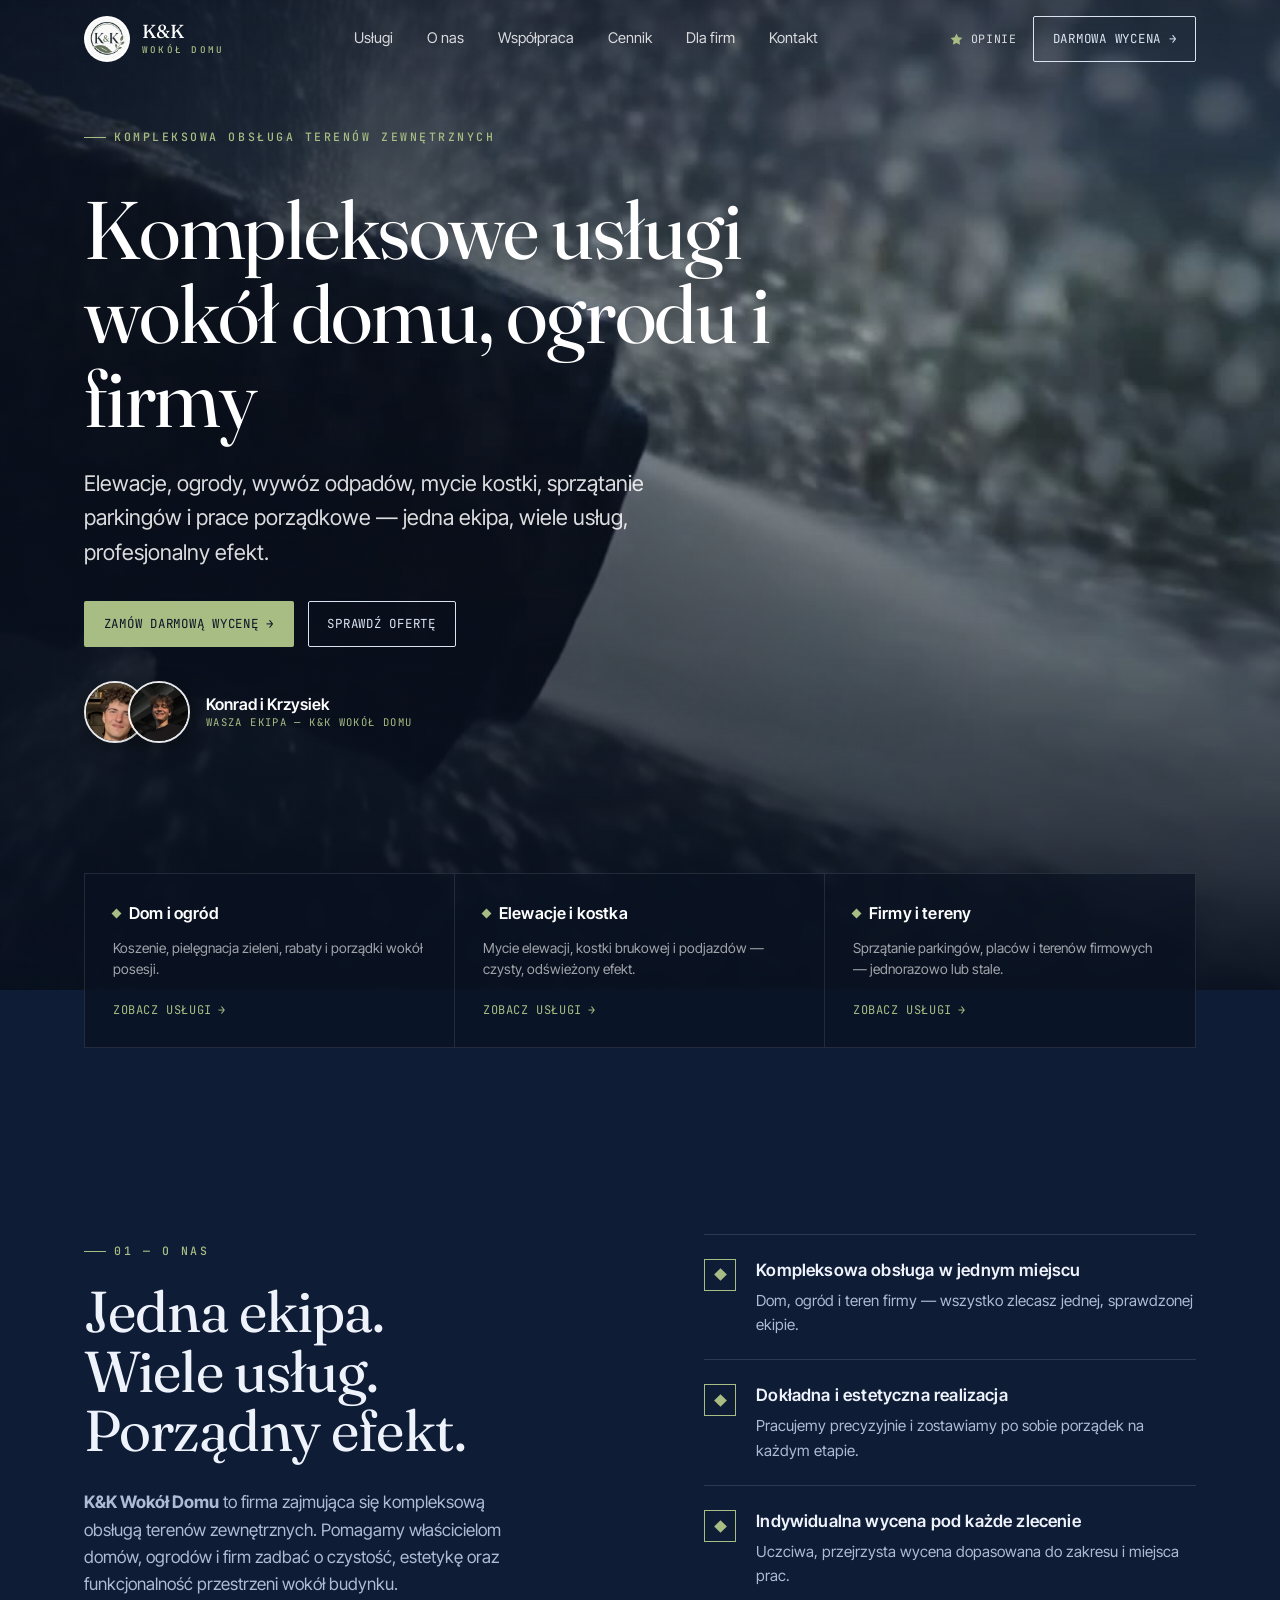
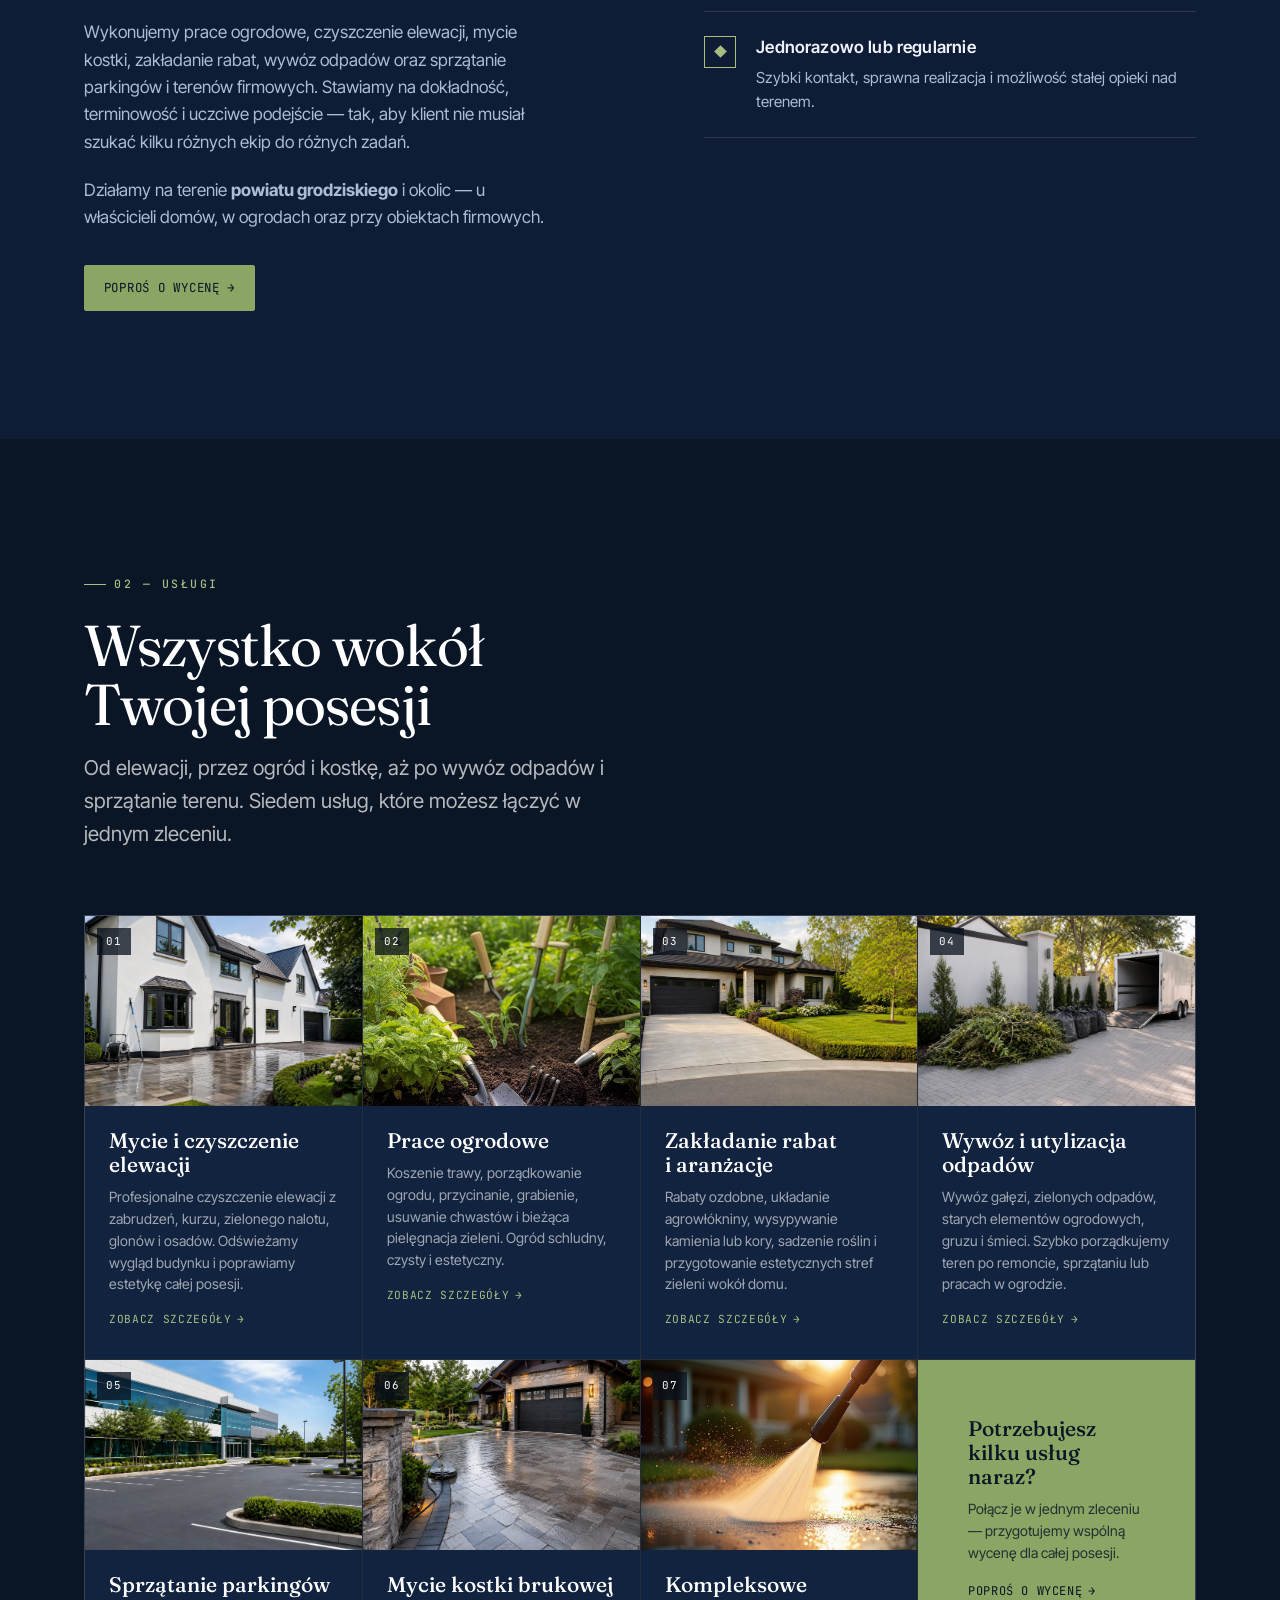
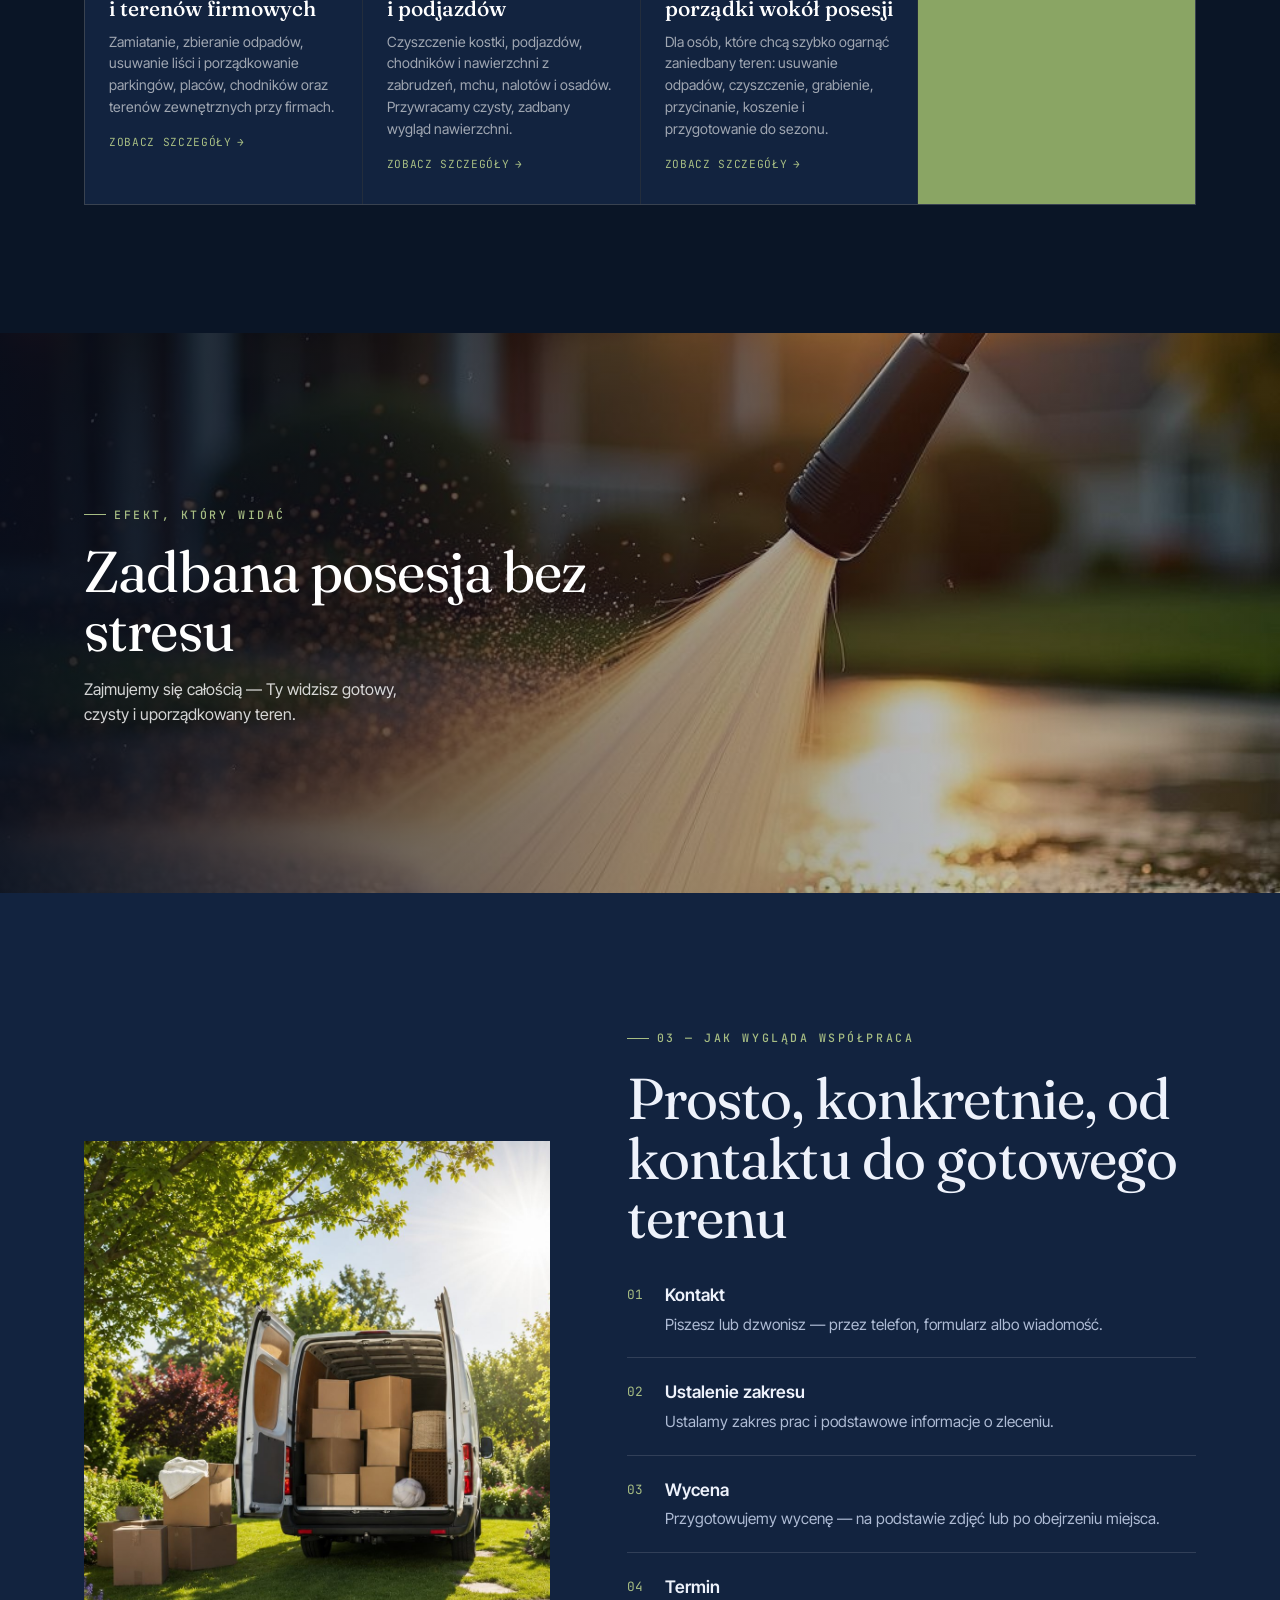
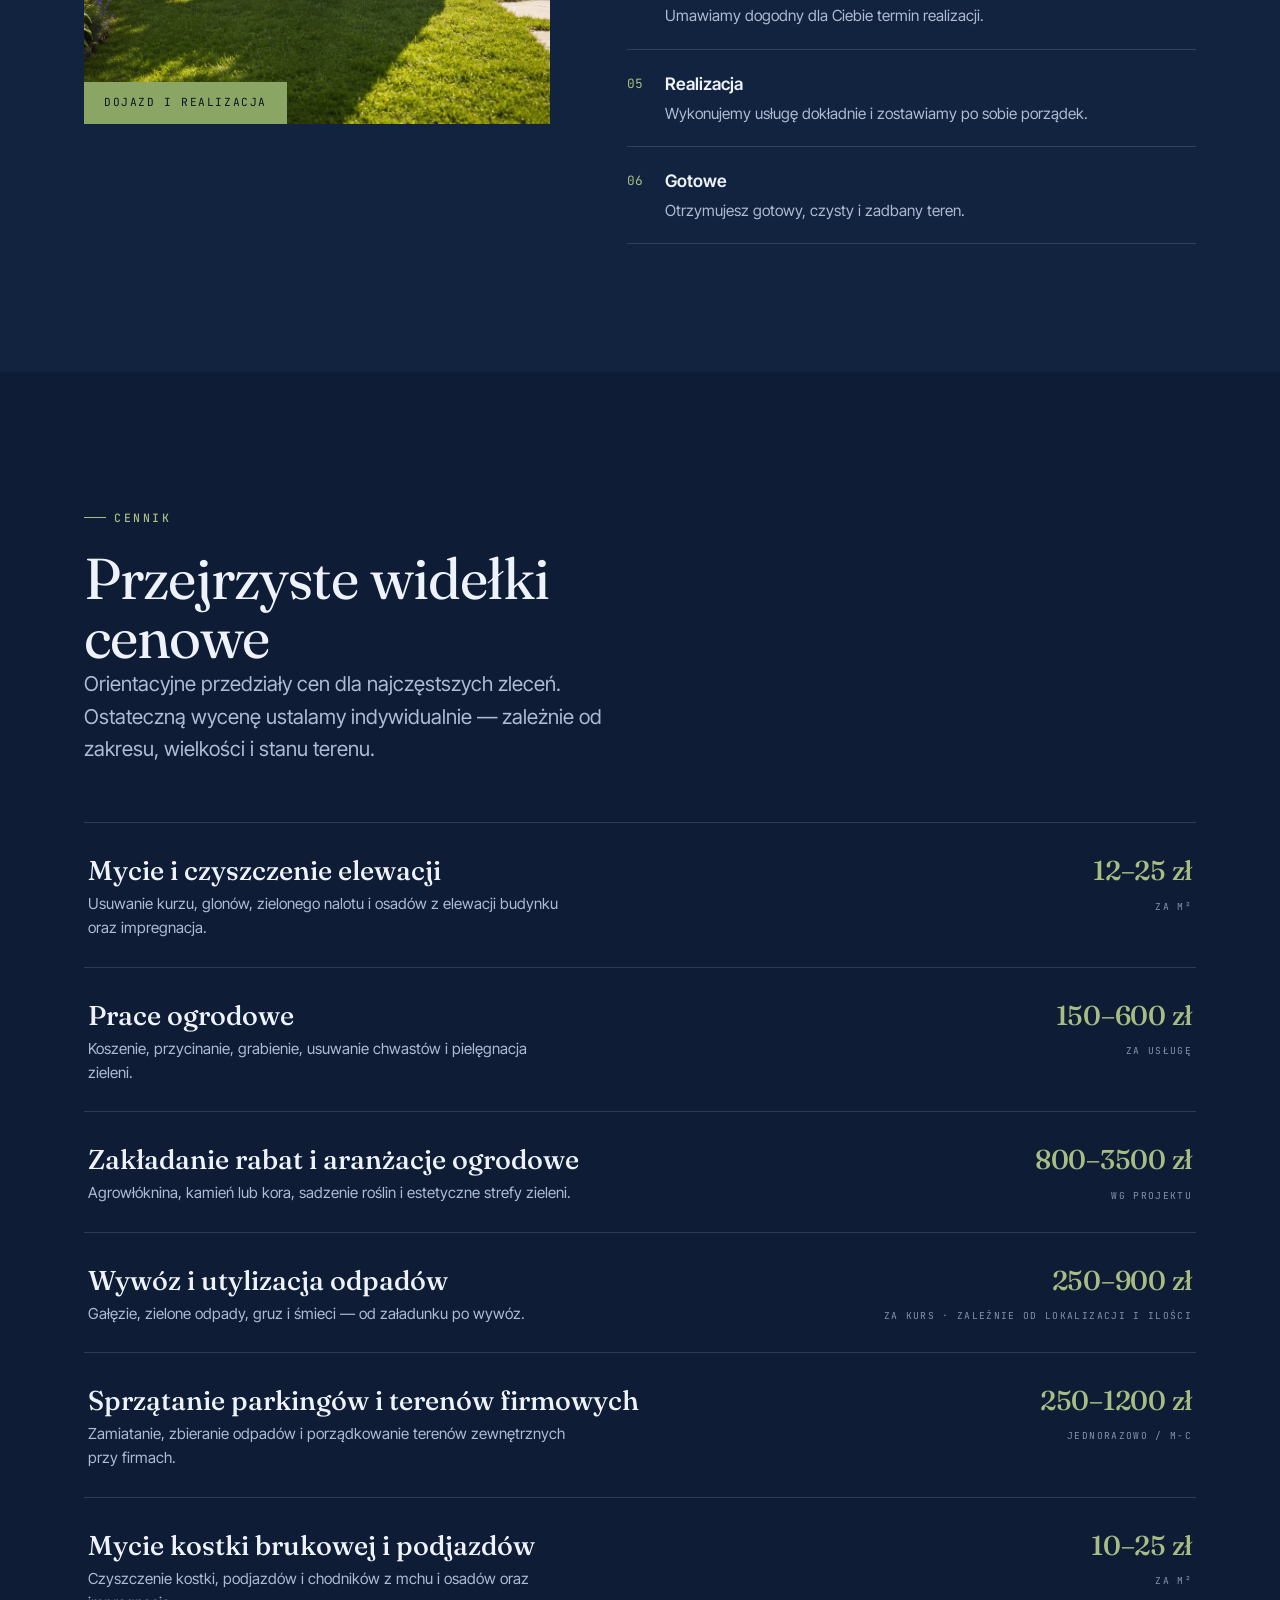
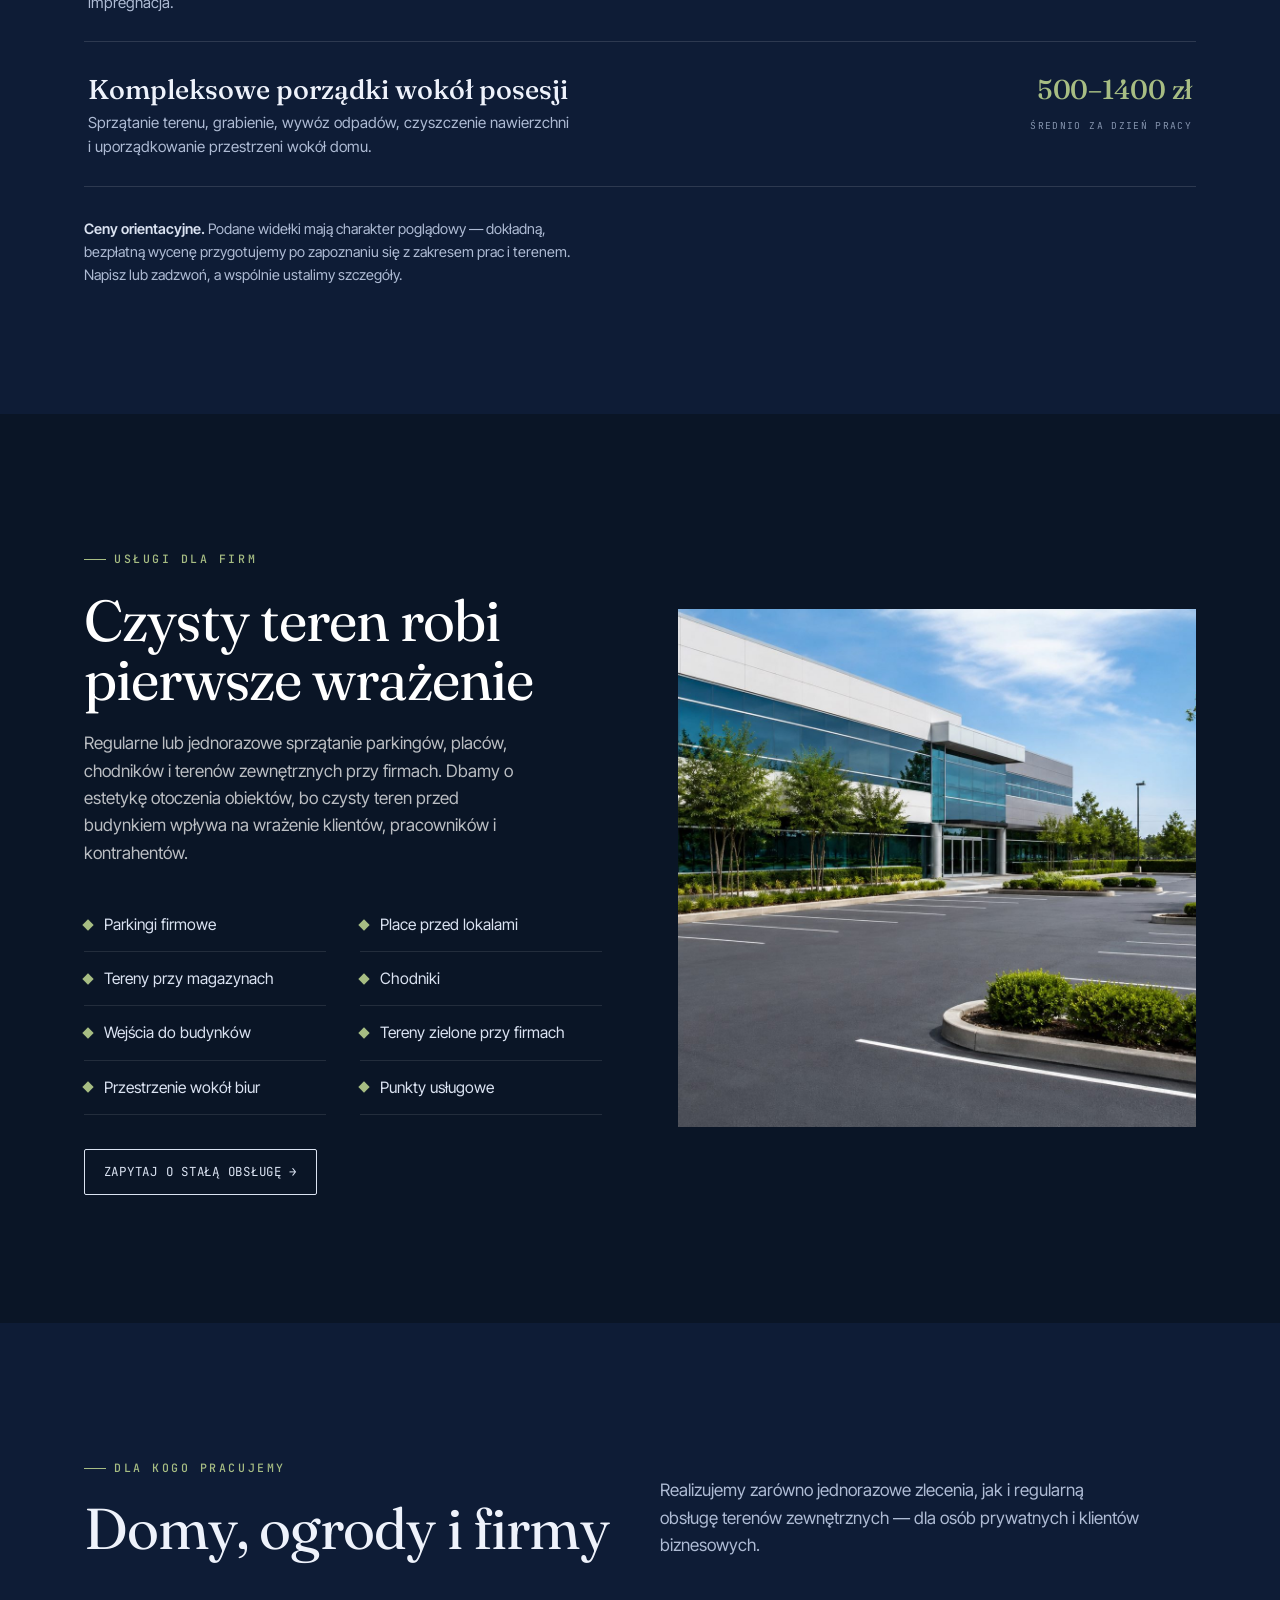
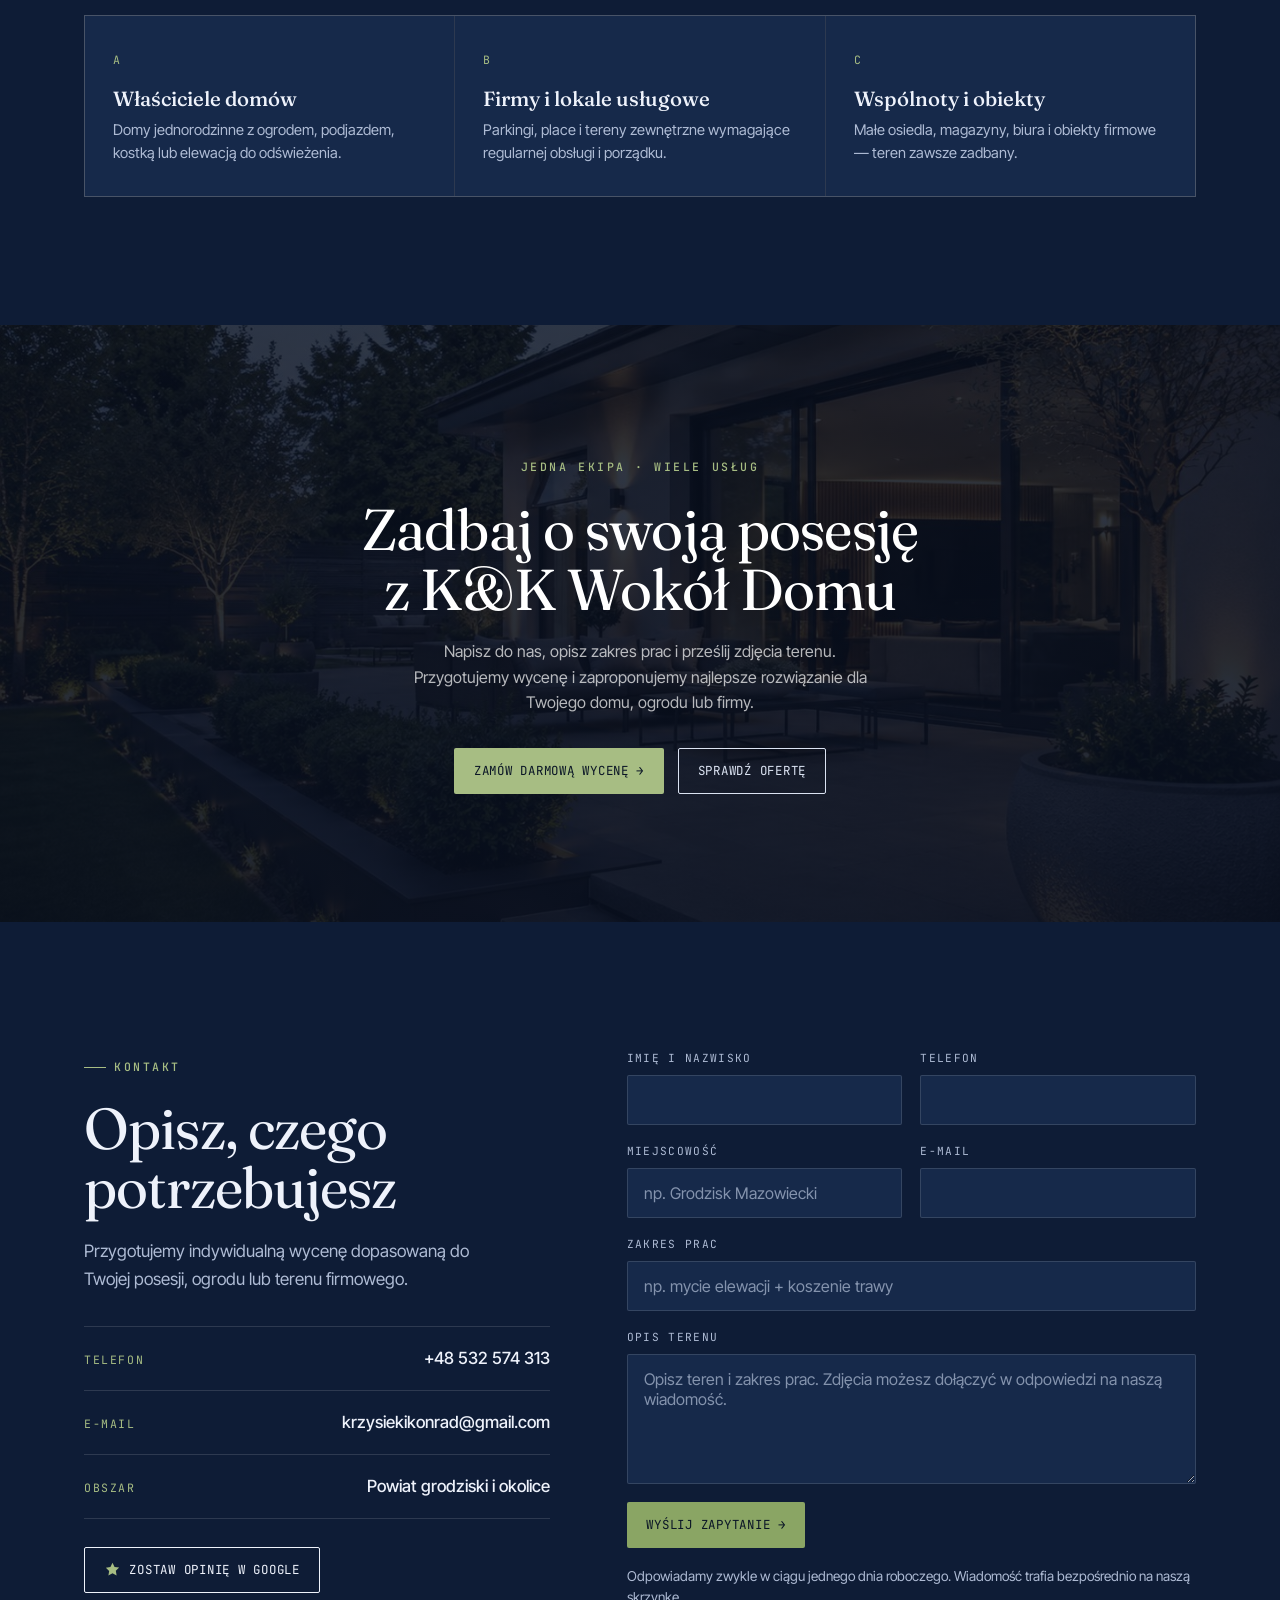
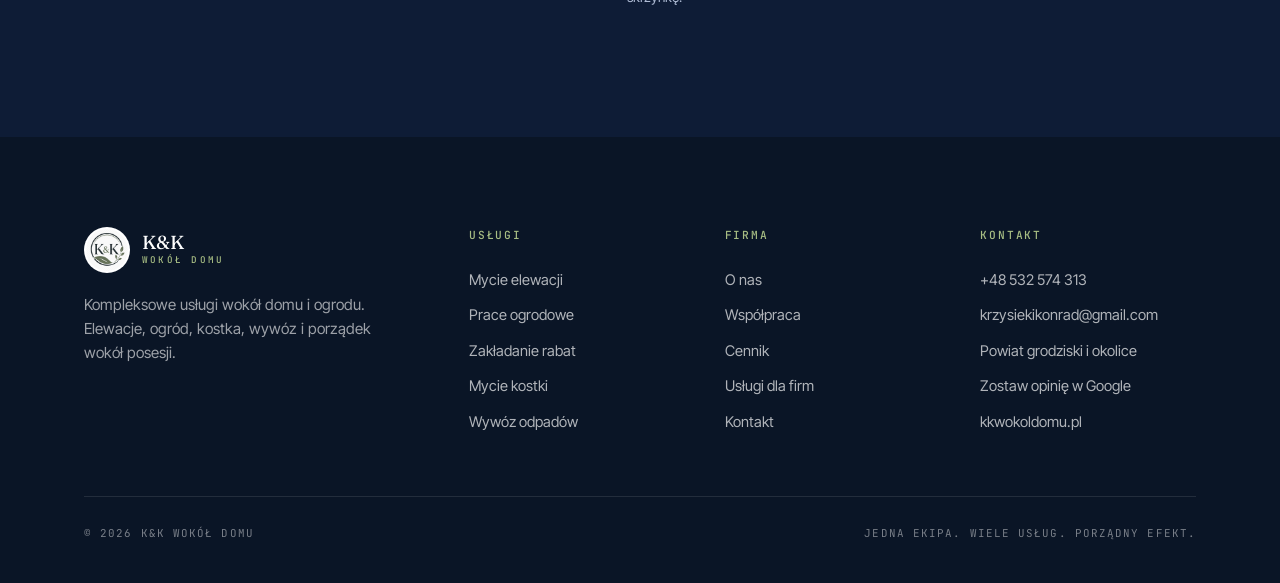
==== index.html @ 168ae6b5 "Favicon zgodny z wymaganiami Google (ikona przy wyniku wyszukiwania) - Wygenerowano ikony 48/96/192 " ====
<!DOCTYPE html>
<html lang="pl">
<head>
<meta charset="UTF-8">
<meta name="viewport" content="width=device-width, initial-scale=1.0">
<title>K&amp;K Wokół Domu — Usługi ogrodowe, elewacje, wywóz i sprzątanie parkingów</title>
<meta name="description" content="Kompleksowe usługi wokół domu, ogrodu i firmy w powiecie grodziskim. Mycie elewacji, prace ogrodowe, zakładanie rabat, wywóz odpadów, mycie kostki i sprzątanie parkingów.">
<meta name="keywords" content="usługi wokół domu, usługi ogrodowe, mycie elewacji, mycie kostki brukowej, sprzątanie parkingów, sprzątanie terenów zewnętrznych, wywóz odpadów, zakładanie rabat, prace ogrodowe, kompleksowa obsługa posesji, pielęgnacja ogrodu, porządki wokół domu, sprzątanie posesji, obsługa terenów zewnętrznych dla firm, powiat grodziski, usługi wokół domu Grodzisk Mazowiecki">
<link rel="canonical" href="https://kkwokoldomu.pl/">
<meta name="robots" content="index, follow">

<!-- Open Graph -->
<meta property="og:type" content="website">
<meta property="og:locale" content="pl_PL">
<meta property="og:site_name" content="K&amp;K Wokół Domu">
<meta property="og:title" content="K&amp;K Wokół Domu — Kompleksowe usługi wokół domu, ogrodu i firmy">
<meta property="og:description" content="Elewacje, ogrody, wywóz odpadów, sprzątanie parkingów i prace porządkowe — jedna ekipa, wiele usług, profesjonalny efekt.">
<meta property="og:url" content="https://kkwokoldomu.pl/">
<meta property="og:image" content="https://kkwokoldomu.pl/assets/hero.jpg">

<link rel="icon" href="favicon.ico" sizes="any">
<link rel="icon" type="image/png" sizes="48x48" href="assets/favicon-48.png">
<link rel="icon" type="image/png" sizes="96x96" href="assets/favicon-96.png">
<link rel="icon" type="image/png" sizes="192x192" href="assets/favicon-192.png">
<link rel="apple-touch-icon" sizes="180x180" href="assets/apple-touch-icon.png">

<!-- Fonts -->
<link rel="preconnect" href="https://fonts.googleapis.com">
<link rel="preconnect" href="https://fonts.gstatic.com" crossorigin>
<link href="https://fonts.googleapis.com/css2?family=Fraunces:ital,opsz,wght@0,9..144,400;0,9..144,500;0,9..144,600;1,9..144,400&family=Inter+Tight:wght@400;500;600&family=JetBrains+Mono:wght@400;500&display=swap" rel="stylesheet">

<!-- Structured data -->
<script type="application/ld+json">
{
  "@context": "https://schema.org",
  "@type": "LocalBusiness",
  "name": "K&K Wokół Domu",
  "description": "Kompleksowa obsługa terenów zewnętrznych: mycie elewacji, prace ogrodowe, zakładanie rabat, wywóz odpadów, mycie kostki brukowej oraz sprzątanie parkingów i terenów firmowych.",
  "url": "https://kkwokoldomu.pl",
  "email": "krzysiekikonrad@gmail.com",
  "telephone": "+48532574313",
  "areaServed": { "@type": "AdministrativeArea", "name": "Powiat grodziski" },
  "priceRange": "$$",
  "image": "https://kkwokoldomu.pl/assets/hero.jpg",
  "logo": "https://kkwokoldomu.pl/assets/favicon-192.png",
  "makesOffer": [
    { "@type": "Offer", "itemOffered": { "@type": "Service", "name": "Mycie i czyszczenie elewacji" } },
    { "@type": "Offer", "itemOffered": { "@type": "Service", "name": "Prace ogrodowe" } },
    { "@type": "Offer", "itemOffered": { "@type": "Service", "name": "Zakładanie rabat i aranżacje ogrodowe" } },
    { "@type": "Offer", "itemOffered": { "@type": "Service", "name": "Wywóz i utylizacja odpadów" } },
    { "@type": "Offer", "itemOffered": { "@type": "Service", "name": "Sprzątanie parkingów i terenów firmowych" } },
    { "@type": "Offer", "itemOffered": { "@type": "Service", "name": "Mycie kostki brukowej i podjazdów" } },
    { "@type": "Offer", "itemOffered": { "@type": "Service", "name": "Kompleksowe porządki wokół posesji" } }
  ]
}
</script>

<link rel="stylesheet" href="assets/styles.css">
</head>
<body>

<!-- ============ HEADER ============ -->
<header class="site-header" id="header">
  <div class="header-inner">
    <a class="brand" href="#top" aria-label="K&amp;K Wokół Domu — strona główna">
      <img src="assets/logo.png" alt="Logo K&amp;K Wokół Domu">
      <span class="brand-name">K&amp;K<small>Wokół Domu</small></span>
    </a>
    <nav class="nav" aria-label="Główna nawigacja">
      <a href="#uslugi">Usługi</a>
      <a href="#o-nas">O nas</a>
      <a href="#wspolpraca">Współpraca</a>
      <a href="#cennik">Cennik</a>
      <a href="#dla-firm">Dla firm</a>
      <a href="#kontakt">Kontakt</a>
    </nav>
    <div class="header-actions">
      <a href="https://g.page/r/CXwYnqzqLuv0EBM/review" target="_blank" rel="noopener" class="header-review" title="Zostaw opinię w Google"><svg class="star" viewBox="0 0 24 24" width="15" height="15" fill="currentColor" aria-hidden="true"><path d="M12 2.5l2.9 5.88 6.49.95-4.7 4.58 1.11 6.46L12 17.42l-5.8 3.05 1.1-6.46-4.69-4.58 6.49-.95L12 2.5z"/></svg><span>Opinie</span></a>
      <a href="#kontakt" class="btn btn-outline on-dark header-cta">Darmowa wycena <span class="arw">→</span></a>
    </div>
    <button class="burger" id="burger" aria-label="Otwórz menu" aria-expanded="false">
      <span></span><span></span><span></span>
    </button>
  </div>
</header>

<div class="mobile-nav" id="mobileNav">
  <a href="#uslugi">Usługi</a>
  <a href="#o-nas">O nas</a>
  <a href="#wspolpraca">Współpraca</a>
  <a href="#cennik">Cennik</a>
  <a href="#dla-firm">Dla firm</a>
  <a href="#kontakt">Kontakt</a>
  <a href="https://g.page/r/CXwYnqzqLuv0EBM/review" target="_blank" rel="noopener">Zostaw opinię w Google</a>
  <a href="#kontakt" class="btn btn-primary">Zamów darmową wycenę <span class="arw">→</span></a>
</div>

<span id="top"></span>

<!-- ============ HERO ============ -->
<section class="hero">
  <div class="hero-media">
    <video class="hero-video" autoplay muted loop playsinline webkit-playsinline="true" preload="auto"
           poster="assets/hero-poster.jpg" aria-hidden="true"
           data-desktop="assets/hero.mp4" data-mobile="assets/hero-mobile.mp4"></video>
  </div>
  <div class="hero-inner">
    <span class="eyebrow on-dark">Kompleksowa obsługa terenów zewnętrznych</span>
    <h1 class="display">Kompleksowe usługi wokół domu, ogrodu i firmy</h1>
    <p class="lead">Elewacje, ogrody, wywóz odpadów, mycie kostki, sprzątanie parkingów i prace porządkowe — jedna ekipa, wiele usług, profesjonalny efekt.</p>
    <div class="hero-cta">
      <a href="#kontakt" class="btn btn-primary">Zamów darmową wycenę <span class="arw">→</span></a>
      <a href="#uslugi" class="btn btn-outline on-dark">Sprawdź ofertę</a>
    </div>
    <div class="hero-team">
      <div class="avatars">
        <img src="assets/zespol-1.jpg" alt="Współwłaściciel K&amp;K Wokół Domu" loading="lazy">
        <img src="assets/zespol-2.jpg" alt="Współwłaściciel K&amp;K Wokół Domu" loading="lazy">
      </div>
      <div>
        <div class="t-name">Konrad i Krzysiek</div>
        <div class="t-sub">Wasza ekipa — K&amp;K Wokół Domu</div>
      </div>
    </div>
  </div>

  <div class="hero-cards">
    <div class="hero-cards-grid reveal">
      <div class="hcard">
        <div class="hcard-top"><span class="dot"></span><h3>Dom i ogród</h3></div>
        <p>Koszenie, pielęgnacja zieleni, rabaty i porządki wokół posesji.</p>
        <a href="#uslugi" class="link-arrow">Zobacz usługi <span class="arw">→</span></a>
      </div>
      <div class="hcard">
        <div class="hcard-top"><span class="dot"></span><h3>Elewacje i kostka</h3></div>
        <p>Mycie elewacji, kostki brukowej i podjazdów — czysty, odświeżony efekt.</p>
        <a href="#uslugi" class="link-arrow">Zobacz usługi <span class="arw">→</span></a>
      </div>
      <div class="hcard">
        <div class="hcard-top"><span class="dot"></span><h3>Firmy i tereny</h3></div>
        <p>Sprzątanie parkingów, placów i terenów firmowych — jednorazowo lub stale.</p>
        <a href="#dla-firm" class="link-arrow">Zobacz usługi <span class="arw">→</span></a>
      </div>
    </div>
  </div>
</section>
<div class="hero-spacer"></div>

<!-- ============ 01 · O NAS ============ -->
<section class="band-cream pad" id="o-nas">
  <div class="wrap">
    <div class="about-grid">
      <div class="about-copy reveal">
        <span class="eyebrow">01 — O nas</span>
        <h2 class="display" style="margin:22px 0 28px;">Jedna ekipa.<br>Wiele usług.<br>Porządny efekt.</h2>
        <p><strong>K&amp;K Wokół Domu</strong> to firma zajmująca się kompleksową obsługą terenów zewnętrznych. Pomagamy właścicielom domów, ogrodów i firm zadbać o czystość, estetykę oraz funkcjonalność przestrzeni wokół budynku.</p>
        <p>Wykonujemy prace ogrodowe, czyszczenie elewacji, mycie kostki, zakładanie rabat, wywóz odpadów oraz sprzątanie parkingów i terenów firmowych. Stawiamy na dokładność, terminowość i uczciwe podejście — tak, aby klient nie musiał szukać kilku różnych ekip do różnych zadań.</p>
        <p>Działamy na terenie <strong>powiatu grodziskiego</strong> i okolic — u właścicieli domów, w ogrodach oraz przy obiektach firmowych.</p>
        <a href="#kontakt" class="btn btn-primary">Poproś o wycenę <span class="arw">→</span></a>
      </div>
      <div class="feature-list reveal">
        <div class="feature">
          <span class="mark"></span>
          <div><h4>Kompleksowa obsługa w jednym miejscu</h4><p>Dom, ogród i teren firmy — wszystko zlecasz jednej, sprawdzonej ekipie.</p></div>
        </div>
        <div class="feature">
          <span class="mark"></span>
          <div><h4>Dokładna i estetyczna realizacja</h4><p>Pracujemy precyzyjnie i zostawiamy po sobie porządek na każdym etapie.</p></div>
        </div>
        <div class="feature">
          <span class="mark"></span>
          <div><h4>Indywidualna wycena pod każde zlecenie</h4><p>Uczciwa, przejrzysta wycena dopasowana do zakresu i miejsca prac.</p></div>
        </div>
        <div class="feature">
          <span class="mark"></span>
          <div><h4>Jednorazowo lub regularnie</h4><p>Szybki kontakt, sprawna realizacja i możliwość stałej opieki nad terenem.</p></div>
        </div>
      </div>
    </div>
  </div>
</section>

<!-- ============ 02 · USŁUGI ============ -->
<section class="band-dark pad services" id="uslugi">
  <div class="wrap">
    <div class="sec-head reveal">
      <span class="eyebrow on-dark">02 — Usługi</span>
      <h2 class="display">Wszystko wokół Twojej posesji</h2>
      <p class="lead">Od elewacji, przez ogród i kostkę, aż po wywóz odpadów i sprzątanie terenu. Siedem usług, które możesz łączyć w jednym zleceniu.</p>
    </div>
    <div class="svc-grid reveal">
      <a class="svc" href="uslugi/mycie-elewacji.html">
        <div class="svc-img"><img src="assets/elewacja.jpg" alt="Mycie i czyszczenie elewacji domu jednorodzinnego" loading="lazy"><span class="num">01</span></div>
        <div class="svc-body">
          <h3>Mycie i&nbsp;czyszczenie elewacji</h3>
          <p>Profesjonalne czyszczenie elewacji z zabrudzeń, kurzu, zielonego nalotu, glonów i osadów. Odświeżamy wygląd budynku i poprawiamy estetykę całej posesji.</p>
          <span class="svc-more">Zobacz szczegóły <span class="arw">→</span></span>
        </div>
      </a>
      <a class="svc" href="uslugi/prace-ogrodowe.html">
        <div class="svc-img"><img src="assets/ogrod.jpg" alt="Prace ogrodowe — pielęgnacja zieleni i porządkowanie ogrodu" loading="lazy"><span class="num">02</span></div>
        <div class="svc-body">
          <h3>Prace ogrodowe</h3>
          <p>Koszenie trawy, porządkowanie ogrodu, przycinanie, grabienie, usuwanie chwastów i bieżąca pielęgnacja zieleni. Ogród schludny, czysty i estetyczny.</p>
          <span class="svc-more">Zobacz szczegóły <span class="arw">→</span></span>
        </div>
      </a>
      <a class="svc" href="uslugi/zakladanie-rabat.html">
        <div class="svc-img"><img src="assets/podjazd.jpg" alt="Zadbane rabaty i aranżacja zieleni przy podjeździe domu" loading="lazy"><span class="num">03</span></div>
        <div class="svc-body">
          <h3>Zakładanie rabat i&nbsp;aranżacje</h3>
          <p>Rabaty ozdobne, układanie agrowłókniny, wysypywanie kamienia lub kory, sadzenie roślin i przygotowanie estetycznych stref zieleni wokół domu.</p>
          <span class="svc-more">Zobacz szczegóły <span class="arw">→</span></span>
        </div>
      </a>
      <a class="svc" href="uslugi/wywoz-odpadow.html">
        <div class="svc-img"><img src="assets/wywoz.jpg" alt="Wywóz gałęzi, zielonych odpadów i śmieci z posesji na przyczepie" loading="lazy"><span class="num">04</span></div>
        <div class="svc-body">
          <h3>Wywóz i&nbsp;utylizacja odpadów</h3>
          <p>Wywóz gałęzi, zielonych odpadów, starych elementów ogrodowych, gruzu i śmieci. Szybko porządkujemy teren po remoncie, sprzątaniu lub pracach w ogrodzie.</p>
          <span class="svc-more">Zobacz szczegóły <span class="arw">→</span></span>
        </div>
      </a>
      <a class="svc" href="uslugi/sprzatanie-parkingow.html">
        <div class="svc-img"><img src="assets/parking.jpg" alt="Czysty parking i teren zewnętrzny przy budynku firmowym" loading="lazy"><span class="num">05</span></div>
        <div class="svc-body">
          <h3>Sprzątanie parkingów i&nbsp;terenów firmowych</h3>
          <p>Zamiatanie, zbieranie odpadów, usuwanie liści i porządkowanie parkingów, placów, chodników oraz terenów zewnętrznych przy firmach.</p>
          <span class="svc-more">Zobacz szczegóły <span class="arw">→</span></span>
        </div>
      </a>
      <a class="svc" href="uslugi/mycie-kostki.html">
        <div class="svc-img"><img src="assets/kostka.jpg" alt="Mycie ciśnieniowe kostki brukowej i podjazdu" loading="lazy"><span class="num">06</span></div>
        <div class="svc-body">
          <h3>Mycie kostki brukowej i&nbsp;podjazdów</h3>
          <p>Czyszczenie kostki, podjazdów, chodników i nawierzchni z zabrudzeń, mchu, nalotów i osadów. Przywracamy czysty, zadbany wygląd nawierzchni.</p>
          <span class="svc-more">Zobacz szczegóły <span class="arw">→</span></span>
        </div>
      </a>
      <a class="svc" href="uslugi/porzadki-posesji.html">
        <div class="svc-img"><img src="assets/mycie.jpg" alt="Kompleksowe porządki wokół posesji — mycie nawierzchni" loading="lazy"><span class="num">07</span></div>
        <div class="svc-body">
          <h3>Kompleksowe porządki wokół posesji</h3>
          <p>Dla osób, które chcą szybko ogarnąć zaniedbany teren: usuwanie odpadów, czyszczenie, grabienie, przycinanie, koszenie i przygotowanie do sezonu.</p>
          <span class="svc-more">Zobacz szczegóły <span class="arw">→</span></span>
        </div>
      </a>
      <article class="svc svc-cta">
        <div class="svc-body">
          <h3>Potrzebujesz kilku usług naraz?</h3>
          <p>Połącz je w jednym zleceniu — przygotujemy wspólną wycenę dla całej posesji.</p>
          <a href="#kontakt" class="link-arrow">Poproś o wycenę <span class="arw">→</span></a>
        </div>
      </article>
    </div>
  </div>
</section>

<!-- ============ PHOTO STRIP ============ -->
<section class="strip">
  <img src="assets/mycie.jpg" alt="Mycie ciśnieniowe podjazdu i kostki brukowej przy domu">
  <div class="strip-inner">
    <div class="wrap reveal">
      <span class="eyebrow">Efekt, który widać</span>
      <h2 class="display">Zadbana posesja bez stresu</h2>
      <p>Zajmujemy się całością — Ty widzisz gotowy, czysty i uporządkowany teren.</p>
    </div>
  </div>
</section>

<!-- ============ 03 · WSPÓŁPRACA ============ -->
<section class="band-cream-2 pad" id="wspolpraca">
  <div class="wrap">
    <div class="process-grid">
      <div class="process-photo reveal">
        <img src="assets/transport.jpg" alt="Bus firmy K&amp;K Wokół Domu z wyposażeniem na terenie posesji">
        <span class="tag">Dojazd i realizacja</span>
      </div>
      <div class="reveal">
        <span class="eyebrow">03 — Jak wygląda współpraca</span>
        <h2 class="display" style="margin:22px 0 34px;">Prosto, konkretnie, od kontaktu do gotowego terenu</h2>
        <div class="steps">
          <div class="step"><span class="n">01</span><div><h4>Kontakt</h4><p>Piszesz lub dzwonisz — przez telefon, formularz albo wiadomość.</p></div></div>
          <div class="step"><span class="n">02</span><div><h4>Ustalenie zakresu</h4><p>Ustalamy zakres prac i podstawowe informacje o zleceniu.</p></div></div>
          <div class="step"><span class="n">03</span><div><h4>Wycena</h4><p>Przygotowujemy wycenę — na podstawie zdjęć lub po obejrzeniu miejsca.</p></div></div>
          <div class="step"><span class="n">04</span><div><h4>Termin</h4><p>Umawiamy dogodny dla Ciebie termin realizacji.</p></div></div>
          <div class="step"><span class="n">05</span><div><h4>Realizacja</h4><p>Wykonujemy usługę dokładnie i zostawiamy po sobie porządek.</p></div></div>
          <div class="step"><span class="n">06</span><div><h4>Gotowe</h4><p>Otrzymujesz gotowy, czysty i zadbany teren.</p></div></div>
        </div>
      </div>
    </div>
  </div>
</section>

<!-- ============ CENNIK ============ -->
<section class="band-cream pad" id="cennik">
  <div class="wrap">
    <div class="sec-head reveal">
      <span class="eyebrow">Cennik</span>
      <h2 class="display">Przejrzyste widełki cenowe</h2>
      <p class="lead">Orientacyjne przedziały cen dla najczęstszych zleceń. Ostateczną wycenę ustalamy indywidualnie — zależnie od zakresu, wielkości i stanu terenu.</p>
    </div>

    <div class="price-list reveal">
      <a class="price-row" href="uslugi/mycie-elewacji.html">
        <div class="price-info">
          <h3>Mycie i czyszczenie elewacji</h3>
          <p>Usuwanie kurzu, glonów, zielonego nalotu i osadów z elewacji budynku oraz impregnacja.</p>
        </div>
        <div class="price-val"><strong>12–25 zł</strong><small>za m²</small></div>
      </a>

      <a class="price-row" href="uslugi/prace-ogrodowe.html">
        <div class="price-info">
          <h3>Prace ogrodowe</h3>
          <p>Koszenie, przycinanie, grabienie, usuwanie chwastów i pielęgnacja zieleni.</p>
        </div>
        <div class="price-val"><strong>150–600 zł</strong><small>za usługę</small></div>
      </a>

      <a class="price-row" href="uslugi/zakladanie-rabat.html">
        <div class="price-info">
          <h3>Zakładanie rabat i aranżacje ogrodowe</h3>
          <p>Agrowłóknina, kamień lub kora, sadzenie roślin i estetyczne strefy zieleni.</p>
        </div>
        <div class="price-val"><strong>800–3500 zł</strong><small>wg projektu</small></div>
      </a>

      <a class="price-row" href="uslugi/wywoz-odpadow.html">
        <div class="price-info">
          <h3>Wywóz i utylizacja odpadów</h3>
          <p>Gałęzie, zielone odpady, gruz i śmieci — od załadunku po wywóz.</p>
        </div>
        <div class="price-val"><strong>250–900 zł</strong><small>za kurs · zależnie od lokalizacji i ilości</small></div>
      </a>

      <a class="price-row" href="uslugi/sprzatanie-parkingow.html">
        <div class="price-info">
          <h3>Sprzątanie parkingów i terenów firmowych</h3>
          <p>Zamiatanie, zbieranie odpadów i porządkowanie terenów zewnętrznych przy firmach.</p>
        </div>
        <div class="price-val"><strong>250–1200 zł</strong><small>jednorazowo / m-c</small></div>
      </a>

      <a class="price-row" href="uslugi/mycie-kostki.html">
        <div class="price-info">
          <h3>Mycie kostki brukowej i podjazdów</h3>
          <p>Czyszczenie kostki, podjazdów i chodników z mchu i osadów oraz impregnacja.</p>
        </div>
        <div class="price-val"><strong>10–25 zł</strong><small>za m²</small></div>
      </a>

      <a class="price-row" href="uslugi/porzadki-posesji.html">
        <div class="price-info">
          <h3>Kompleksowe porządki wokół posesji</h3>
          <p>Sprzątanie terenu, grabienie, wywóz odpadów, czyszczenie nawierzchni i uporządkowanie przestrzeni wokół domu.</p>
        </div>
        <div class="price-val"><strong>500–1400 zł</strong><small>średnio za dzień pracy</small></div>
      </a>
    </div>

    <p class="price-note"><strong>Ceny orientacyjne.</strong> Podane widełki mają charakter poglądowy — dokładną, bezpłatną wycenę przygotujemy po zapoznaniu się z zakresem prac i terenem. Napisz lub zadzwoń, a wspólnie ustalimy szczegóły.</p>
  </div>
</section>

<!-- ============ DLA FIRM ============ -->
<section class="band-dark pad" id="dla-firm">
  <div class="wrap">
    <div class="biz-grid">
      <div class="biz-copy reveal">
        <span class="eyebrow on-dark">Usługi dla firm</span>
        <h2 class="display" style="color:#fff;margin-top:22px;">Czysty teren robi pierwsze wrażenie</h2>
        <p>Regularne lub jednorazowe sprzątanie parkingów, placów, chodników i terenów zewnętrznych przy firmach. Dbamy o estetykę otoczenia obiektów, bo czysty teren przed budynkiem wpływa na wrażenie klientów, pracowników i kontrahentów.</p>
        <ul class="biz-list">
          <li>Parkingi firmowe</li>
          <li>Place przed lokalami</li>
          <li>Tereny przy magazynach</li>
          <li>Chodniki</li>
          <li>Wejścia do budynków</li>
          <li>Tereny zielone przy firmach</li>
          <li>Przestrzenie wokół biur</li>
          <li>Punkty usługowe</li>
        </ul>
        <a href="#kontakt" class="btn btn-outline on-dark" style="margin-top:34px;">Zapytaj o stałą obsługę <span class="arw">→</span></a>
      </div>
      <div class="biz-photo reveal">
        <img src="assets/parking.jpg" alt="Zadbany parking i teren zewnętrzny przy nowoczesnym budynku firmowym">
      </div>
    </div>
  </div>
</section>

<!-- ============ DLA KOGO ============ -->
<section class="band-cream pad">
  <div class="wrap">
    <div class="aud-head reveal">
      <div>
        <span class="eyebrow">Dla kogo pracujemy</span>
        <h2 class="display" style="margin-top:22px;">Domy, ogrody i firmy</h2>
      </div>
      <p>Realizujemy zarówno jednorazowe zlecenia, jak i regularną obsługę terenów zewnętrznych — dla osób prywatnych i klientów biznesowych.</p>
    </div>
    <div class="aud-grid reveal">
      <div class="aud"><span class="n">A</span><h4>Właściciele domów</h4><p>Domy jednorodzinne z ogrodem, podjazdem, kostką lub elewacją do odświeżenia.</p></div>
      <div class="aud"><span class="n">B</span><h4>Firmy i lokale usługowe</h4><p>Parkingi, place i tereny zewnętrzne wymagające regularnej obsługi i porządku.</p></div>
      <div class="aud"><span class="n">C</span><h4>Wspólnoty i obiekty</h4><p>Małe osiedla, magazyny, biura i obiekty firmowe — teren zawsze zadbany.</p></div>
    </div>
  </div>
</section>

<!-- ============ CLOSING CTA ============ -->
<section class="band-dark pad closing">
  <div class="closing-media"><img src="assets/taras.jpg" alt="Zadbany taras i otoczenie domu o zmierzchu" loading="lazy"></div>
  <div class="wrap reveal">
    <span class="eyebrow on-dark">Jedna ekipa · wiele usług</span>
    <h2 class="display">Zadbaj o swoją posesję z K&amp;K Wokół Domu</h2>
    <p>Napisz do nas, opisz zakres prac i prześlij zdjęcia terenu. Przygotujemy wycenę i zaproponujemy najlepsze rozwiązanie dla Twojego domu, ogrodu lub firmy.</p>
    <div class="hero-cta">
      <a href="#kontakt" class="btn btn-primary" style="background:var(--sage);color:var(--ink);">Zamów darmową wycenę <span class="arw">→</span></a>
      <a href="#uslugi" class="btn btn-outline on-dark">Sprawdź ofertę</a>
    </div>
  </div>
</section>

<!-- ============ KONTAKT ============ -->
<section class="band-cream pad" id="kontakt">
  <div class="wrap">
    <div class="contact-grid">
      <div class="contact-info reveal">
        <span class="eyebrow">Kontakt</span>
        <h2 class="display" style="margin-top:22px;">Opisz, czego potrzebujesz</h2>
        <p>Przygotujemy indywidualną wycenę dopasowaną do Twojej posesji, ogrodu lub terenu firmowego.</p>
        <div class="contact-detail"><span class="k">Telefon</span><span class="v"><a href="tel:+48532574313">+48 532 574 313</a></span></div>
        <div class="contact-detail"><span class="k">E-mail</span><span class="v"><a href="mailto:krzysiekikonrad@gmail.com">krzysiekikonrad@gmail.com</a></span></div>
        <div class="contact-detail"><span class="k">Obszar</span><span class="v">Powiat grodziski i okolice</span></div>
        <a href="https://g.page/r/CXwYnqzqLuv0EBM/review" target="_blank" rel="noopener" class="btn btn-outline review-btn">
          <svg class="star" viewBox="0 0 24 24" width="17" height="17" fill="currentColor" aria-hidden="true"><path d="M12 2.5l2.9 5.88 6.49.95-4.7 4.58 1.11 6.46L12 17.42l-5.8 3.05 1.1-6.46-4.69-4.58 6.49-.95L12 2.5z"/></svg>
          Zostaw opinię w Google
        </a>
      </div>
      <div class="reveal">
        <form id="contactForm" novalidate>
          <!-- Konfiguracja Formsubmit.co (automatyczna wysyłka e-mail) -->
          <input type="hidden" name="_subject" value="Nowe zapytanie o wycenę — K&amp;K Wokół Domu">
          <input type="hidden" name="_template" value="table">
          <input type="hidden" name="_captcha" value="false">
          <input type="hidden" name="_replyto" value="">
          <input type="text" name="_honey" class="hp" tabindex="-1" autocomplete="off" aria-hidden="true">
          <div class="row2">
            <div class="field">
              <label for="name">Imię i nazwisko</label>
              <input type="text" id="name" name="Imię i nazwisko" autocomplete="name" required>
            </div>
            <div class="field">
              <label for="phone">Telefon</label>
              <input type="tel" id="phone" name="Telefon" autocomplete="tel" required>
            </div>
          </div>
          <div class="row2">
            <div class="field">
              <label for="city">Miejscowość</label>
              <input type="text" id="city" name="Miejscowość" autocomplete="address-level2" placeholder="np. Grodzisk Mazowiecki" required>
            </div>
            <div class="field">
              <label for="email">E-mail</label>
              <input type="email" id="email" name="E-mail" autocomplete="email">
            </div>
          </div>
          <div class="field">
            <label for="service">Zakres prac</label>
            <input type="text" id="service" name="Zakres prac" placeholder="np. mycie elewacji + koszenie trawy">
          </div>
          <div class="field">
            <label for="message">Opis terenu</label>
            <textarea id="message" name="Opis terenu" placeholder="Opisz teren i zakres prac. Zdjęcia możesz dołączyć w odpowiedzi na naszą wiadomość."></textarea>
          </div>
          <div class="form-status" id="formStatus" role="status" aria-live="polite"></div>
          <button type="submit" class="btn btn-primary">Wyślij zapytanie <span class="arw">→</span></button>
          <p class="form-note">Odpowiadamy zwykle w ciągu jednego dnia roboczego. Wiadomość trafia bezpośrednio na naszą skrzynkę.</p>
        </form>
      </div>
    </div>
  </div>
</section>

<!-- ============ FOOTER ============ -->
<footer class="footer">
  <div class="wrap">
    <div class="footer-top">
      <div class="footer-brand">
        <a class="brand" href="#top">
          <img src="assets/logo.png" alt="Logo K&amp;K Wokół Domu" style="width:46px;height:46px;border-radius:50%;background:#fff;padding:2px;">
          <span class="brand-name">K&amp;K<small>Wokół Domu</small></span>
        </a>
        <p>Kompleksowe usługi wokół domu i ogrodu. Elewacje, ogród, kostka, wywóz i porządek wokół posesji.</p>
      </div>
      <div class="footer-col">
        <h5>Usługi</h5>
        <a href="#uslugi">Mycie elewacji</a>
        <a href="#uslugi">Prace ogrodowe</a>
        <a href="#uslugi">Zakładanie rabat</a>
        <a href="#uslugi">Mycie kostki</a>
        <a href="#uslugi">Wywóz odpadów</a>
      </div>
      <div class="footer-col">
        <h5>Firma</h5>
        <a href="#o-nas">O nas</a>
        <a href="#wspolpraca">Współpraca</a>
        <a href="#cennik">Cennik</a>
        <a href="#dla-firm">Usługi dla firm</a>
        <a href="#kontakt">Kontakt</a>
      </div>
      <div class="footer-col">
        <h5>Kontakt</h5>
        <a href="tel:+48532574313">+48 532 574 313</a>
        <a href="mailto:krzysiekikonrad@gmail.com">krzysiekikonrad@gmail.com</a>
        <span>Powiat grodziski i okolice</span>
        <a href="https://g.page/r/CXwYnqzqLuv0EBM/review" target="_blank" rel="noopener">Zostaw opinię w Google</a>
        <span>kkwokoldomu.pl</span>
      </div>
    </div>
    <div class="footer-bottom">
      <span>© 2026 K&amp;K Wokół Domu</span>
      <span>Jedna ekipa. Wiele usług. Porządny efekt.</span>
    </div>
  </div>
</footer>

<script src="assets/main.js" defer></script>
</body>
</html>
---- assets/styles.css ----
:root{
  --navy:#0e1c36;
  --cream:#eef2fb;
  --cream-2:#12233f;
  --card:#16294a;
  --ink:#0a1526;
  --ink-2:#16294a;
  --ink-3:#1d3358;
  --sage:#a7bd83;
  --sage-deep:#8aa564;
  --sage-text:#a7bd83;
  --forest:#bccf9b;
  --muted:#aebbd4;
  --muted-light:#8493ad;
  --line:rgba(255,255,255,.13);
  --line-dark:rgba(255,255,255,.10);
  --cream-on-dark:#dbe3f2;

  --f-display:"Fraunces",Georgia,"Times New Roman",serif;
  --f-body:"Inter Tight",system-ui,-apple-system,Segoe UI,Roboto,Helvetica,Arial,sans-serif;
  --f-mono:"JetBrains Mono",ui-monospace,SFMono-Regular,Menlo,monospace;

  --maxw:1240px;
  --gutter:clamp(20px,5vw,64px);
}

*,*::before,*::after{box-sizing:border-box;margin:0;padding:0}
html{scroll-behavior:smooth;-webkit-text-size-adjust:100%}
body{
  font-family:var(--f-body);
  background:var(--navy);
  color:var(--cream);
  line-height:1.6;
  -webkit-font-smoothing:antialiased;
  -moz-osx-font-smoothing:grayscale;
  overflow-x:hidden;
}
img{max-width:100%;display:block}
a{color:inherit;text-decoration:none}

/* ---------- Type helpers ---------- */
.eyebrow{
  font-family:var(--f-mono);
  font-size:.72rem;
  letter-spacing:.22em;
  text-transform:uppercase;
  font-weight:500;
  color:var(--sage-text);
  display:inline-flex;
  align-items:center;
  gap:.7em;
}
.eyebrow::before{
  content:"";
  width:22px;height:1px;
  background:var(--sage);
  display:inline-block;
}
.eyebrow.on-dark{color:var(--sage);}
.display{
  font-family:var(--f-display);
  font-weight:400;
  line-height:1.03;
  letter-spacing:-.015em;
  font-optical-sizing:auto;
}
h1.display{font-size:clamp(2.6rem,6.4vw,5.1rem);}
h2.display{font-size:clamp(2.1rem,4.6vw,3.6rem);}
.lead{font-size:clamp(1.05rem,1.6vw,1.28rem);color:var(--muted);max-width:44ch;}

/* ---------- Buttons ---------- */
.btn{
  display:inline-flex;align-items:center;gap:.6em;
  font-family:var(--f-mono);
  font-size:.78rem;letter-spacing:.06em;text-transform:uppercase;
  padding:.95em 1.5em;
  border-radius:2px;
  border:1px solid transparent;
  transition:background .25s ease,color .25s ease,border-color .25s ease,transform .2s ease;
  cursor:pointer;min-height:46px;
}
.btn .arw{transition:transform .25s ease}
.btn:hover .arw{transform:translateX(4px)}
.btn-primary{background:var(--sage-deep);color:var(--ink);}
.btn-primary:hover{background:var(--forest);}
.btn-outline{border-color:currentColor;color:var(--cream);}
.btn-outline:hover{background:var(--cream);color:var(--ink);border-color:var(--cream);}
.btn-outline.on-dark{color:var(--cream-on-dark);}
.btn-outline.on-dark:hover{background:var(--cream);color:var(--ink);border-color:var(--cream);}
.btn-ghost{padding-left:0;padding-right:0;color:var(--sage-text);border:0;}
.link-arrow{
  font-family:var(--f-mono);font-size:.75rem;letter-spacing:.05em;text-transform:uppercase;
  display:inline-flex;align-items:center;gap:.5em;color:var(--sage-text);
}
.link-arrow .arw{transition:transform .25s ease}
.link-arrow:hover .arw{transform:translateX(4px)}

/* ---------- Layout ---------- */
.wrap{max-width:var(--maxw);margin:0 auto;padding:0 var(--gutter);}
section{position:relative}
.band-dark{background:var(--ink);color:var(--cream-on-dark);}
.band-cream{background:var(--navy);}
.band-cream-2{background:var(--cream-2);}
.pad{padding:clamp(72px,10vw,140px) 0;}

/* ---------- Header ---------- */
.site-header{
  position:fixed;top:0;left:0;right:0;z-index:60;
  transition:background .3s ease,box-shadow .3s ease,border-color .3s ease;
  border-bottom:1px solid transparent;
}
.header-inner{
  max-width:var(--maxw);margin:0 auto;padding:16px var(--gutter);
  display:flex;align-items:center;justify-content:space-between;gap:24px;
}
.brand{display:flex;align-items:center;gap:12px;}
.brand img{width:46px;height:46px;border-radius:50%;background:#fff;padding:2px;}
.brand-name{font-family:var(--f-display);font-size:1.18rem;letter-spacing:-.01em;line-height:1;color:#fff;transition:color .3s ease;}
.brand-name small{display:block;font-family:var(--f-mono);font-size:.58rem;letter-spacing:.24em;text-transform:uppercase;color:var(--sage);margin-top:4px;font-weight:500;}
.nav{display:flex;align-items:center;gap:34px;}
.nav a{font-size:.92rem;color:rgba(255,255,255,.82);transition:color .2s ease;}
.nav a:hover{color:#fff;}
.header-cta{display:inline-flex;}
.header-actions{display:flex;align-items:center;gap:14px;}
.header-review{
  display:inline-flex;align-items:center;gap:.55em;
  font-family:var(--f-mono);font-size:.72rem;letter-spacing:.06em;text-transform:uppercase;
  color:rgba(255,255,255,.82);transition:color .2s ease;
  min-height:44px;padding:0 2px;white-space:nowrap;
}
.header-review:hover{color:#fff;}
.header-review .star{color:var(--sage);flex-shrink:0;transition:transform .25s ease;}
.header-review:hover .star{transform:scale(1.12);}
.site-header.scrolled{background:var(--ink);border-bottom-color:var(--line-dark);box-shadow:0 8px 30px rgba(0,0,0,.18);}
.site-header.solid{background:var(--ink);border-bottom-color:var(--line-dark);}
.burger{display:none;background:none;border:0;cursor:pointer;width:44px;height:44px;flex-direction:column;justify-content:center;gap:5px;align-items:flex-end;}
.burger span{display:block;height:2px;width:26px;background:#fff;transition:transform .3s ease,opacity .3s ease;}

/* ---------- Hero ---------- */
.hero{position:relative;background:var(--ink);color:#fff;min-height:100vh;display:flex;flex-direction:column;justify-content:flex-end;padding-top:120px;}
.hero-media{position:absolute;inset:0;overflow:hidden;}
.hero-media img{width:100%;height:100%;object-fit:cover;object-position:center 40%;}
.hero-media video{width:100%;height:100%;object-fit:cover;object-position:center;transform:scale(1.2);will-change:transform;}
.hero-media::after{
  content:"";position:absolute;inset:0;
  background:
    linear-gradient(180deg,rgba(8,15,30,.60) 0%,rgba(8,15,30,.18) 30%,rgba(8,15,30,.58) 68%,rgba(8,15,30,.95) 100%),
    linear-gradient(90deg,rgba(8,15,30,.76) 0%,rgba(8,15,30,.30) 46%,rgba(8,15,30,0) 78%);
}
.hero-inner{position:relative;z-index:2;width:100%;max-width:var(--maxw);margin:0 auto;padding:0 var(--gutter) clamp(40px,6vw,72px);}
.hero h1{margin:.5em 0 .32em;max-width:15ch;color:#fff;}
.hero .lead{color:rgba(255,255,255,.86);max-width:52ch;font-size:clamp(1.08rem,1.7vw,1.35rem);}
.hero-cta{display:flex;flex-wrap:wrap;gap:14px;margin-top:32px;}
.hero-cta .btn-primary{background:var(--sage);color:var(--ink);}
.hero-cta .btn-primary:hover{background:#fff;}

/* hero founders badge */
.hero-team{display:flex;align-items:center;gap:16px;margin-top:34px;}
.hero-team .avatars{display:flex;flex-shrink:0;}
.hero-team .avatars img{width:62px;height:62px;border-radius:50%;object-fit:cover;object-position:center 30%;border:2px solid rgba(255,255,255,.9);box-shadow:0 6px 20px rgba(0,0,0,.4);}
.hero-team .avatars img:nth-child(2){margin-left:-18px;}
.hero-team .t-name{font-family:var(--f-body);font-weight:600;color:#fff;font-size:1rem;line-height:1.3;}
.hero-team .t-sub{font-family:var(--f-mono);font-size:.66rem;letter-spacing:.13em;text-transform:uppercase;color:var(--sage);}

/* hero teaser cards */
.hero-cards{
  position:relative;z-index:2;width:100%;max-width:var(--maxw);margin:0 auto;
  padding:0 var(--gutter);
  transform:translateY(clamp(36px,5vw,58px));
}
.hero-cards-grid{
  display:grid;grid-template-columns:repeat(3,1fr);
  background:rgba(10,18,34,.72);
  backdrop-filter:blur(2px);
  border:1px solid var(--line-dark);
}
.hcard{padding:26px 28px;border-right:1px solid var(--line-dark);}
.hcard:last-child{border-right:0;}
.hcard-top{display:flex;align-items:center;gap:9px;margin-bottom:12px;}
.hcard-top .dot{width:7px;height:7px;background:var(--sage);transform:rotate(45deg);}
.hcard h3{font-family:var(--f-body);font-size:1.02rem;font-weight:600;color:#fff;letter-spacing:.01em;}
.hcard p{font-size:.86rem;color:rgba(255,255,255,.62);margin-bottom:16px;line-height:1.5;}
.hcard .link-arrow{color:var(--sage);}

/* spacer so overlapping cards don't collide with next section */
.hero-spacer{height:clamp(70px,9vw,120px);background:var(--navy);}

/* ---------- Section header ---------- */
.sec-head{max-width:60ch;}
.sec-head .eyebrow{margin-bottom:22px;}
.sec-head h2{margin-bottom:0;}

/* ---------- About (01) ---------- */
.about-grid{display:grid;grid-template-columns:1.05fr .95fr;gap:clamp(40px,6vw,90px);align-items:start;}
.about-copy p{color:var(--muted);font-size:1.07rem;margin-bottom:1.2em;max-width:46ch;}
.about-copy .btn{margin-top:14px;}
.feature-list{display:flex;flex-direction:column;}
.feature{display:grid;grid-template-columns:auto 1fr;gap:20px;padding:22px 0;border-top:1px solid var(--line);}
.feature:last-child{border-bottom:1px solid var(--line);}
.feature .mark{width:32px;height:32px;border:1px solid var(--sage);display:flex;align-items:center;justify-content:center;flex-shrink:0;margin-top:2px;}
.feature .mark::before{content:"";width:9px;height:9px;background:var(--sage);transform:rotate(45deg);}
.feature h4{font-size:1.06rem;font-weight:600;margin-bottom:5px;letter-spacing:.01em;}
.feature p{font-size:.95rem;color:var(--muted);}

/* ---------- Services (02) ---------- */
.services .sec-head h2{color:#fff;}
.services .lead{color:rgba(255,255,255,.7);margin-top:18px;}
.svc-grid{display:grid;grid-template-columns:repeat(4,1fr);gap:1px;background:var(--line-dark);border:1px solid var(--line-dark);margin-top:clamp(40px,5vw,64px);}
.svc{background:var(--cream-2);display:flex;flex-direction:column;overflow:hidden;transition:background .3s ease;}
.svc:hover{background:var(--card);}
.svc-img{position:relative;aspect-ratio:16/11;overflow:hidden;background:var(--card);}
.svc-img img{width:100%;height:100%;object-fit:cover;transition:transform .7s cubic-bezier(0,0,.2,1);}
.svc:hover .svc-img img{transform:scale(1.06);}
.svc-img .num{position:absolute;top:12px;left:12px;font-family:var(--f-mono);font-size:.68rem;color:#fff;background:rgba(8,15,28,.74);padding:5px 9px;letter-spacing:.1em;}
.svc-body{padding:22px 24px 30px;display:flex;flex-direction:column;flex:1;}
.svc h3{font-family:var(--f-display);font-size:1.32rem;font-weight:500;color:#fff;line-height:1.14;margin:0 0 10px;}
.svc p{font-size:.88rem;color:rgba(255,255,255,.6);line-height:1.55;}
.svc-more{margin-top:16px;font-family:var(--f-mono);font-size:.7rem;letter-spacing:.06em;text-transform:uppercase;color:var(--sage);display:inline-flex;gap:.5em;align-items:center;}
.svc-more .arw{transition:transform .25s ease}
.svc:hover .svc-more .arw{transform:translateX(4px)}
.svc-cta{background:var(--sage-deep);justify-content:center;padding:34px 26px;}
.svc-cta h3{color:var(--ink);}
.svc-cta p{color:rgba(10,21,38,.82);margin-bottom:18px;}
.svc-cta .link-arrow{color:var(--ink);}

/* ---------- Full-bleed photo strip ---------- */
.strip{position:relative;height:clamp(340px,46vw,560px);overflow:hidden;}
.strip img{width:100%;height:100%;object-fit:cover;}
.strip::after{content:"";position:absolute;inset:0;background:linear-gradient(90deg,rgba(8,15,30,.86) 0%,rgba(8,15,30,.42) 50%,rgba(8,15,30,.12) 100%);}
.strip-inner{position:absolute;inset:0;z-index:2;display:flex;align-items:center;}
.strip-inner .wrap{width:100%;}
.strip-inner .eyebrow{color:var(--sage);margin-bottom:18px;}
.strip-inner h2{color:#fff;max-width:18ch;}
.strip-inner p{color:rgba(255,255,255,.82);max-width:40ch;margin-top:16px;}

/* ---------- Process (03) ---------- */
.process-grid{display:grid;grid-template-columns:.9fr 1.1fr;gap:clamp(40px,6vw,80px);align-items:center;}
.process-photo{position:relative;}
.process-photo img{width:100%;aspect-ratio:4/5;object-fit:cover;}
.process-photo .tag{position:absolute;left:0;bottom:0;background:var(--sage-deep);color:var(--ink);font-family:var(--f-mono);font-size:.7rem;letter-spacing:.14em;text-transform:uppercase;padding:12px 20px;}
.steps{counter-reset:step;}
.step{display:grid;grid-template-columns:auto 1fr;gap:22px;padding:20px 0;border-bottom:1px solid var(--line);}
.step:first-child{padding-top:0;}
.step .n{font-family:var(--f-mono);font-size:.8rem;color:var(--sage-text);padding-top:4px;}
.step h4{font-size:1.08rem;font-weight:600;margin-bottom:4px;}
.step p{color:var(--muted);font-size:.96rem;}

/* ---------- Business (dla firm) ---------- */
.biz-grid{display:grid;grid-template-columns:1fr 1fr;gap:clamp(40px,6vw,80px);align-items:center;}
.biz-copy p{color:rgba(255,255,255,.72);font-size:1.07rem;margin:20px 0 32px;max-width:46ch;}
.biz-list{list-style:none;display:grid;grid-template-columns:1fr 1fr;gap:0 34px;}
.biz-list li{display:flex;align-items:center;gap:12px;padding:14px 0;border-bottom:1px solid var(--line-dark);font-size:.98rem;color:var(--cream-on-dark);}
.biz-list li::before{content:"";width:8px;height:8px;background:var(--sage);transform:rotate(45deg);flex-shrink:0;}
.biz-photo img{width:100%;aspect-ratio:1/1;object-fit:cover;}

/* ---------- Audience (dla kogo) ---------- */
.aud-head{display:grid;grid-template-columns:1fr 1fr;gap:40px;align-items:end;margin-bottom:56px;}
.aud-head p{color:var(--muted);font-size:1.07rem;max-width:48ch;}
.aud-grid{display:grid;grid-template-columns:repeat(3,1fr);gap:1px;background:var(--line);border:1px solid var(--line);}
.aud{background:var(--card);padding:30px 28px;}
.aud .n{font-family:var(--f-mono);font-size:.72rem;color:var(--sage-text);letter-spacing:.1em;}
.aud h4{font-family:var(--f-display);font-size:1.28rem;font-weight:500;margin:16px 0 8px;line-height:1.15;}
.aud p{font-size:.92rem;color:var(--muted);}

/* ---------- CTA closing ---------- */
.closing{position:relative;text-align:center;overflow:hidden;}
.closing-media{position:absolute;inset:0;z-index:0;}
.closing-media img{width:100%;height:100%;object-fit:cover;object-position:center 60%;}
.closing-media::after{content:"";position:absolute;inset:0;background:linear-gradient(180deg,rgba(8,15,30,.82) 0%,rgba(8,15,30,.90) 100%);}
.closing .wrap{position:relative;z-index:1;}
.closing .eyebrow{justify-content:center;color:var(--sage);}
.closing .eyebrow::before{display:none;}
.closing h2{color:#fff;margin:22px auto 0;max-width:16ch;}
.closing p{color:rgba(255,255,255,.7);margin:20px auto 0;max-width:52ch;}
.closing .hero-cta{justify-content:center;}

/* ---------- Contact ---------- */
.contact-grid{display:grid;grid-template-columns:.9fr 1.1fr;gap:clamp(40px,6vw,80px);}
.contact-info p{color:var(--muted);font-size:1.07rem;margin:20px 0 34px;max-width:40ch;}
.contact-detail{border-top:1px solid var(--line);padding:18px 0;display:flex;justify-content:space-between;align-items:baseline;gap:20px;}
.contact-detail:last-of-type{border-bottom:1px solid var(--line);}
.contact-detail .k{font-family:var(--f-mono);font-size:.72rem;letter-spacing:.14em;text-transform:uppercase;color:var(--sage-text);}
.contact-detail .v{font-size:1.05rem;font-weight:500;}
.contact-detail a:hover{color:var(--sage-deep);}
.review-btn{margin-top:28px;gap:.7em;}
.review-btn .star{flex-shrink:0;color:var(--sage);transition:color .25s ease;}
.review-btn:hover .star{color:inherit;}

form{display:grid;gap:18px;}
.field{display:flex;flex-direction:column;gap:7px;}
.row2{display:grid;grid-template-columns:1fr 1fr;gap:18px;}
label{font-family:var(--f-mono);font-size:.7rem;letter-spacing:.12em;text-transform:uppercase;color:var(--muted);}
input,textarea{
  font-family:var(--f-body);font-size:1rem;color:var(--cream);
  background:var(--card);border:1px solid var(--line);
  padding:14px 16px;border-radius:2px;width:100%;
  transition:border-color .2s ease,box-shadow .2s ease;
}
input::placeholder,textarea::placeholder{color:var(--muted-light);}
input:focus,textarea:focus{outline:none;border-color:var(--sage);box-shadow:0 0 0 3px rgba(167,189,131,.22);}
textarea{resize:vertical;min-height:130px;}
form .btn-primary{justify-self:start;background:var(--sage-deep);color:var(--ink);}
form .btn-primary[disabled]{opacity:.55;cursor:default;}
.form-note{font-size:.85rem;color:var(--muted);}
.form-status{display:none;font-size:.94rem;padding:13px 16px;border-radius:2px;line-height:1.45;}
.form-status.show{display:block;}
.form-status.ok{background:rgba(167,189,131,.14);border:1px solid var(--sage);color:var(--cream);}
.form-status.err{background:rgba(214,138,138,.14);border:1px solid #d68a8a;color:#f1dada;}
.hp{position:absolute!important;left:-9999px;width:1px;height:1px;overflow:hidden;}

/* ---------- Footer ---------- */
.footer{background:var(--ink);color:var(--cream-on-dark);padding:clamp(60px,7vw,96px) 0 40px;}
.footer-top{display:grid;grid-template-columns:1.6fr 1fr 1fr 1fr;gap:40px;padding-bottom:56px;border-bottom:1px solid var(--line-dark);}
.footer .brand-name{color:#fff;}
.footer-brand p{color:rgba(255,255,255,.6);font-size:.95rem;margin:20px 0;max-width:34ch;}
.footer-col h5{font-family:var(--f-mono);font-size:.7rem;letter-spacing:.16em;text-transform:uppercase;color:var(--sage);margin-bottom:18px;font-weight:500;}
.footer-col a,.footer-col span{display:block;color:rgba(255,255,255,.68);font-size:.92rem;padding:6px 0;transition:color .2s ease;}
.footer-col a:hover{color:#fff;}
.footer-bottom{display:flex;justify-content:space-between;align-items:center;gap:20px;padding-top:28px;flex-wrap:wrap;}
.footer-bottom span{font-family:var(--f-mono);font-size:.68rem;letter-spacing:.1em;text-transform:uppercase;color:rgba(255,255,255,.45);}

/* ---------- Cennik ---------- */
.price-list{border-top:1px solid var(--line);margin-top:clamp(36px,5vw,56px);}
.price-row{display:grid;grid-template-columns:1fr auto;gap:28px;align-items:baseline;padding:26px 4px;border-bottom:1px solid var(--line);transition:background .25s ease,padding-left .25s ease;}
.price-row:hover{background:rgba(255,255,255,.03);padding-left:14px;}
.price-info h3{font-family:var(--f-display);font-size:clamp(1.28rem,2.4vw,1.7rem);font-weight:500;color:var(--cream);margin-bottom:6px;line-height:1.14;}
.price-info p{color:var(--muted);font-size:.95rem;max-width:54ch;}
.price-val{text-align:right;white-space:nowrap;}
.price-val strong{font-family:var(--f-display);font-weight:500;font-size:clamp(1.3rem,2.3vw,1.7rem);color:var(--sage);letter-spacing:-.01em;}
.price-val small{display:block;font-family:var(--f-mono);font-size:.6rem;letter-spacing:.14em;text-transform:uppercase;color:var(--muted-light);margin-top:6px;}
.price-note{margin-top:30px;font-size:.9rem;color:var(--muted);max-width:62ch;}
.price-note strong{color:var(--cream-on-dark);font-weight:600;}
a.price-row{color:inherit;}
a.price-row .price-info h3{transition:color .2s ease;}
a.price-row:hover .price-info h3{color:var(--sage);}

/* ---------- Subpage: service detail ---------- */
.subhero{position:relative;min-height:58vh;display:flex;align-items:flex-end;padding:150px 0 clamp(40px,6vw,72px);background:var(--ink);color:#fff;overflow:hidden;}
.subhero .hero-media img{object-position:center 45%;}
.breadcrumb{font-family:var(--f-mono);font-size:.7rem;letter-spacing:.14em;text-transform:uppercase;margin-bottom:20px;display:flex;gap:10px;align-items:center;flex-wrap:wrap;}
.breadcrumb a{color:rgba(255,255,255,.72);}
.breadcrumb a:hover{color:#fff;}
.breadcrumb .sep{color:var(--muted-light);}
.breadcrumb .cur{color:var(--sage);}
.subhero h1{color:#fff;max-width:20ch;margin-bottom:.3em;font-size:clamp(2.3rem,5.4vw,4.2rem);}
.subhero .lead{color:rgba(255,255,255,.85);max-width:54ch;}
.subhero .hero-cta{margin-top:30px;}
.subhero .hero-cta .btn-primary{background:var(--sage);color:var(--ink);}
.subhero .hero-cta .btn-primary:hover{background:#fff;}

.svc-detail{display:grid;grid-template-columns:1.15fr .85fr;gap:clamp(40px,6vw,80px);align-items:start;}
.svc-detail .detail-body p{color:var(--muted);font-size:1.07rem;margin-bottom:1.15em;max-width:56ch;}
.detail-body h3{font-family:var(--f-display);font-weight:500;font-size:1.5rem;margin:34px 0 16px;color:var(--cream);}
.checklist{list-style:none;display:grid;gap:0;}
.checklist li{display:grid;grid-template-columns:auto 1fr;gap:14px;padding:13px 0;border-bottom:1px solid var(--line);color:var(--cream-on-dark);font-size:1rem;align-items:start;}
.checklist li:first-child{border-top:1px solid var(--line);}
.checklist li::before{content:"";width:9px;height:9px;margin-top:8px;background:var(--sage);transform:rotate(45deg);flex-shrink:0;}

.price-card{background:var(--cream-2);border:1px solid var(--line);padding:34px 32px;position:sticky;top:96px;}
.price-card .k{font-family:var(--f-mono);font-size:.68rem;letter-spacing:.16em;text-transform:uppercase;color:var(--sage);}
.price-card .amount{font-family:var(--f-display);font-weight:500;font-size:clamp(2.1rem,4.4vw,3rem);color:var(--sage);margin:12px 0 2px;line-height:1;letter-spacing:-.01em;}
.price-card .unit{font-family:var(--f-mono);font-size:.68rem;letter-spacing:.12em;text-transform:uppercase;color:var(--muted-light);}
.price-card .pc-note{color:var(--muted);font-size:.92rem;margin:20px 0 24px;padding-top:20px;border-top:1px solid var(--line);}
.price-card .btn{width:100%;justify-content:center;margin-bottom:10px;}
.price-card .btn:last-child{margin-bottom:0;}

.factors{display:grid;grid-template-columns:repeat(3,1fr);gap:1px;background:var(--line);border:1px solid var(--line);margin-top:clamp(34px,4vw,52px);}
.factor{background:var(--card);padding:30px 28px;}
.factor .n{font-family:var(--f-mono);font-size:.72rem;color:var(--sage);letter-spacing:.1em;}
.factor h4{font-family:var(--f-display);font-size:1.22rem;font-weight:500;margin:14px 0 8px;line-height:1.15;}
.factor p{color:var(--muted);font-size:.93rem;}

.gallery{display:grid;grid-template-columns:repeat(3,1fr);gap:12px;margin-top:clamp(34px,4vw,52px);}
.gallery--two{grid-template-columns:repeat(2,1fr);}
.gallery figure{position:relative;overflow:hidden;}
.gallery img{width:100%;aspect-ratio:4/3;object-fit:cover;transition:transform .6s cubic-bezier(0,0,.2,1);}
.gallery figure:hover img{transform:scale(1.05);}

.more-svc{display:grid;grid-template-columns:repeat(3,1fr);gap:14px;margin-top:clamp(34px,4vw,52px);}
.more-card{display:flex;flex-direction:column;background:var(--cream-2);border:1px solid var(--line);padding:26px 24px;transition:background .25s ease,transform .25s ease;}
.more-card:hover{background:var(--card);}
.more-card .n{font-family:var(--f-mono);font-size:.68rem;color:var(--sage);letter-spacing:.1em;margin-bottom:14px;}
.more-card h4{font-family:var(--f-display);font-weight:500;font-size:1.24rem;line-height:1.15;margin-bottom:auto;color:var(--cream);}
.more-card .link-arrow{margin-top:18px;}
.more-card .arw{transition:transform .25s ease}
.more-card:hover .arw{transform:translateX(4px)}

/* mobile nav hidden by default (desktop) */
.mobile-nav{display:none;}

/* ---------- Reveal + stagger ---------- */
.reveal{opacity:0;transform:translateY(34px);transition:opacity .75s cubic-bezier(.2,.75,.25,1),transform .75s cubic-bezier(.2,.75,.25,1);}
.reveal.in{opacity:1;transform:none;}
/* stagger: dzieci siatki wjeżdżają kolejno z dołu */
.stg > *{opacity:0;transform:translateY(34px);transition:opacity .62s cubic-bezier(.2,.75,.25,1),transform .62s cubic-bezier(.2,.75,.25,1);}
.stg.in > *{opacity:1;transform:none;}

/* ---------- Responsive ---------- */
@media(max-width:1024px){
  .svc-grid{grid-template-columns:repeat(2,1fr);}
  .aud-grid{grid-template-columns:1fr;}
  .footer-top{grid-template-columns:1fr 1fr;gap:36px 24px;}
  .footer-brand{grid-column:1/-1;}
  .more-svc{grid-template-columns:1fr 1fr;}
}
/* Nagłówek: przełącz na menu mobilne zanim nawigacja zacznie się zawijać */
@media(max-width:1040px){
  .nav,.header-cta,.header-actions{display:none;}
  .burger{display:flex;}
  .mobile-nav{
    display:flex;
    position:fixed;inset:0;z-index:55;background:var(--ink);
    flex-direction:column;justify-content:center;gap:6px;
    padding:88px var(--gutter) 40px;overflow-y:auto;
    transform:translateY(-100%);transition:transform .4s cubic-bezier(.4,0,.2,1);
    visibility:hidden;
  }
  .mobile-nav.open{transform:none;visibility:visible;}
  .mobile-nav a{font-family:var(--f-display);font-size:clamp(1.5rem,4.4vw,2rem);color:#fff;padding:11px 0;border-bottom:1px solid var(--line-dark);}
  .mobile-nav .btn{margin-top:22px;justify-content:center;font-family:var(--f-mono);}
  body.mobile-open{overflow:hidden;}
  body.mobile-open .burger span:nth-child(1){transform:translateY(7px) rotate(45deg);}
  body.mobile-open .burger span:nth-child(2){opacity:0;}
  body.mobile-open .burger span:nth-child(3){transform:translateY(-7px) rotate(-45deg);}
}
@media(max-width:860px){
  .about-grid,.process-grid,.biz-grid,.contact-grid,.aud-head{grid-template-columns:1fr;}
  .process-grid{gap:36px;}
  .process-photo{order:-1;}
  .process-photo img{aspect-ratio:16/10;}
  .hero-cards-grid{grid-template-columns:1fr;}
  .hcard{border-right:0;border-bottom:1px solid var(--line-dark);}
  .hcard:last-child{border-bottom:0;}
  .biz-list{grid-template-columns:1fr;}
  .biz-photo{order:-1;}
  .svc-detail{grid-template-columns:1fr;}
  .price-card{position:static;}
  .factors{grid-template-columns:1fr;}
}
@media(max-width:560px){
  .svc-grid{grid-template-columns:1fr;}
  .row2{grid-template-columns:1fr;}
  .price-row{grid-template-columns:1fr;gap:10px;}
  .price-val{text-align:left;}
  .price-val small{margin-top:3px;}
  .aud-head{gap:16px;}
  h1.display{font-size:clamp(2.3rem,9vw,3rem);}
  .hero{min-height:auto;padding-top:150px;padding-bottom:20px;}
  .gallery{grid-template-columns:1fr 1fr;}
  .more-svc{grid-template-columns:1fr;}
}
@media(prefers-reduced-motion:reduce){
  *{scroll-behavior:auto !important;}
  .reveal,.stg > *{opacity:1 !important;transform:none !important;transition:none !important;}
  .btn,.link-arrow,.arw{transition:none !important;}
}
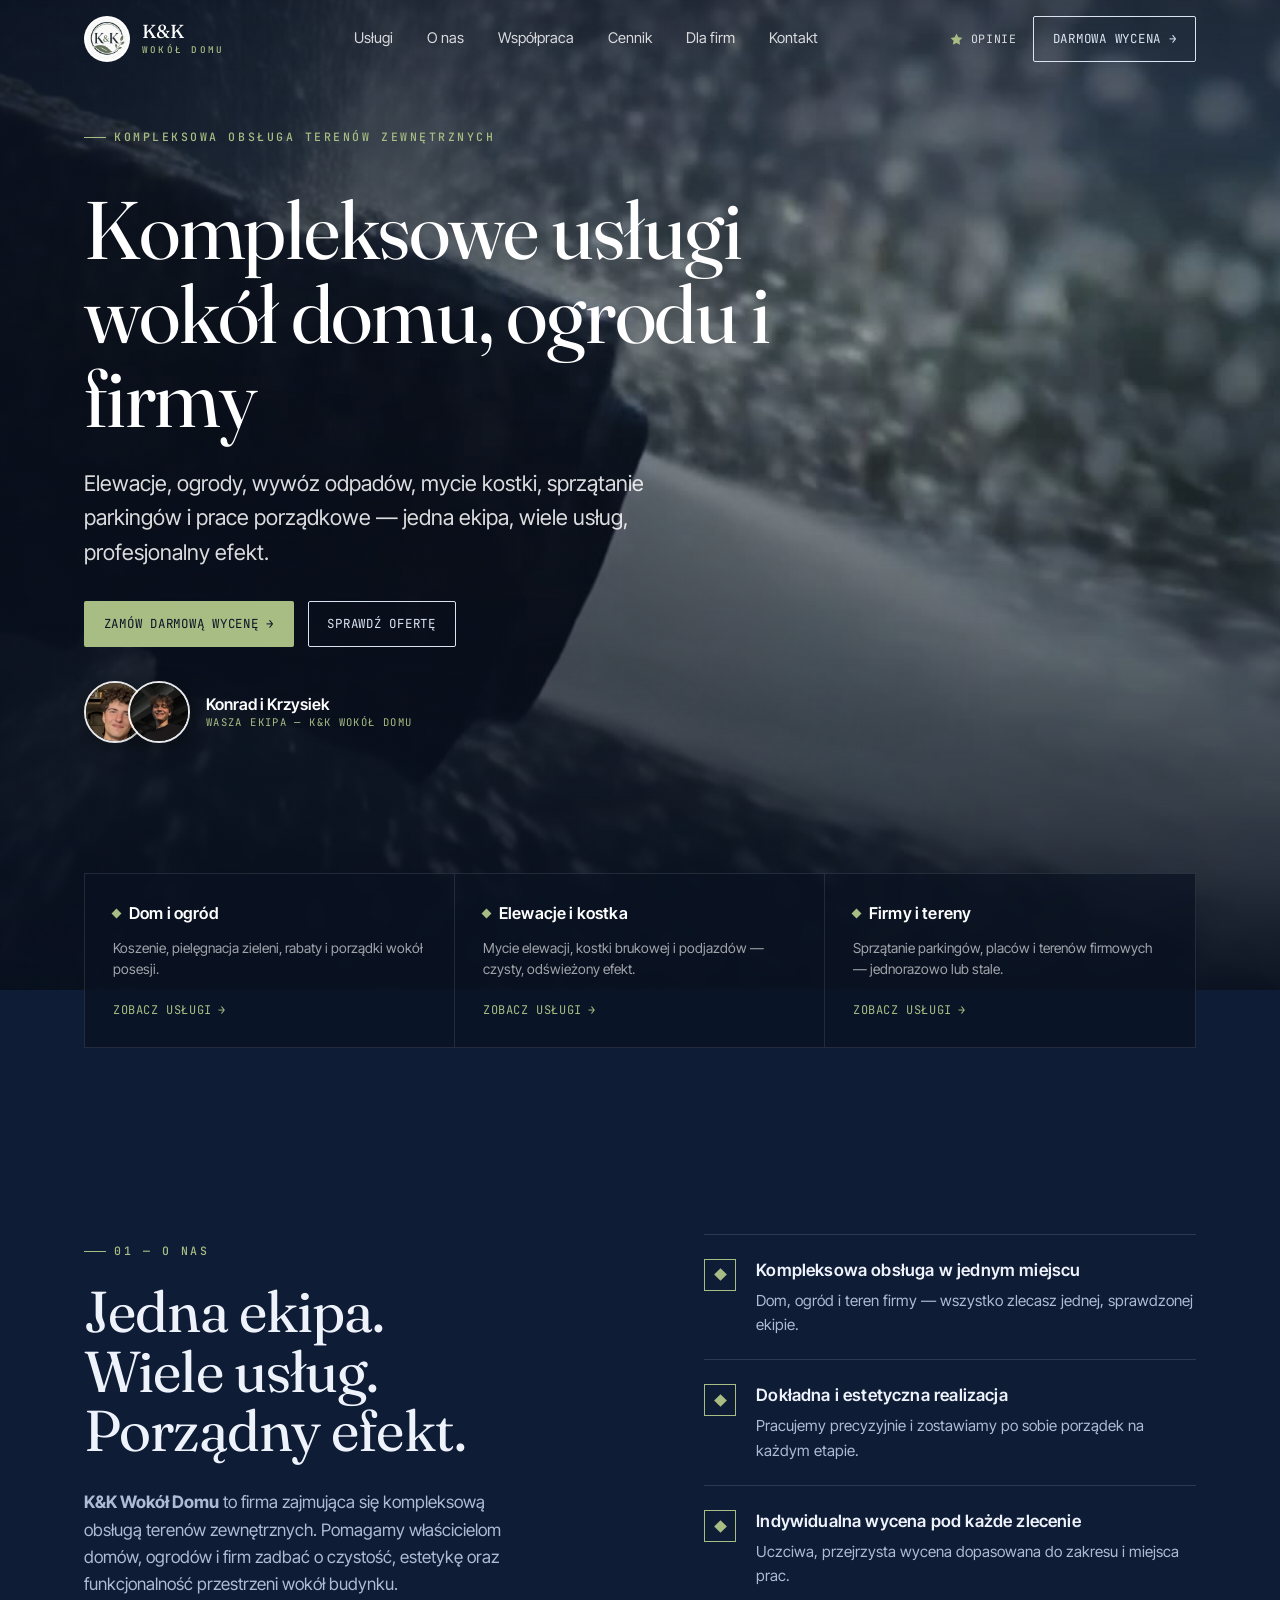
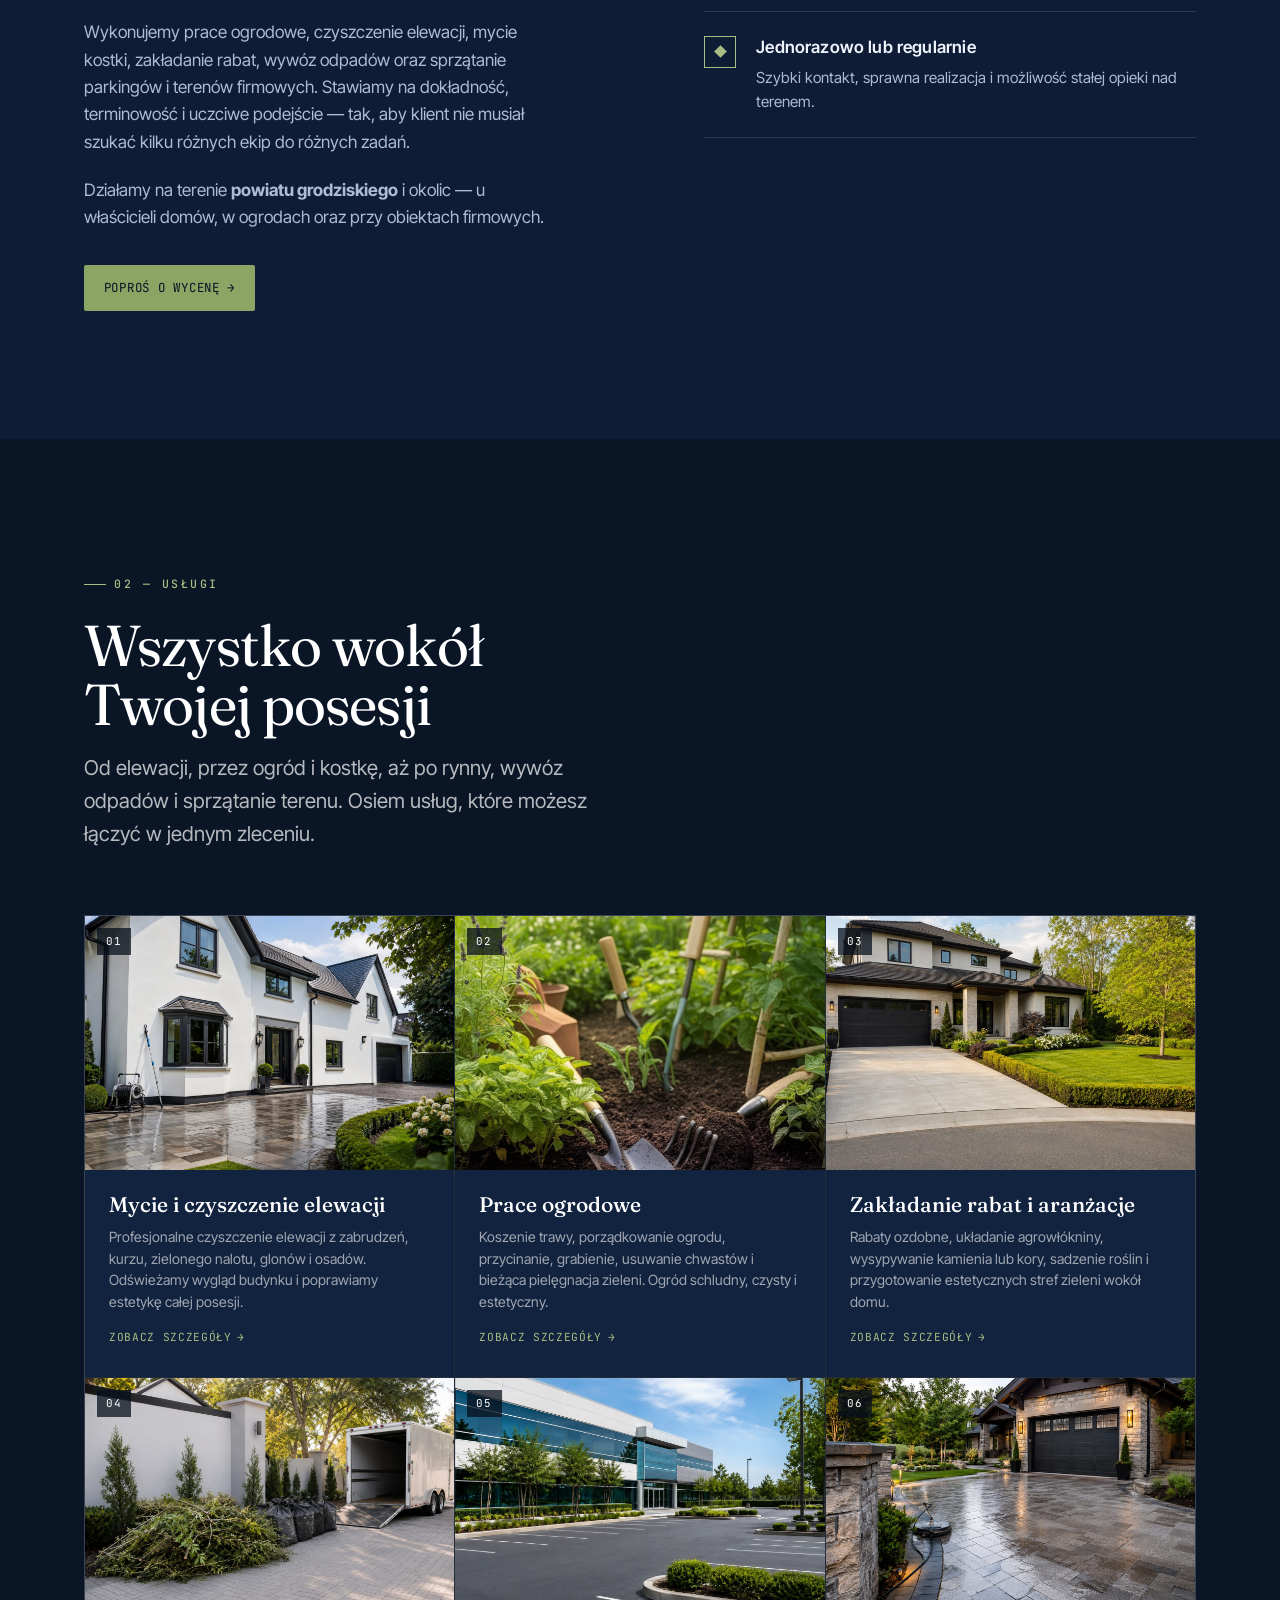
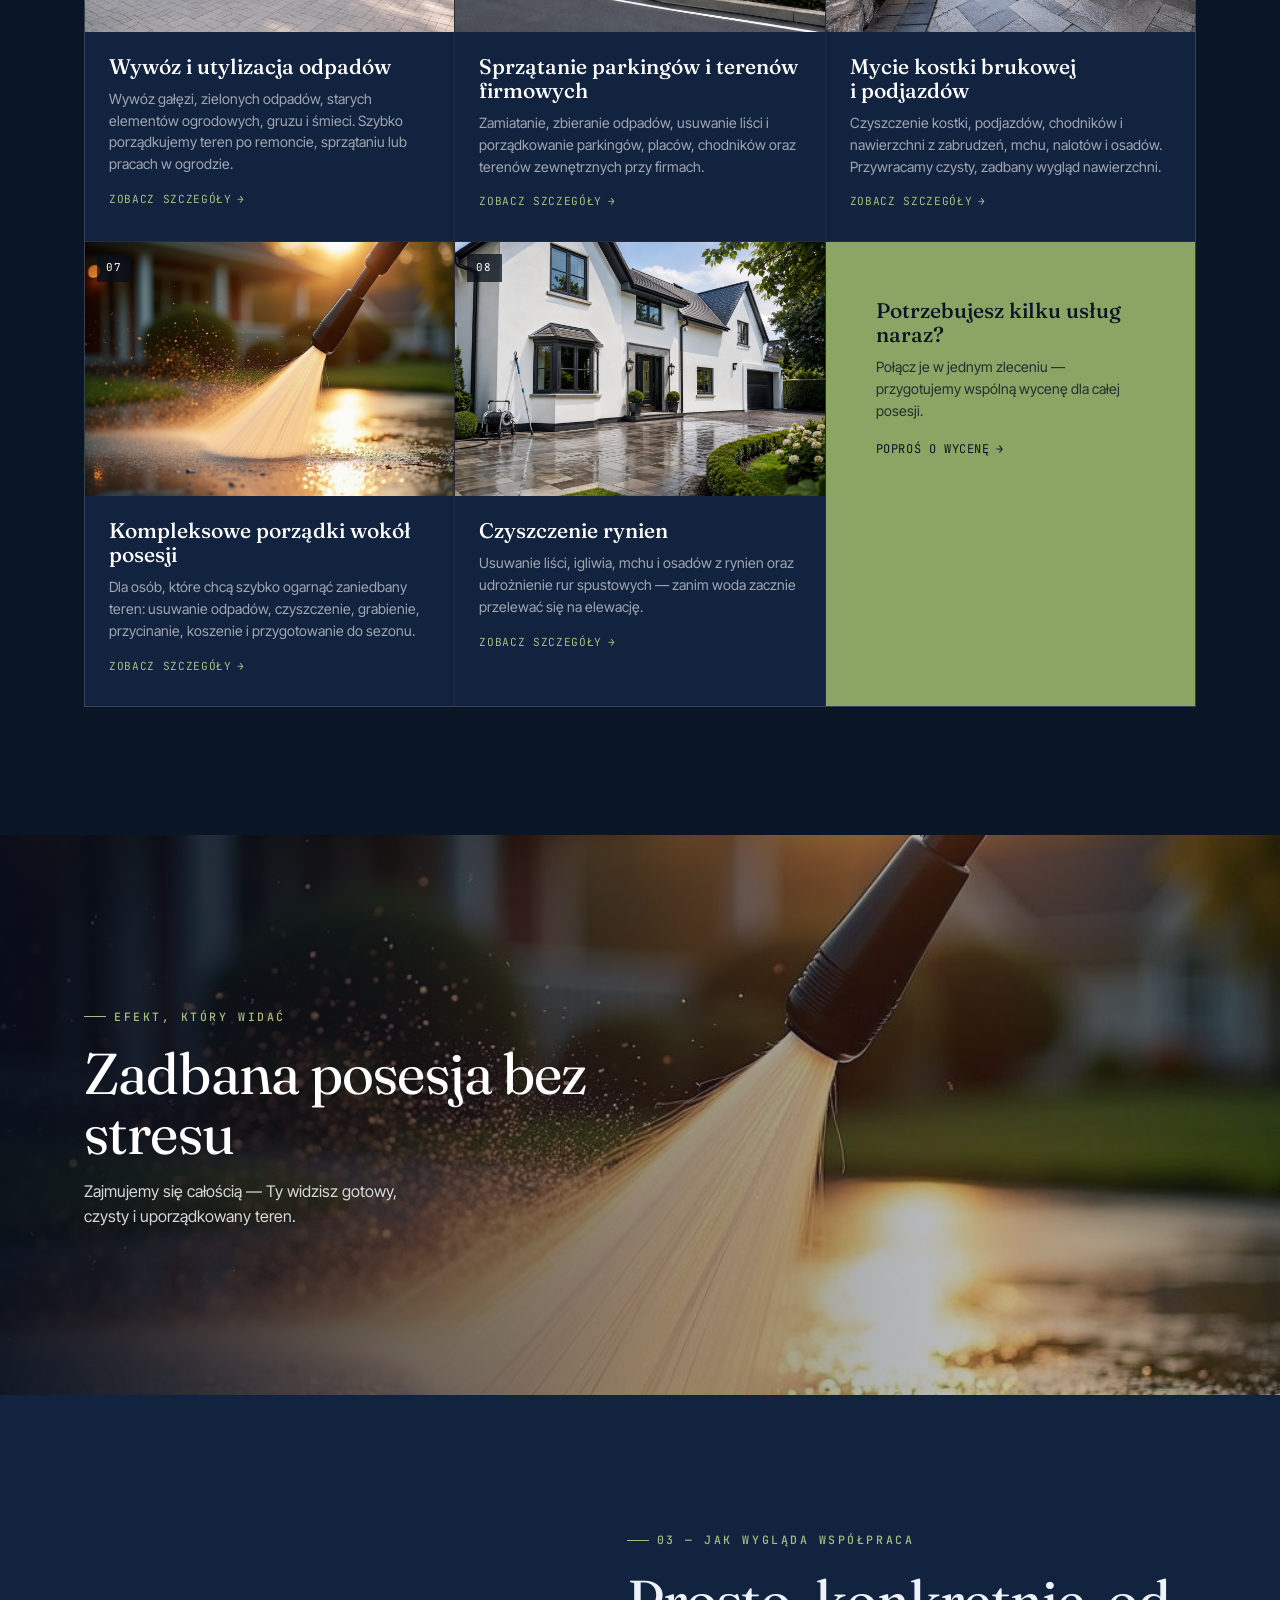
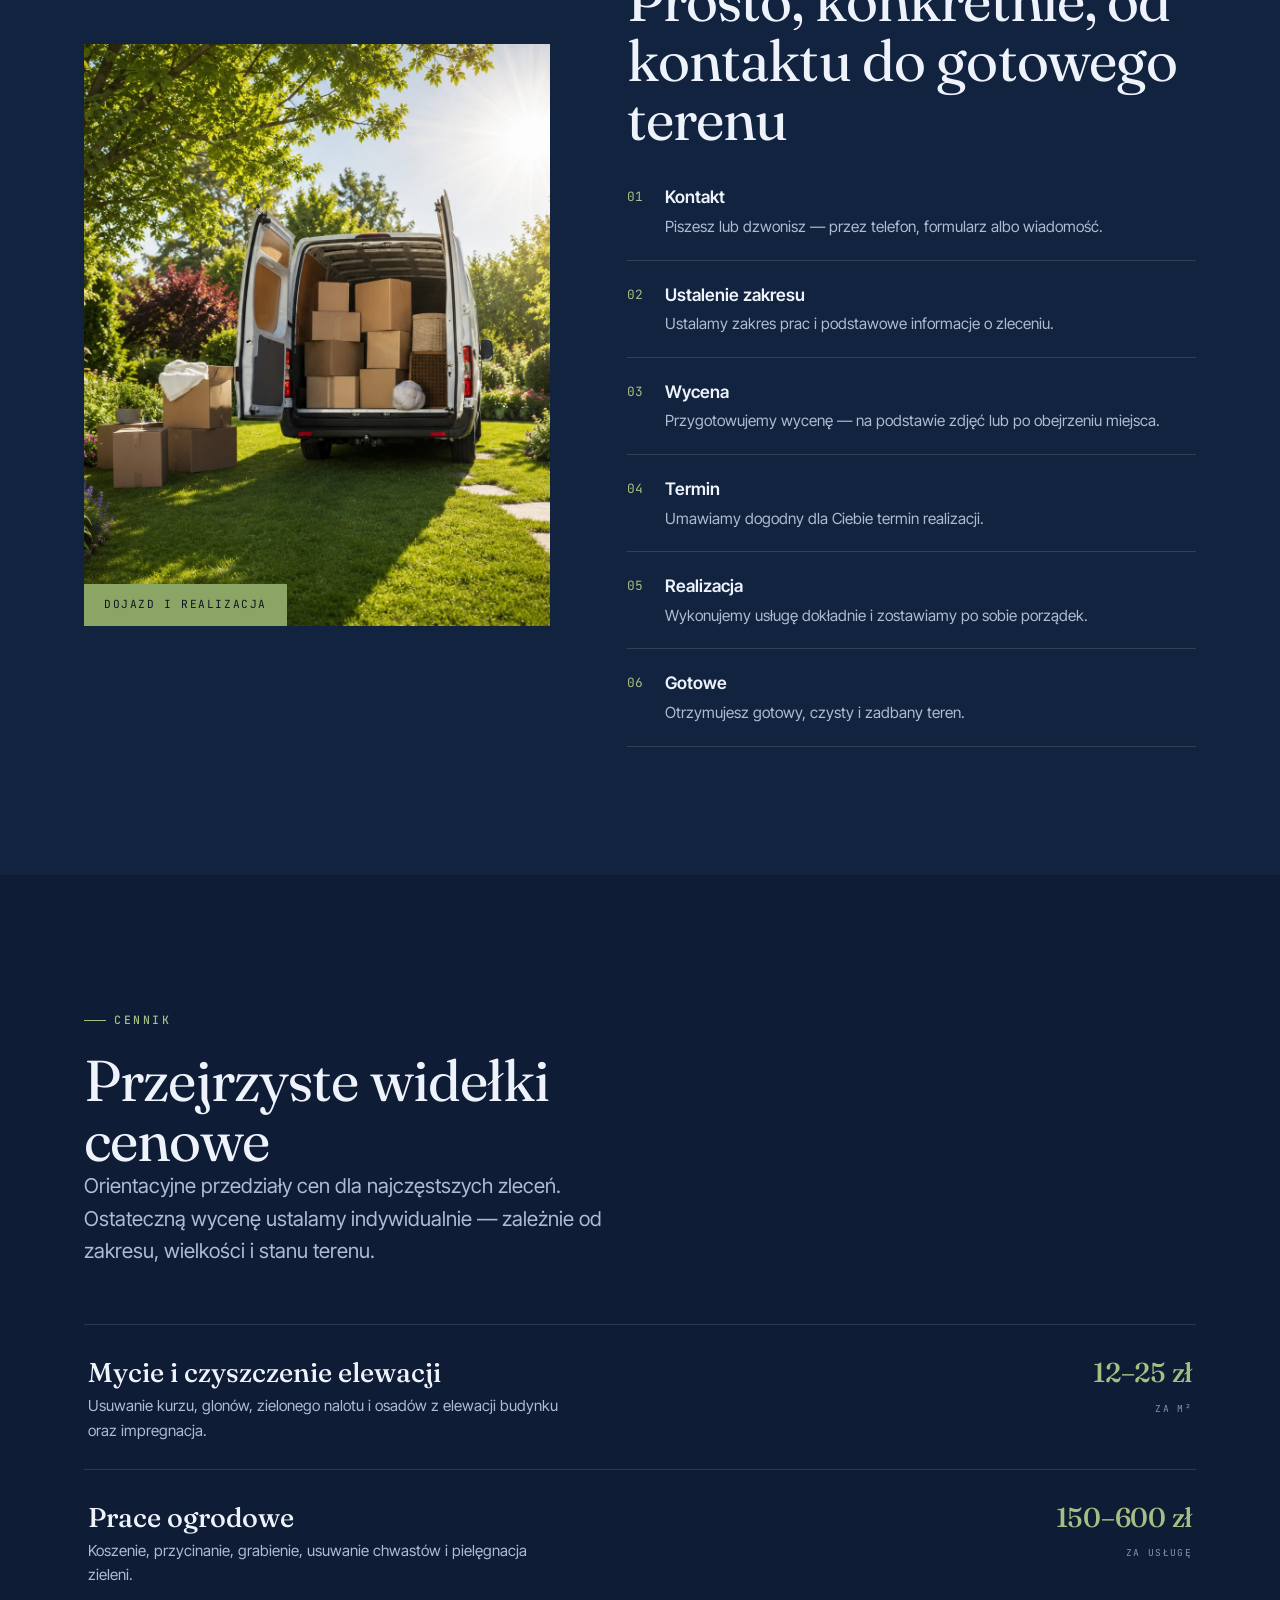
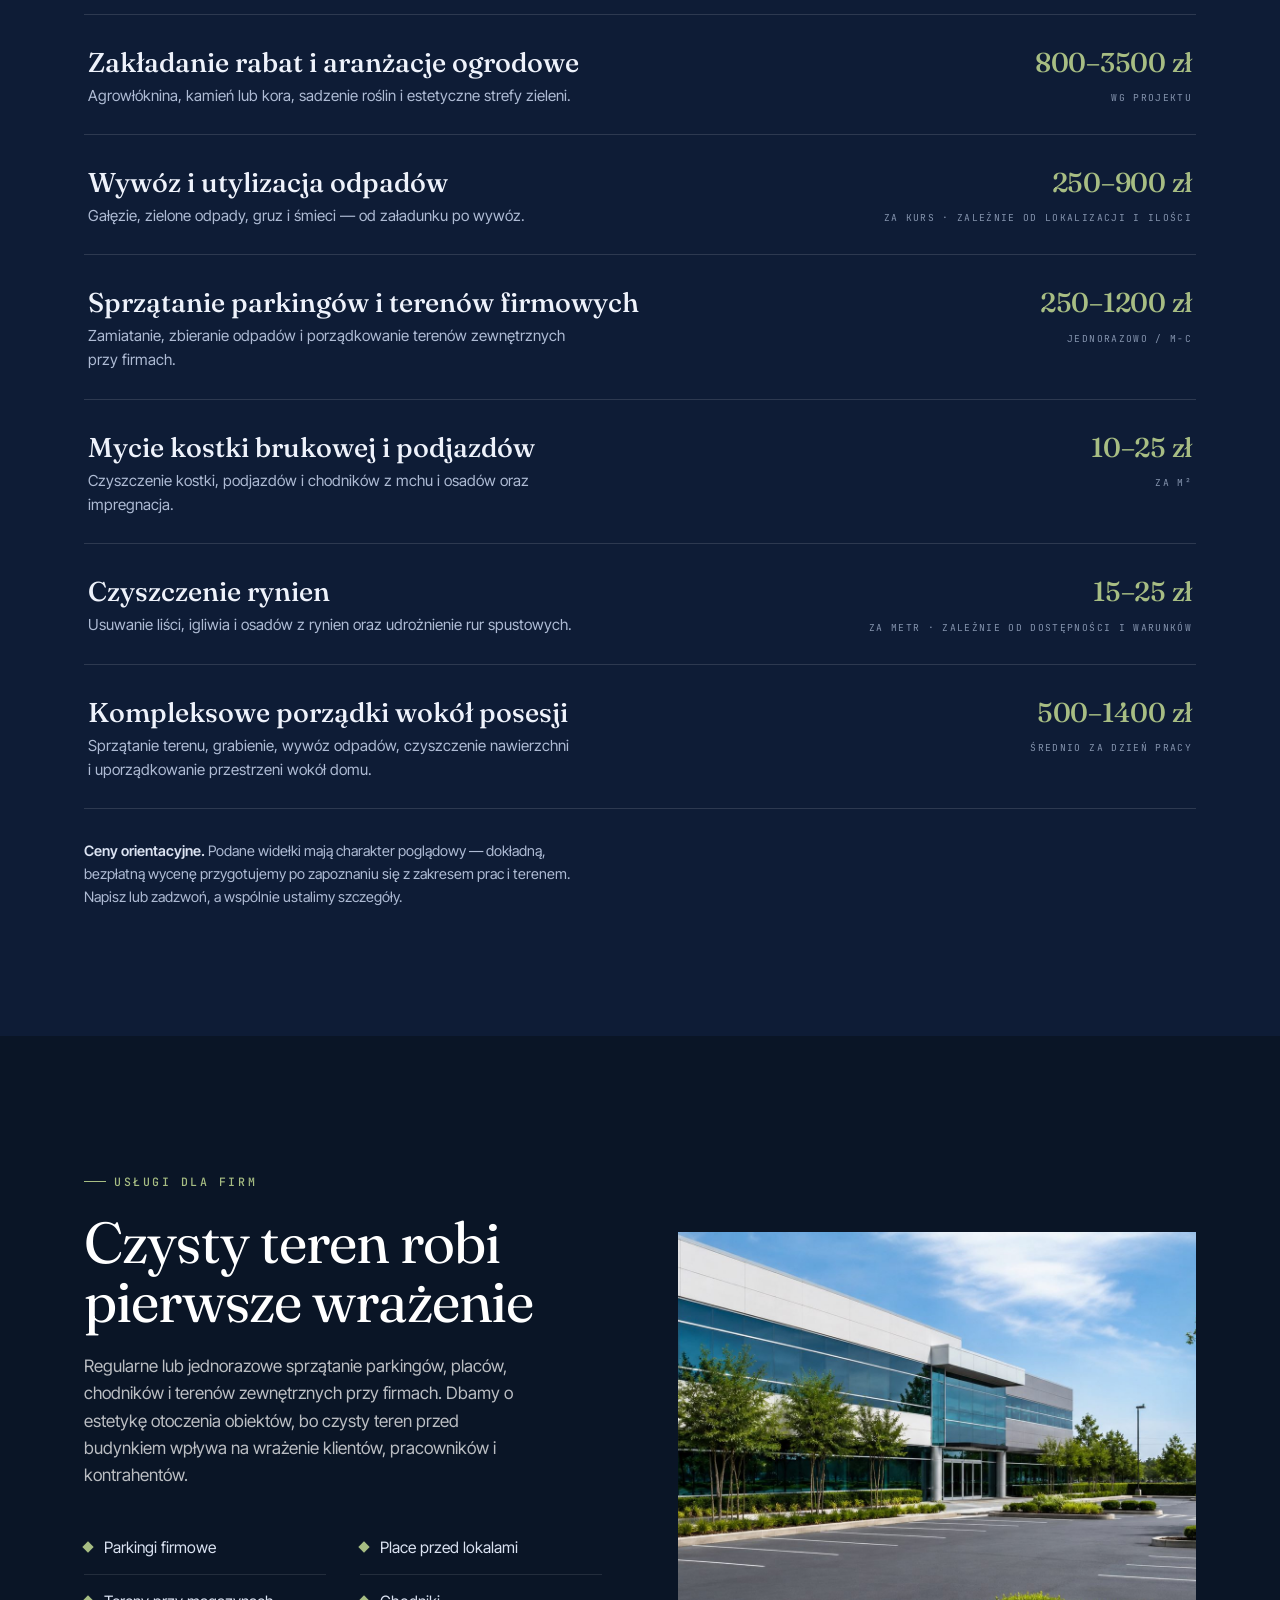
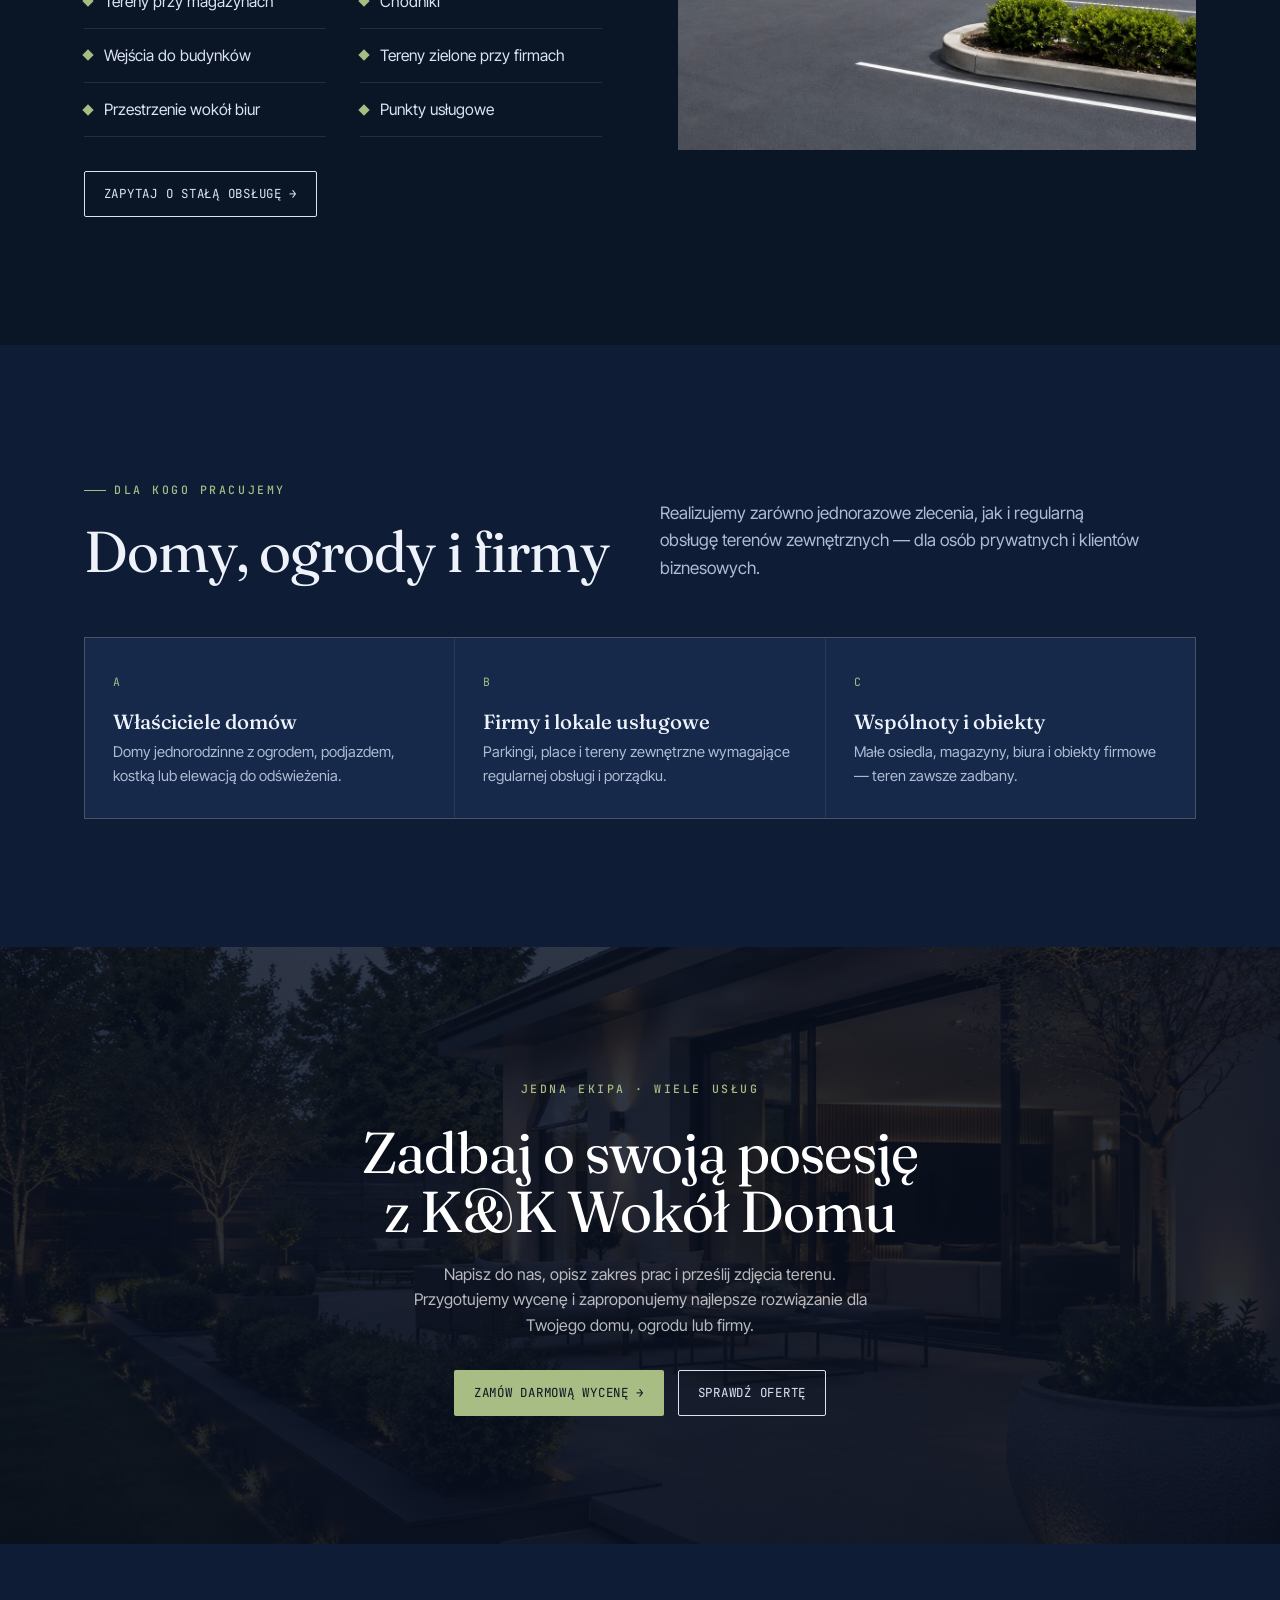
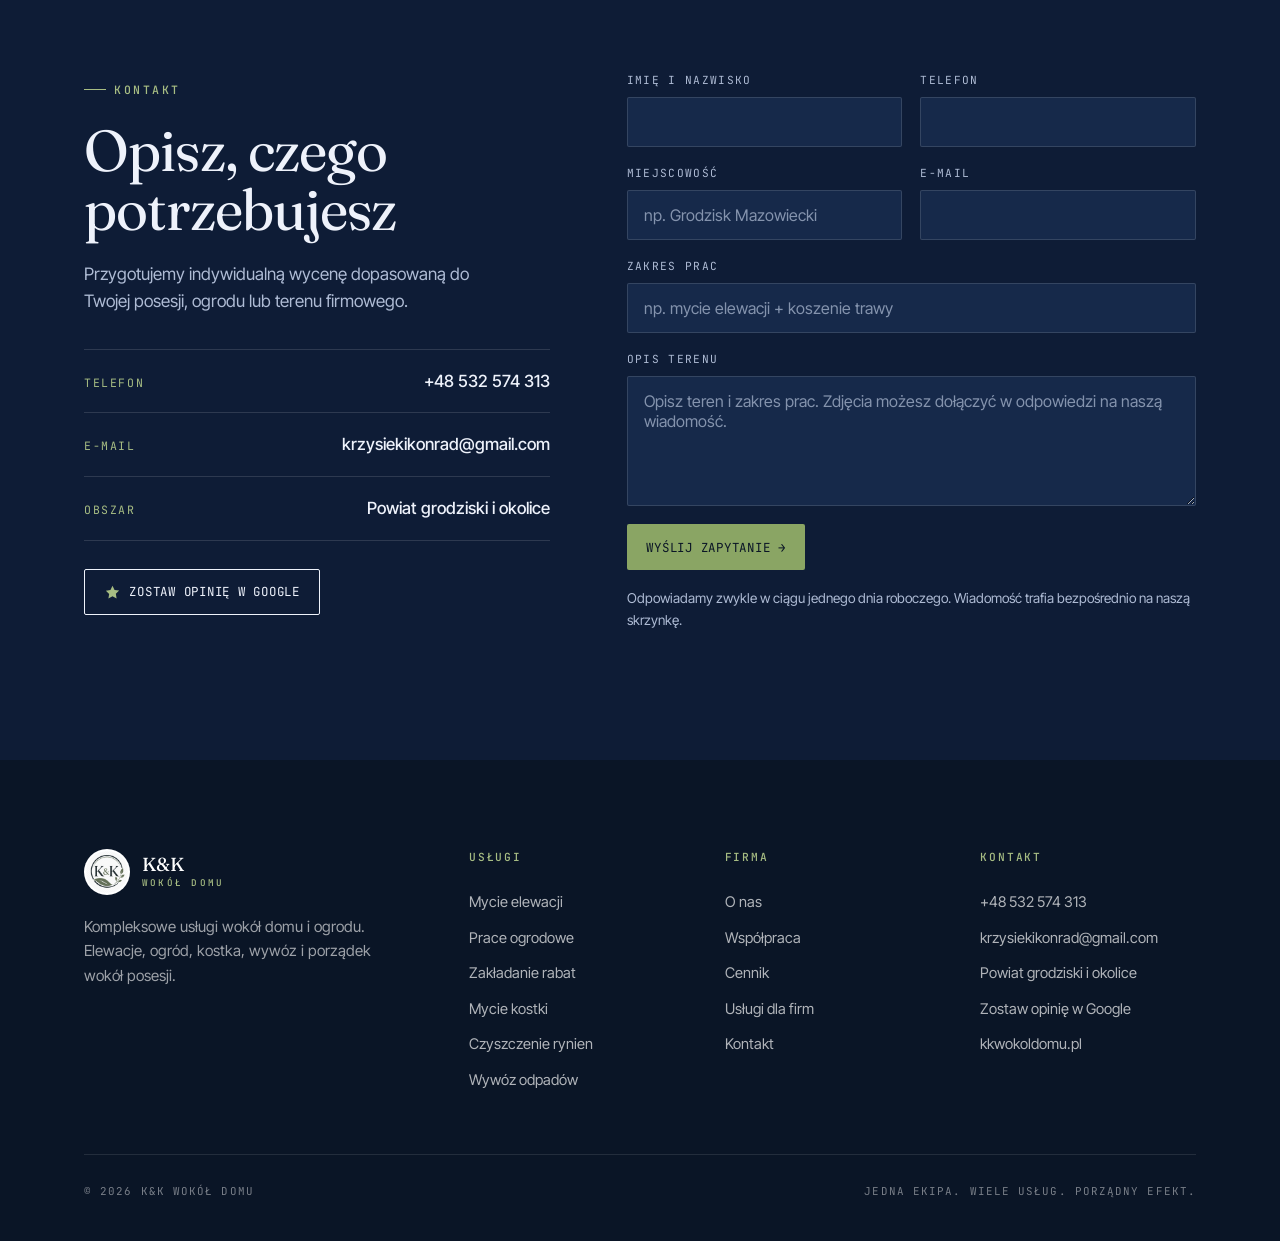
==== commit 6e84da3d: "Galerie przed/po, nowa usługa (czyszczenie rynien), aktualizacja zdjęć - Zdjęcia z folderów posortow" ====
--- a/index.html
+++ b/index.html
@@ -5,7 +5,7 @@
 <meta name="viewport" content="width=device-width, initial-scale=1.0">
 <title>K&amp;K Wokół Domu — Usługi ogrodowe, elewacje, wywóz i sprzątanie parkingów</title>
 <meta name="description" content="Kompleksowe usługi wokół domu, ogrodu i firmy w powiecie grodziskim. Mycie elewacji, prace ogrodowe, zakładanie rabat, wywóz odpadów, mycie kostki i sprzątanie parkingów.">
-<meta name="keywords" content="usługi wokół domu, usługi ogrodowe, mycie elewacji, mycie kostki brukowej, sprzątanie parkingów, sprzątanie terenów zewnętrznych, wywóz odpadów, zakładanie rabat, prace ogrodowe, kompleksowa obsługa posesji, pielęgnacja ogrodu, porządki wokół domu, sprzątanie posesji, obsługa terenów zewnętrznych dla firm, powiat grodziski, usługi wokół domu Grodzisk Mazowiecki">
+<meta name="keywords" content="usługi wokół domu, usługi ogrodowe, mycie elewacji, mycie kostki brukowej, sprzątanie parkingów, sprzątanie terenów zewnętrznych, wywóz odpadów, zakładanie rabat, prace ogrodowe, kompleksowa obsługa posesji, pielęgnacja ogrodu, porządki wokół domu, sprzątanie posesji, obsługa terenów zewnętrznych dla firm, czyszczenie rynien, udrażnianie rur spustowych, powiat grodziski, usługi wokół domu Grodzisk Mazowiecki">
 <link rel="canonical" href="https://kkwokoldomu.pl/">
 <meta name="robots" content="index, follow">
 
@@ -50,6 +50,7 @@
     { "@type": "Offer", "itemOffered": { "@type": "Service", "name": "Wywóz i utylizacja odpadów" } },
     { "@type": "Offer", "itemOffered": { "@type": "Service", "name": "Sprzątanie parkingów i terenów firmowych" } },
     { "@type": "Offer", "itemOffered": { "@type": "Service", "name": "Mycie kostki brukowej i podjazdów" } },
+    { "@type": "Offer", "itemOffered": { "@type": "Service", "name": "Czyszczenie rynien" } },
     { "@type": "Offer", "itemOffered": { "@type": "Service", "name": "Kompleksowe porządki wokół posesji" } }
   ]
 }
@@ -186,7 +187,7 @@
     <div class="sec-head reveal">
       <span class="eyebrow on-dark">02 — Usługi</span>
       <h2 class="display">Wszystko wokół Twojej posesji</h2>
-      <p class="lead">Od elewacji, przez ogród i kostkę, aż po wywóz odpadów i sprzątanie terenu. Siedem usług, które możesz łączyć w jednym zleceniu.</p>
+      <p class="lead">Od elewacji, przez ogród i kostkę, aż po rynny, wywóz odpadów i sprzątanie terenu. Osiem usług, które możesz łączyć w jednym zleceniu.</p>
     </div>
     <div class="svc-grid reveal">
       <a class="svc" href="uslugi/mycie-elewacji.html">
@@ -242,6 +243,14 @@
         <div class="svc-body">
           <h3>Kompleksowe porządki wokół posesji</h3>
           <p>Dla osób, które chcą szybko ogarnąć zaniedbany teren: usuwanie odpadów, czyszczenie, grabienie, przycinanie, koszenie i przygotowanie do sezonu.</p>
+          <span class="svc-more">Zobacz szczegóły <span class="arw">→</span></span>
+        </div>
+      </a>
+      <a class="svc" href="uslugi/czyszczenie-rynien.html">
+        <div class="svc-img"><img src="assets/elewacja.jpg" alt="Czyszczenie rynien i rur spustowych" loading="lazy"><span class="num">08</span></div>
+        <div class="svc-body">
+          <h3>Czyszczenie rynien</h3>
+          <p>Usuwanie liści, igliwia, mchu i osadów z rynien oraz udrożnienie rur spustowych — zanim woda zacznie przelewać się na elewację.</p>
           <span class="svc-more">Zobacz szczegóły <span class="arw">→</span></span>
         </div>
       </a>
@@ -348,6 +357,14 @@
           <p>Czyszczenie kostki, podjazdów i chodników z mchu i osadów oraz impregnacja.</p>
         </div>
         <div class="price-val"><strong>10–25 zł</strong><small>za m²</small></div>
+      </a>
+
+      <a class="price-row" href="uslugi/czyszczenie-rynien.html">
+        <div class="price-info">
+          <h3>Czyszczenie rynien</h3>
+          <p>Usuwanie liści, igliwia i osadów z rynien oraz udrożnienie rur spustowych.</p>
+        </div>
+        <div class="price-val"><strong>15–25 zł</strong><small>za metr · zależnie od dostępności i warunków</small></div>
       </a>
 
       <a class="price-row" href="uslugi/porzadki-posesji.html">
@@ -500,6 +517,7 @@
         <a href="#uslugi">Prace ogrodowe</a>
         <a href="#uslugi">Zakładanie rabat</a>
         <a href="#uslugi">Mycie kostki</a>
+        <a href="uslugi/czyszczenie-rynien.html">Czyszczenie rynien</a>
         <a href="#uslugi">Wywóz odpadów</a>
       </div>
       <div class="footer-col">
--- a/assets/styles.css
+++ b/assets/styles.css
@@ -205,7 +205,7 @@
 /* ---------- Services (02) ---------- */
 .services .sec-head h2{color:#fff;}
 .services .lead{color:rgba(255,255,255,.7);margin-top:18px;}
-.svc-grid{display:grid;grid-template-columns:repeat(4,1fr);gap:1px;background:var(--line-dark);border:1px solid var(--line-dark);margin-top:clamp(40px,5vw,64px);}
+.svc-grid{display:grid;grid-template-columns:repeat(3,1fr);gap:1px;background:var(--line-dark);border:1px solid var(--line-dark);margin-top:clamp(40px,5vw,64px);}
 .svc{background:var(--cream-2);display:flex;flex-direction:column;overflow:hidden;transition:background .3s ease;}
 .svc:hover{background:var(--card);}
 .svc-img{position:relative;aspect-ratio:16/11;overflow:hidden;background:var(--card);}
@@ -372,6 +372,21 @@
 
 .gallery{display:grid;grid-template-columns:repeat(3,1fr);gap:12px;margin-top:clamp(34px,4vw,52px);}
 .gallery--two{grid-template-columns:repeat(2,1fr);}
+
+/* ---------- Przed / po ---------- */
+.ba-list{display:grid;gap:clamp(20px,2.6vw,30px);margin-top:clamp(34px,4vw,52px);}
+.ba-pair{display:grid;grid-template-columns:1fr 1fr;gap:2px;background:var(--line);border:1px solid var(--line);}
+.ba-item{position:relative;overflow:hidden;background:var(--card);}
+.ba-item img{width:100%;aspect-ratio:1/1;object-fit:cover;display:block;transition:transform .6s cubic-bezier(0,0,.2,1);}
+.ba-item:hover img{transform:scale(1.04);}
+.ba-tag{
+  position:absolute;top:10px;left:10px;
+  font-family:var(--f-mono);font-size:.6rem;letter-spacing:.16em;text-transform:uppercase;
+  padding:5px 10px;
+}
+.ba-tag--przed{background:rgba(8,15,28,.8);color:#fff;}
+.ba-tag--po{background:var(--sage-deep);color:var(--ink);}
+.ba-caption{margin-top:10px;font-size:.9rem;color:var(--muted);}
 .gallery figure{position:relative;overflow:hidden;}
 .gallery img{width:100%;aspect-ratio:4/3;object-fit:cover;transition:transform .6s cubic-bezier(0,0,.2,1);}
 .gallery figure:hover img{transform:scale(1.05);}
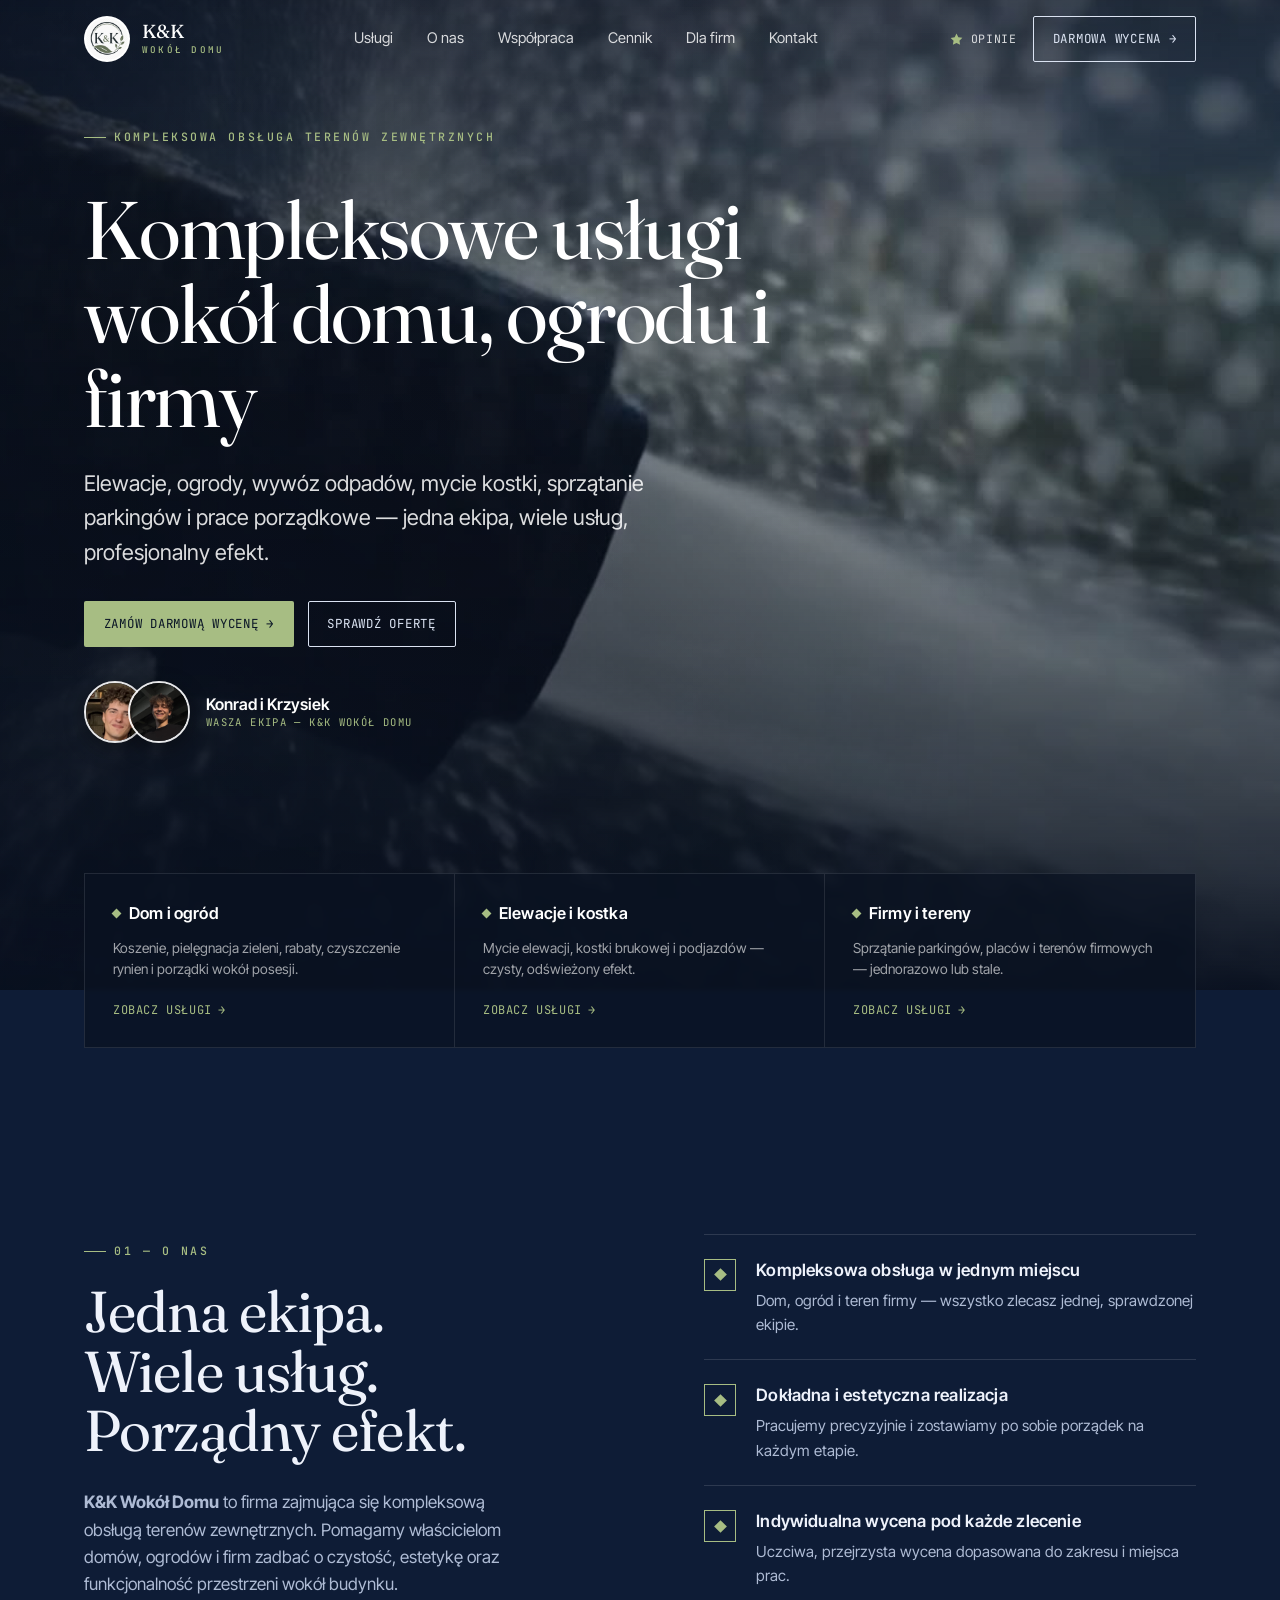
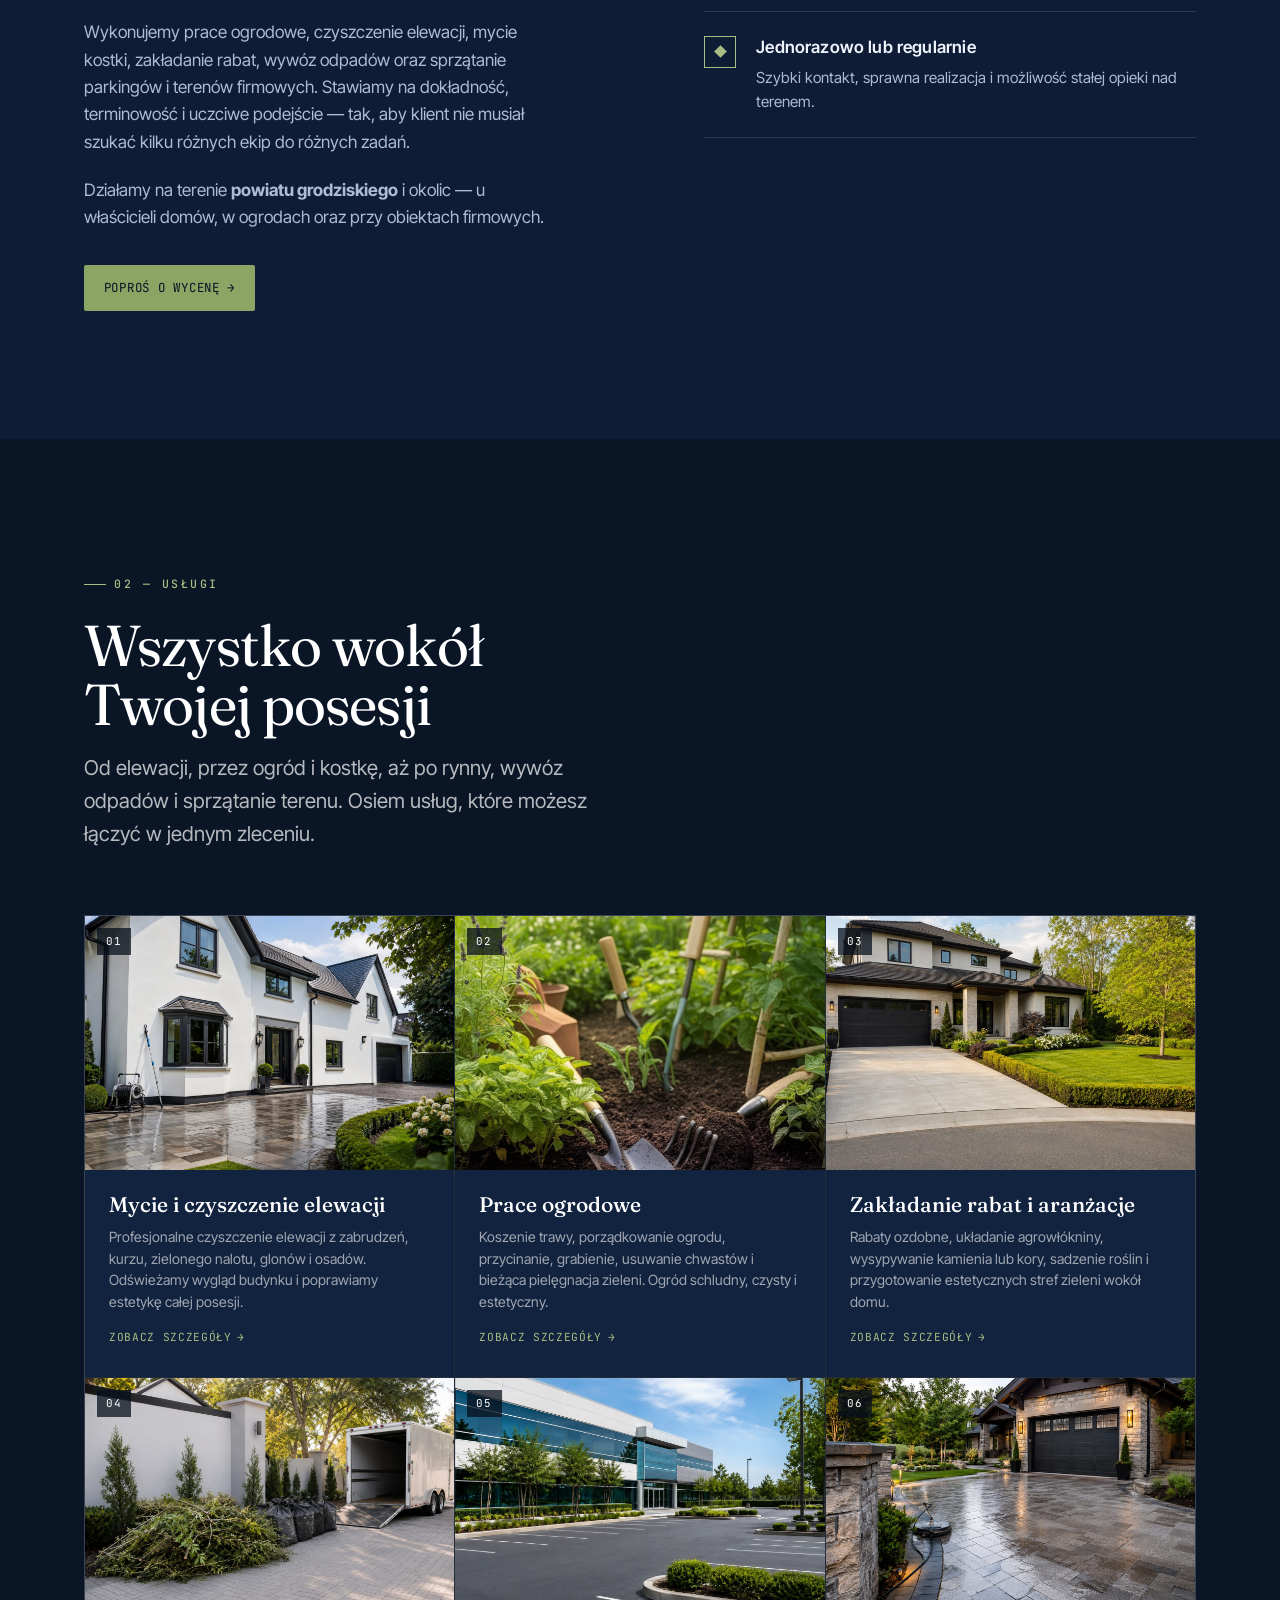
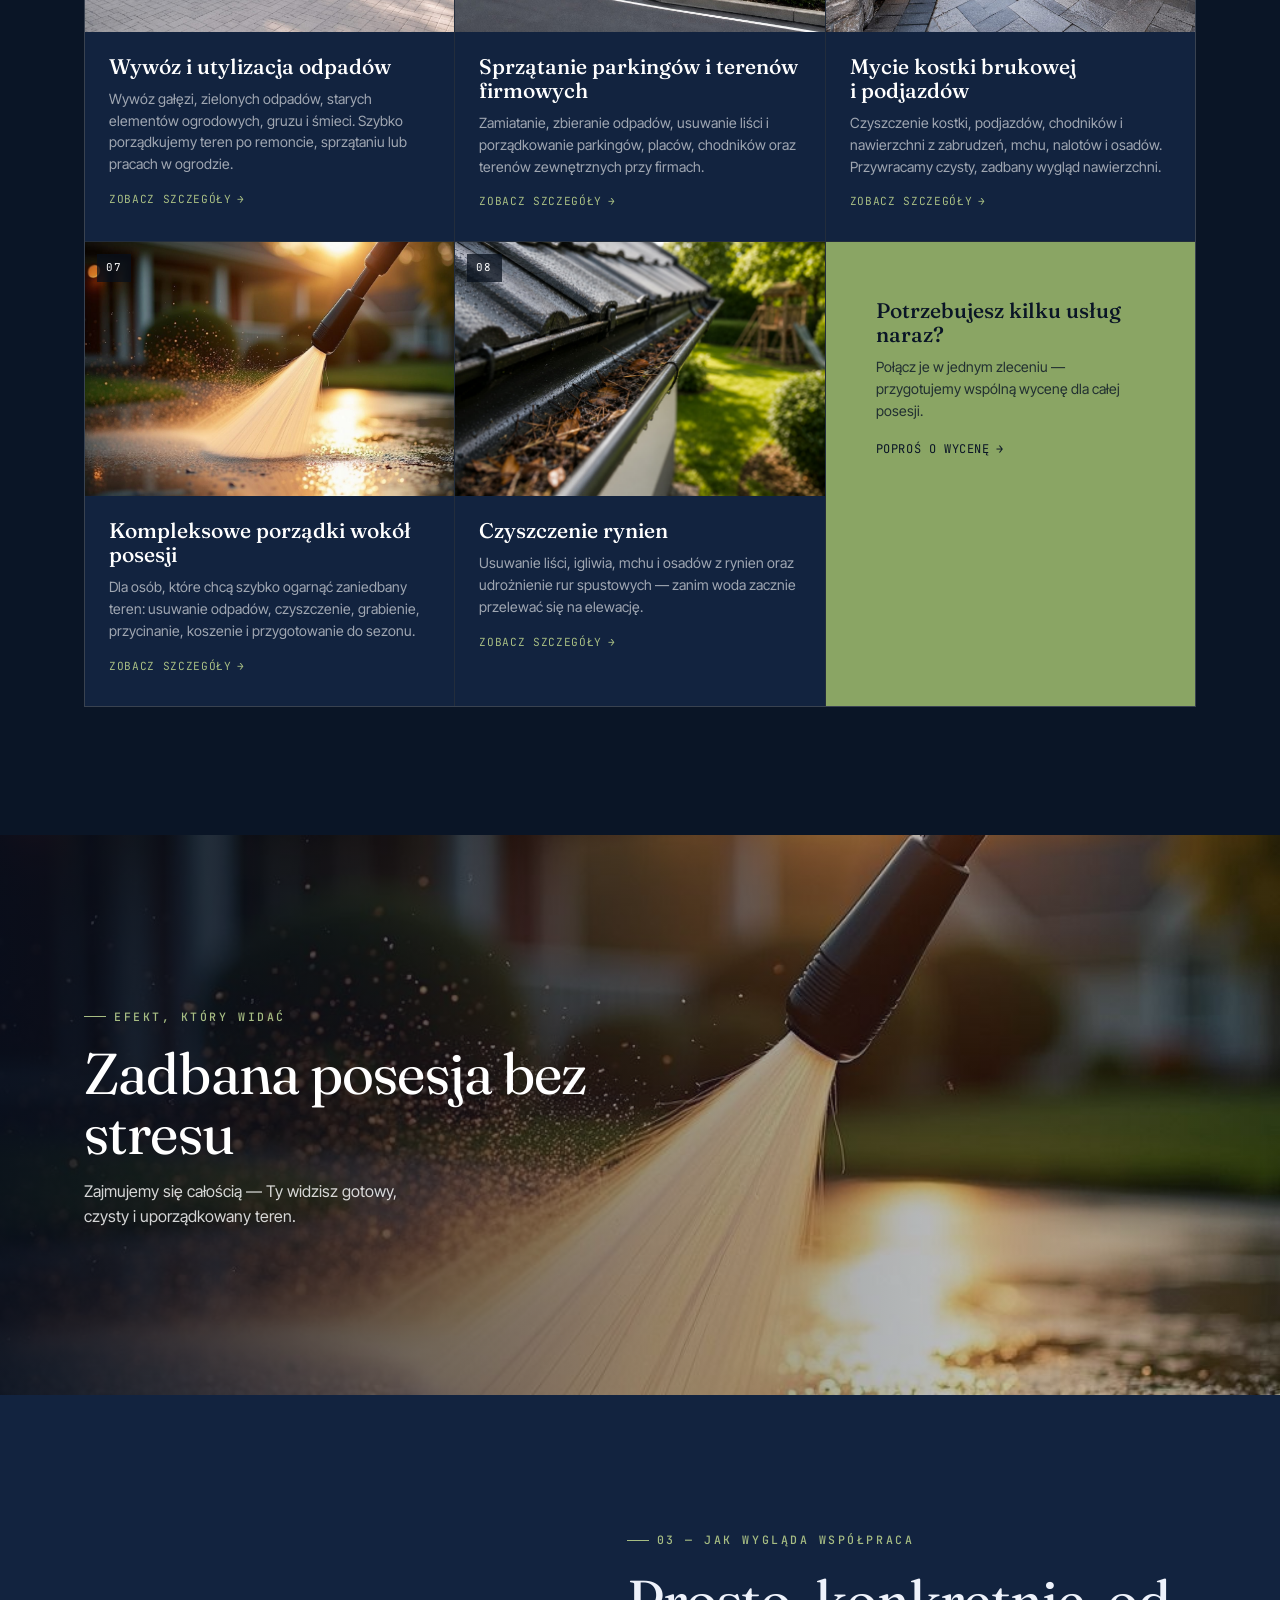
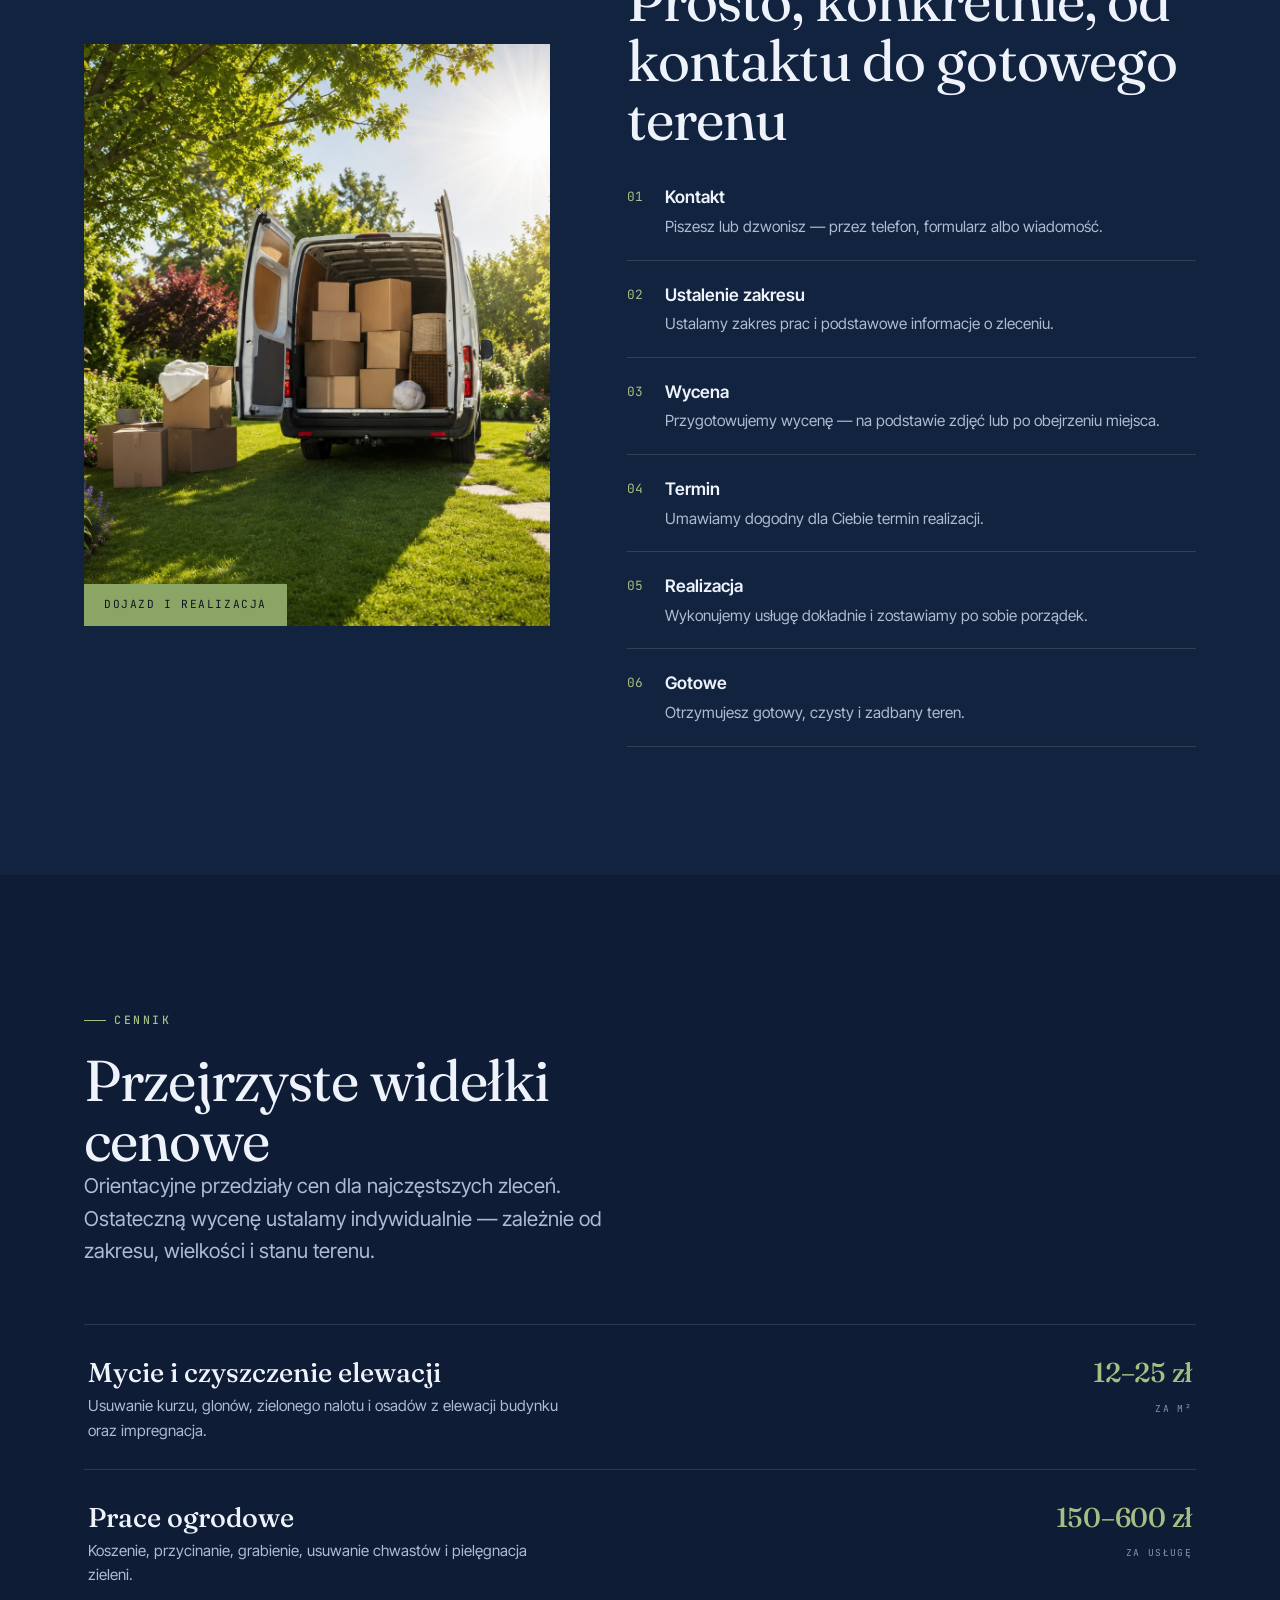
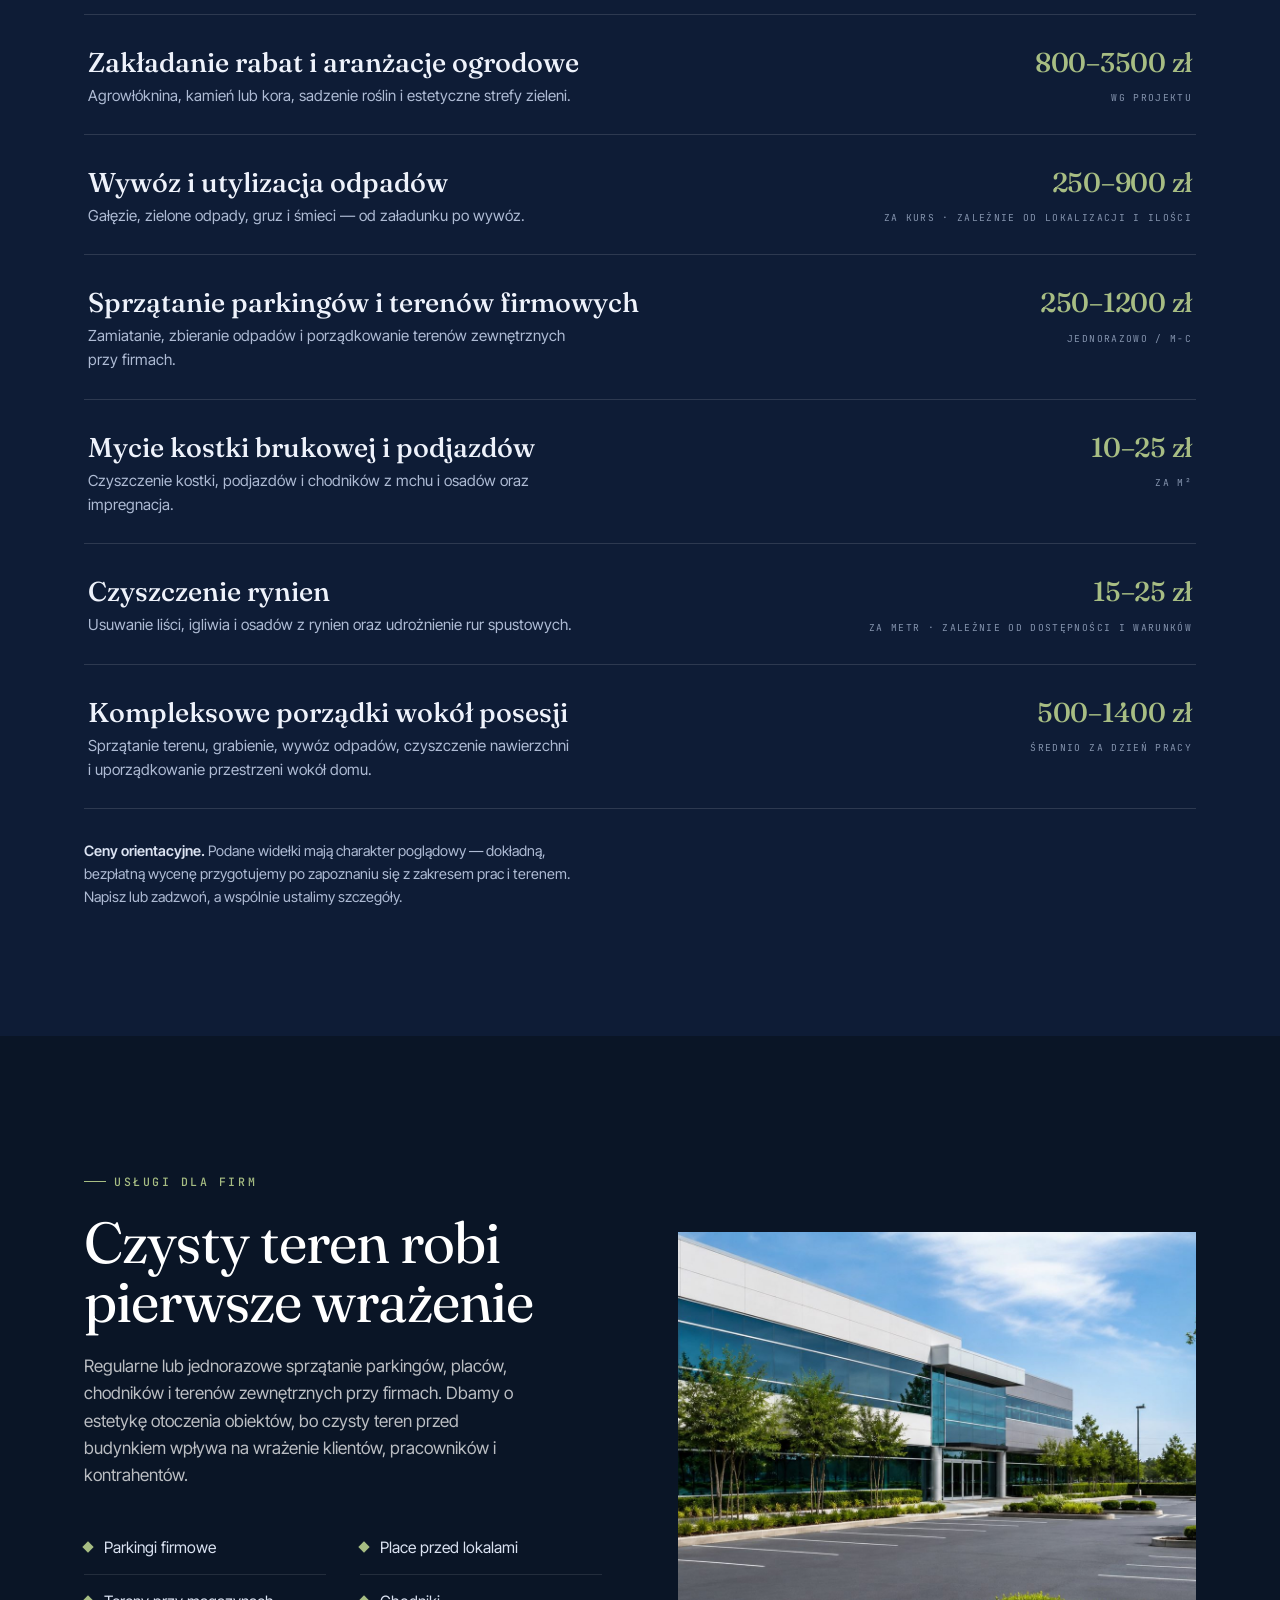
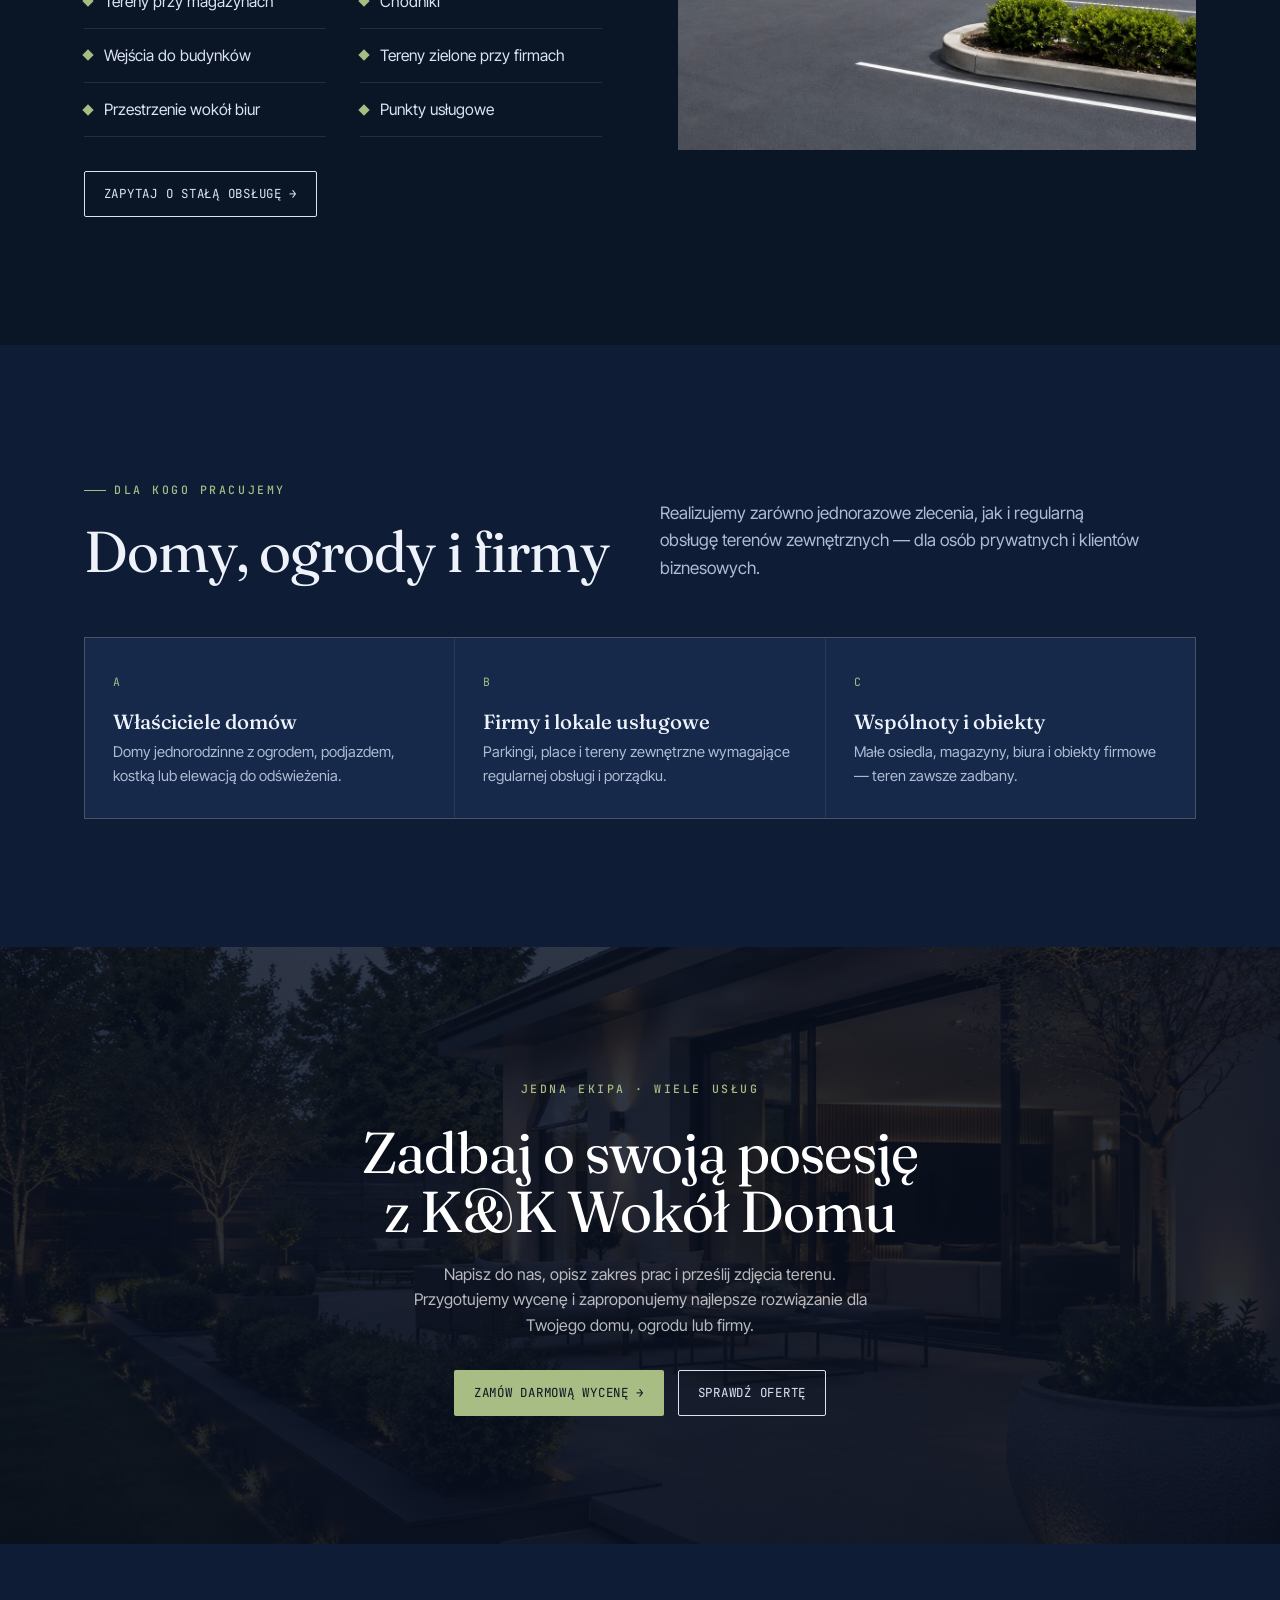
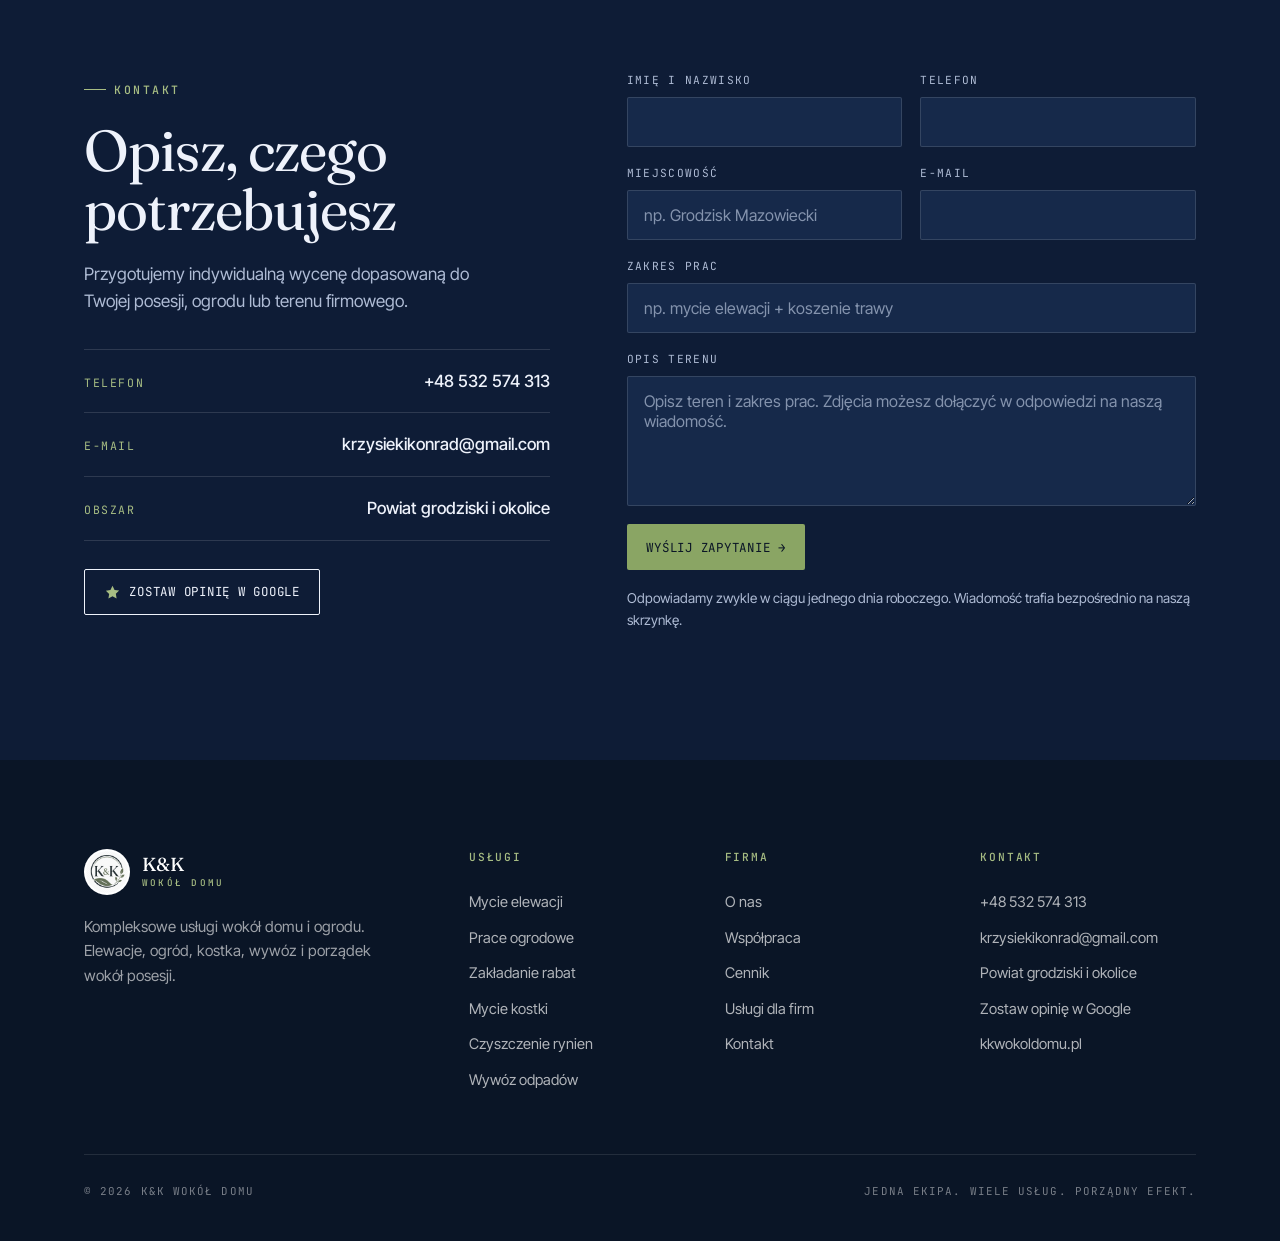
==== commit 679a7fe3: "Zdjęcie rynien jako nagłówek usługi + wzmianka w sekcji hero - assets/rynny.jpg (zapchana rynna) jak" ====
--- a/index.html
+++ b/index.html
@@ -129,7 +129,7 @@
     <div class="hero-cards-grid reveal">
       <div class="hcard">
         <div class="hcard-top"><span class="dot"></span><h3>Dom i ogród</h3></div>
-        <p>Koszenie, pielęgnacja zieleni, rabaty i porządki wokół posesji.</p>
+        <p>Koszenie, pielęgnacja zieleni, rabaty, czyszczenie rynien i porządki wokół posesji.</p>
         <a href="#uslugi" class="link-arrow">Zobacz usługi <span class="arw">→</span></a>
       </div>
       <div class="hcard">
@@ -247,7 +247,7 @@
         </div>
       </a>
       <a class="svc" href="uslugi/czyszczenie-rynien.html">
-        <div class="svc-img"><img src="assets/elewacja.jpg" alt="Czyszczenie rynien i rur spustowych" loading="lazy"><span class="num">08</span></div>
+        <div class="svc-img"><img src="assets/rynny.jpg" alt="Rynna zapchana liśćmi i igliwiem — czyszczenie rynien" loading="lazy"><span class="num">08</span></div>
         <div class="svc-body">
           <h3>Czyszczenie rynien</h3>
           <p>Usuwanie liści, igliwia, mchu i osadów z rynien oraz udrożnienie rur spustowych — zanim woda zacznie przelewać się na elewację.</p>
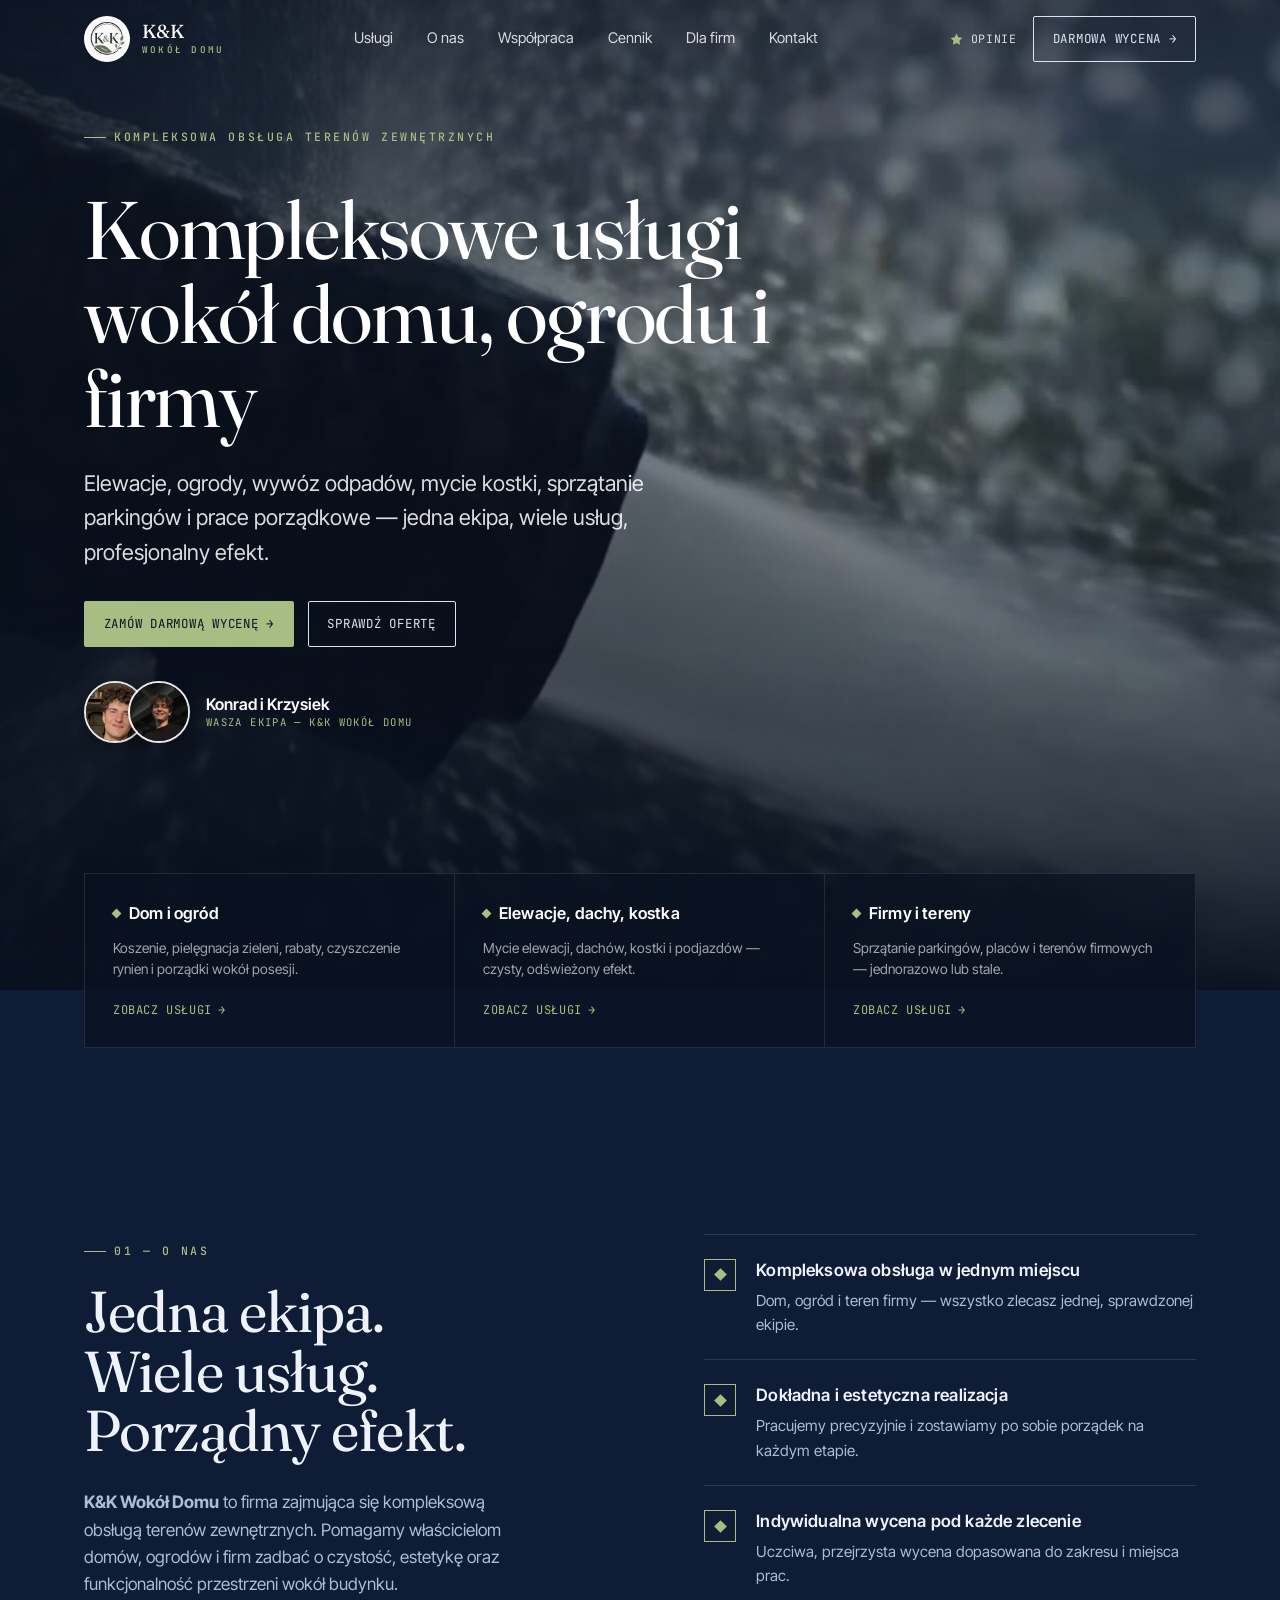
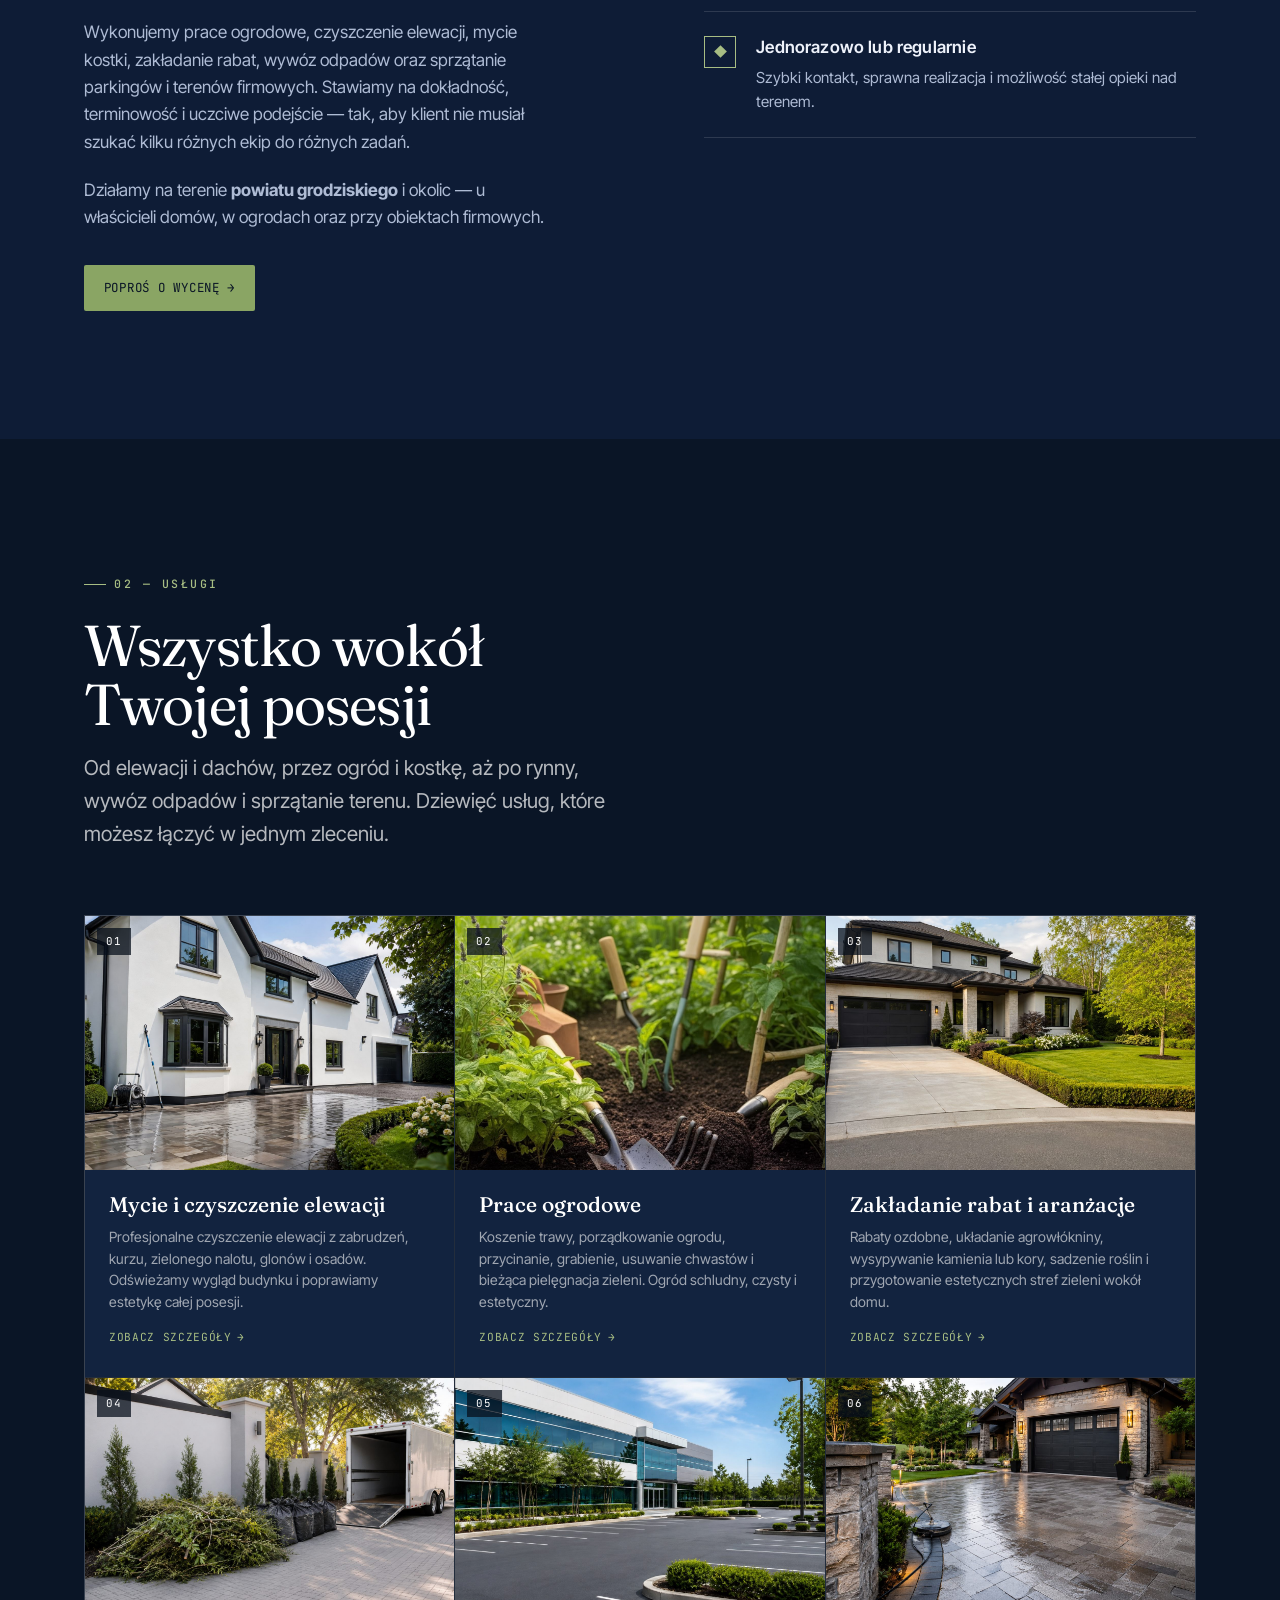
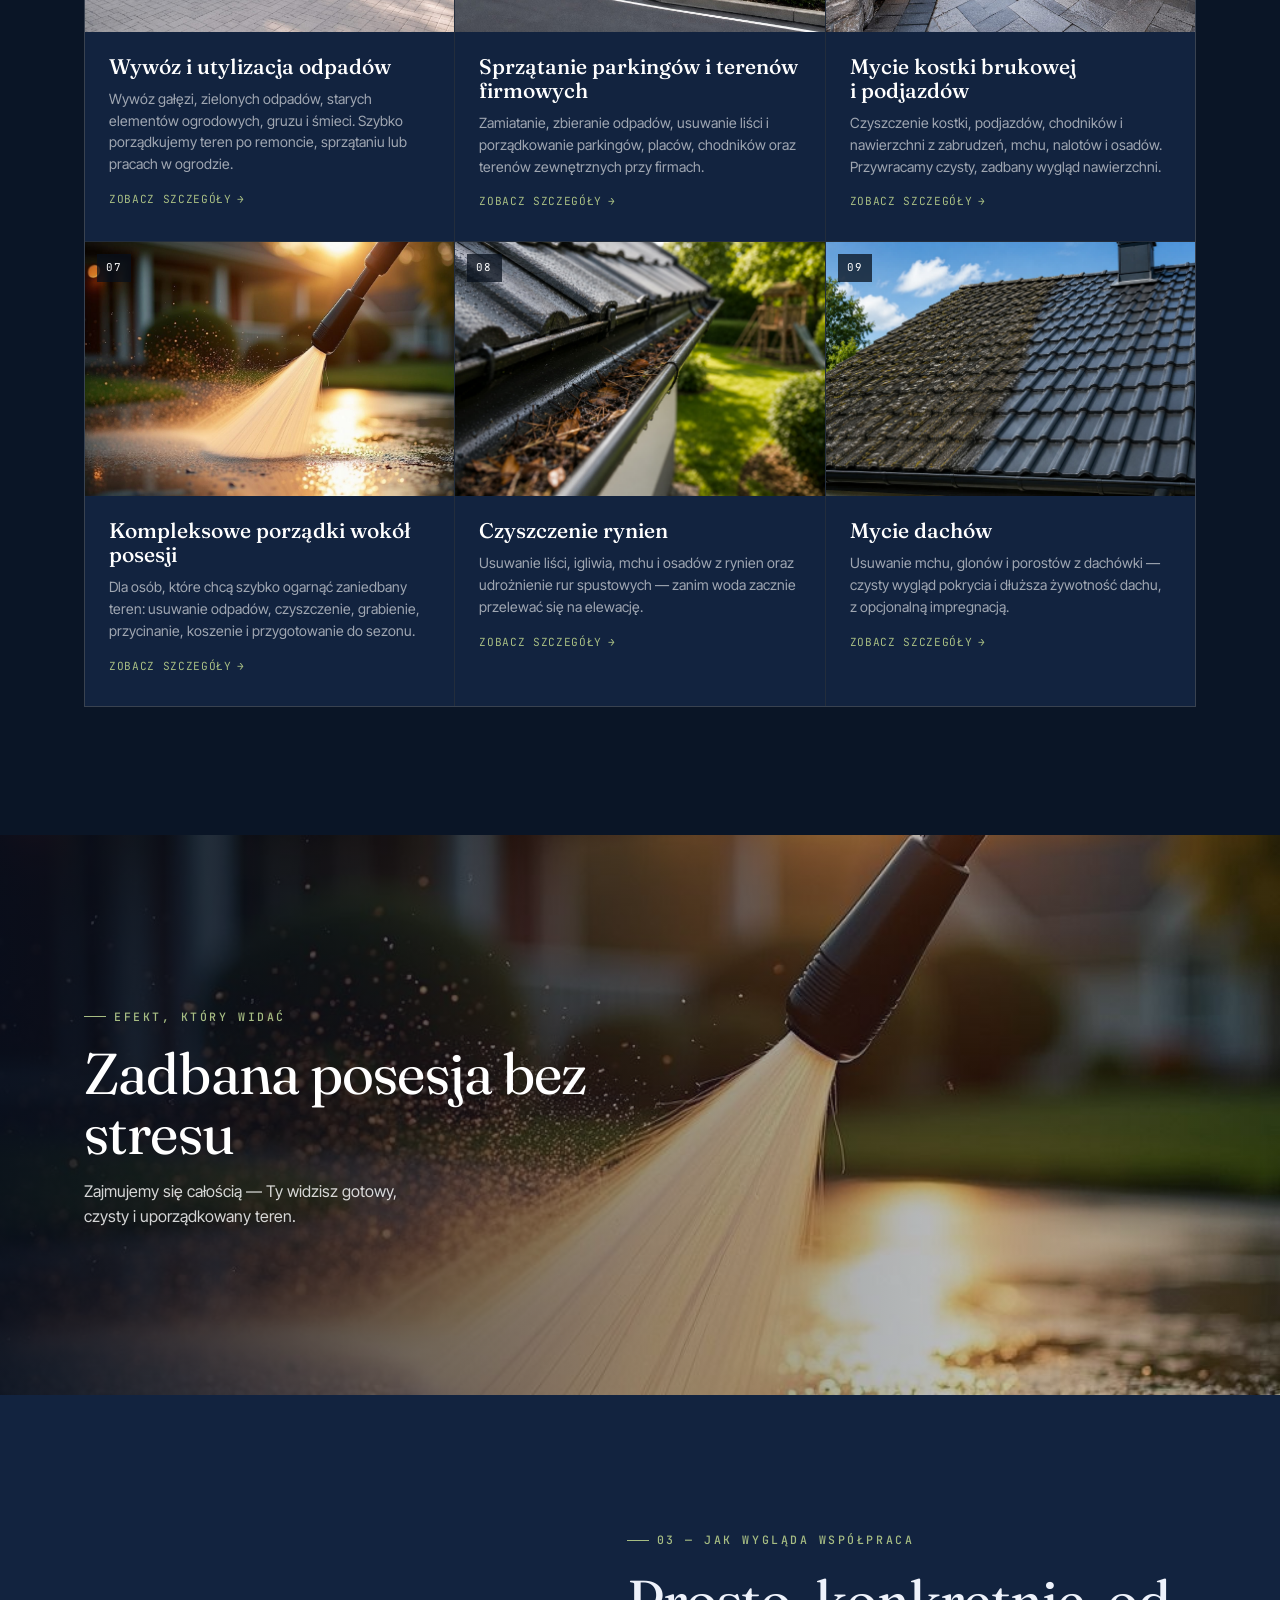
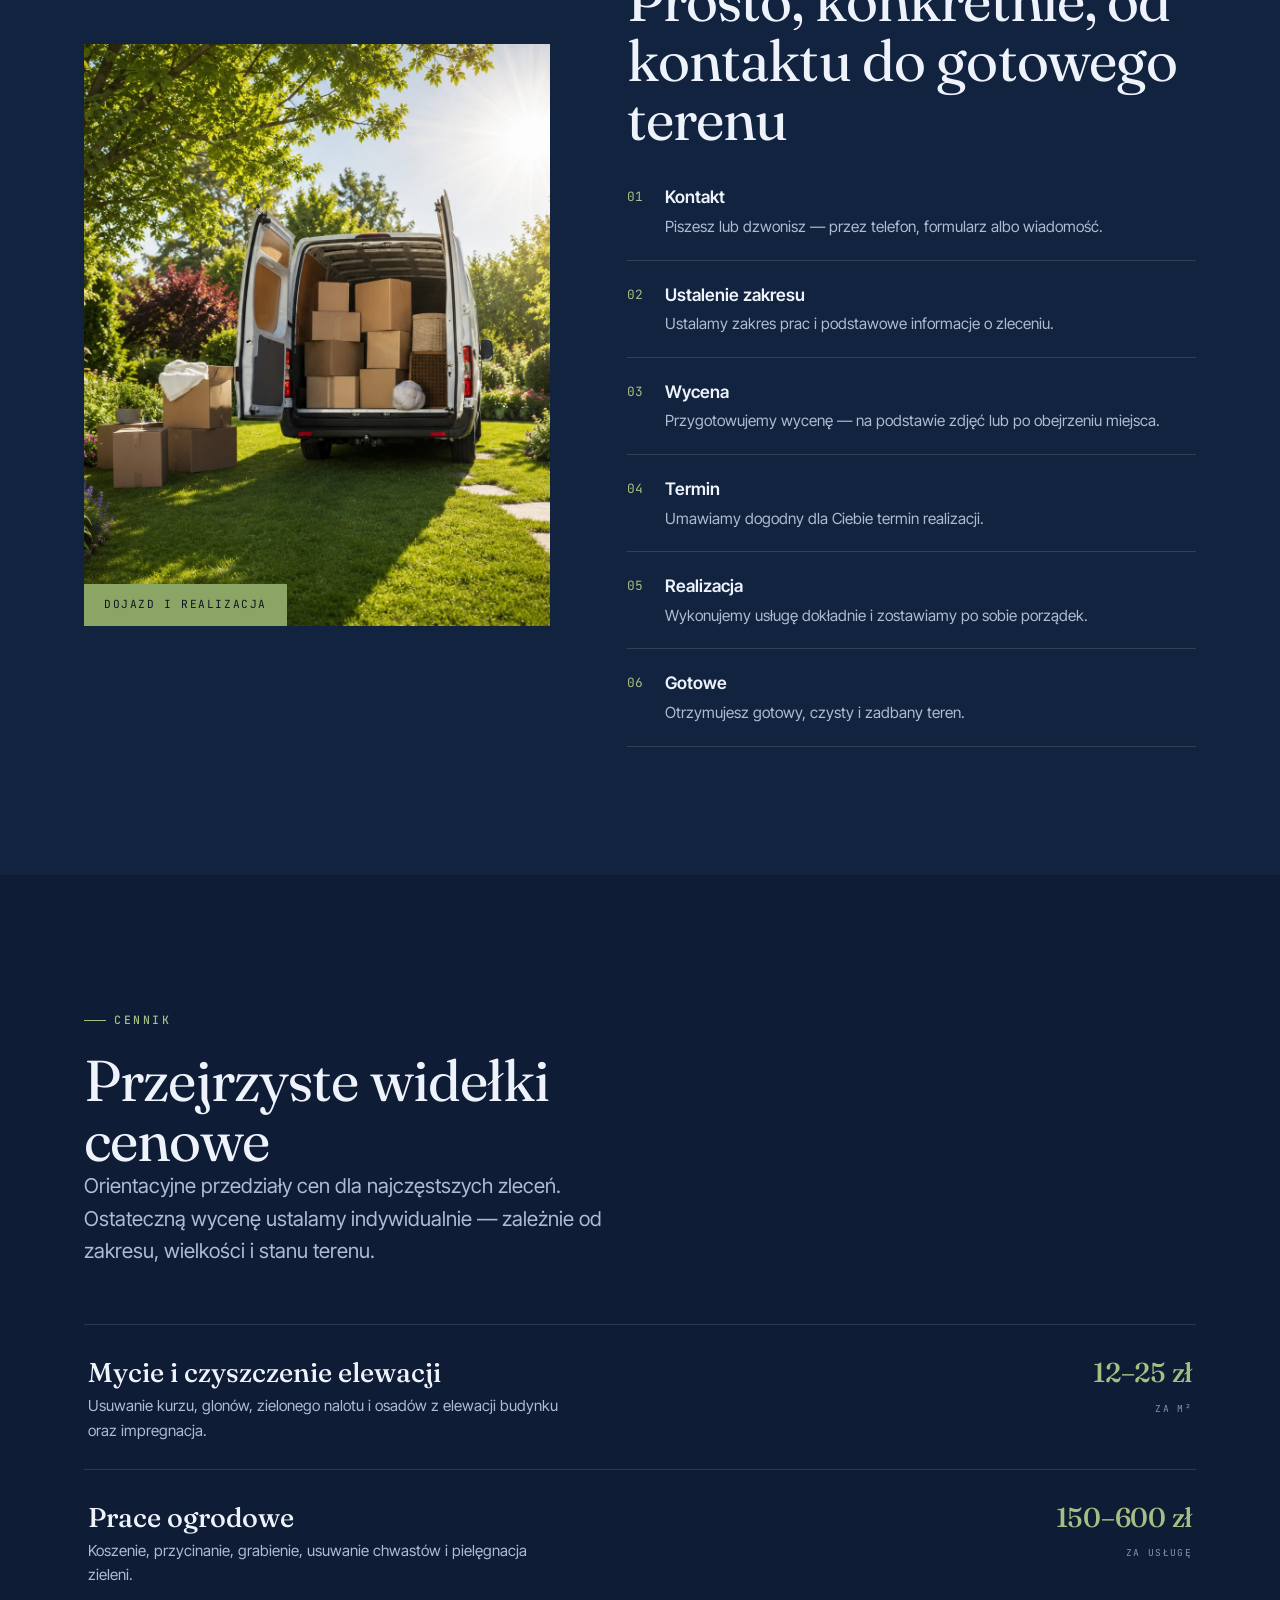
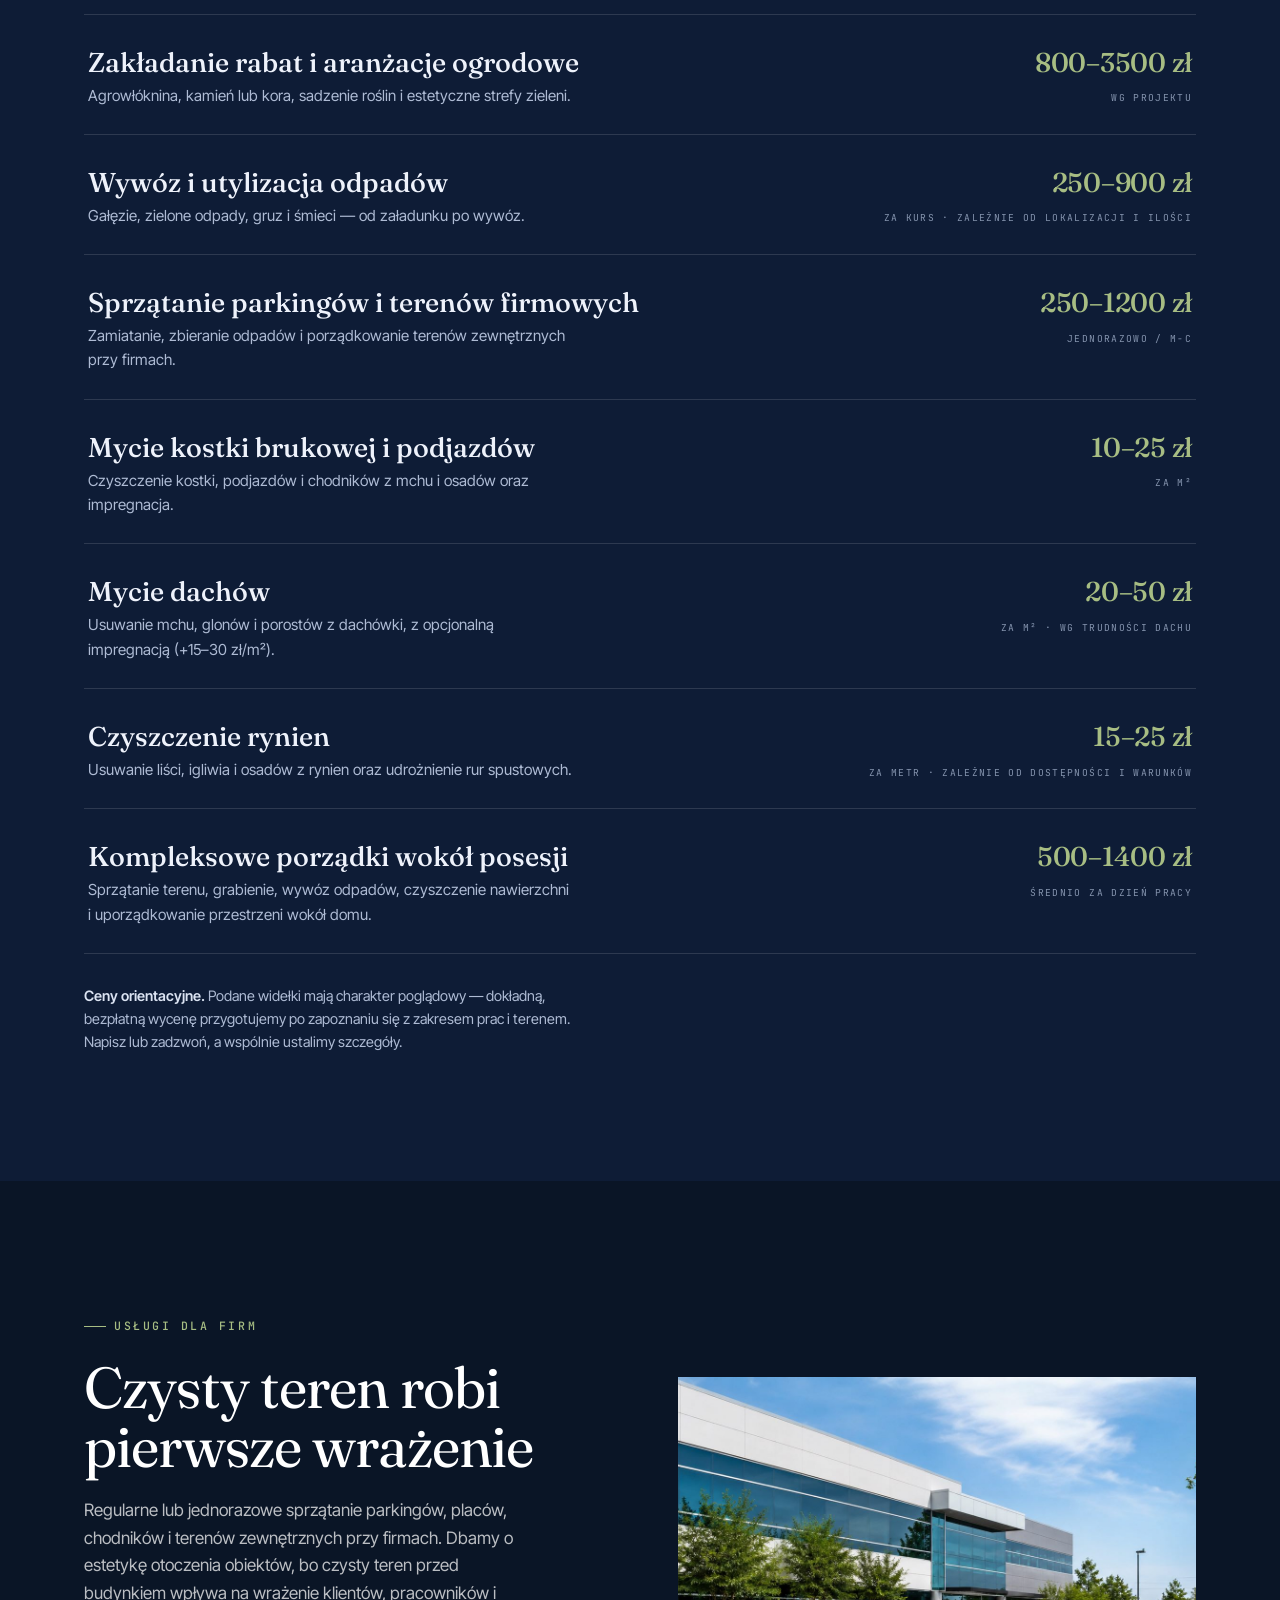
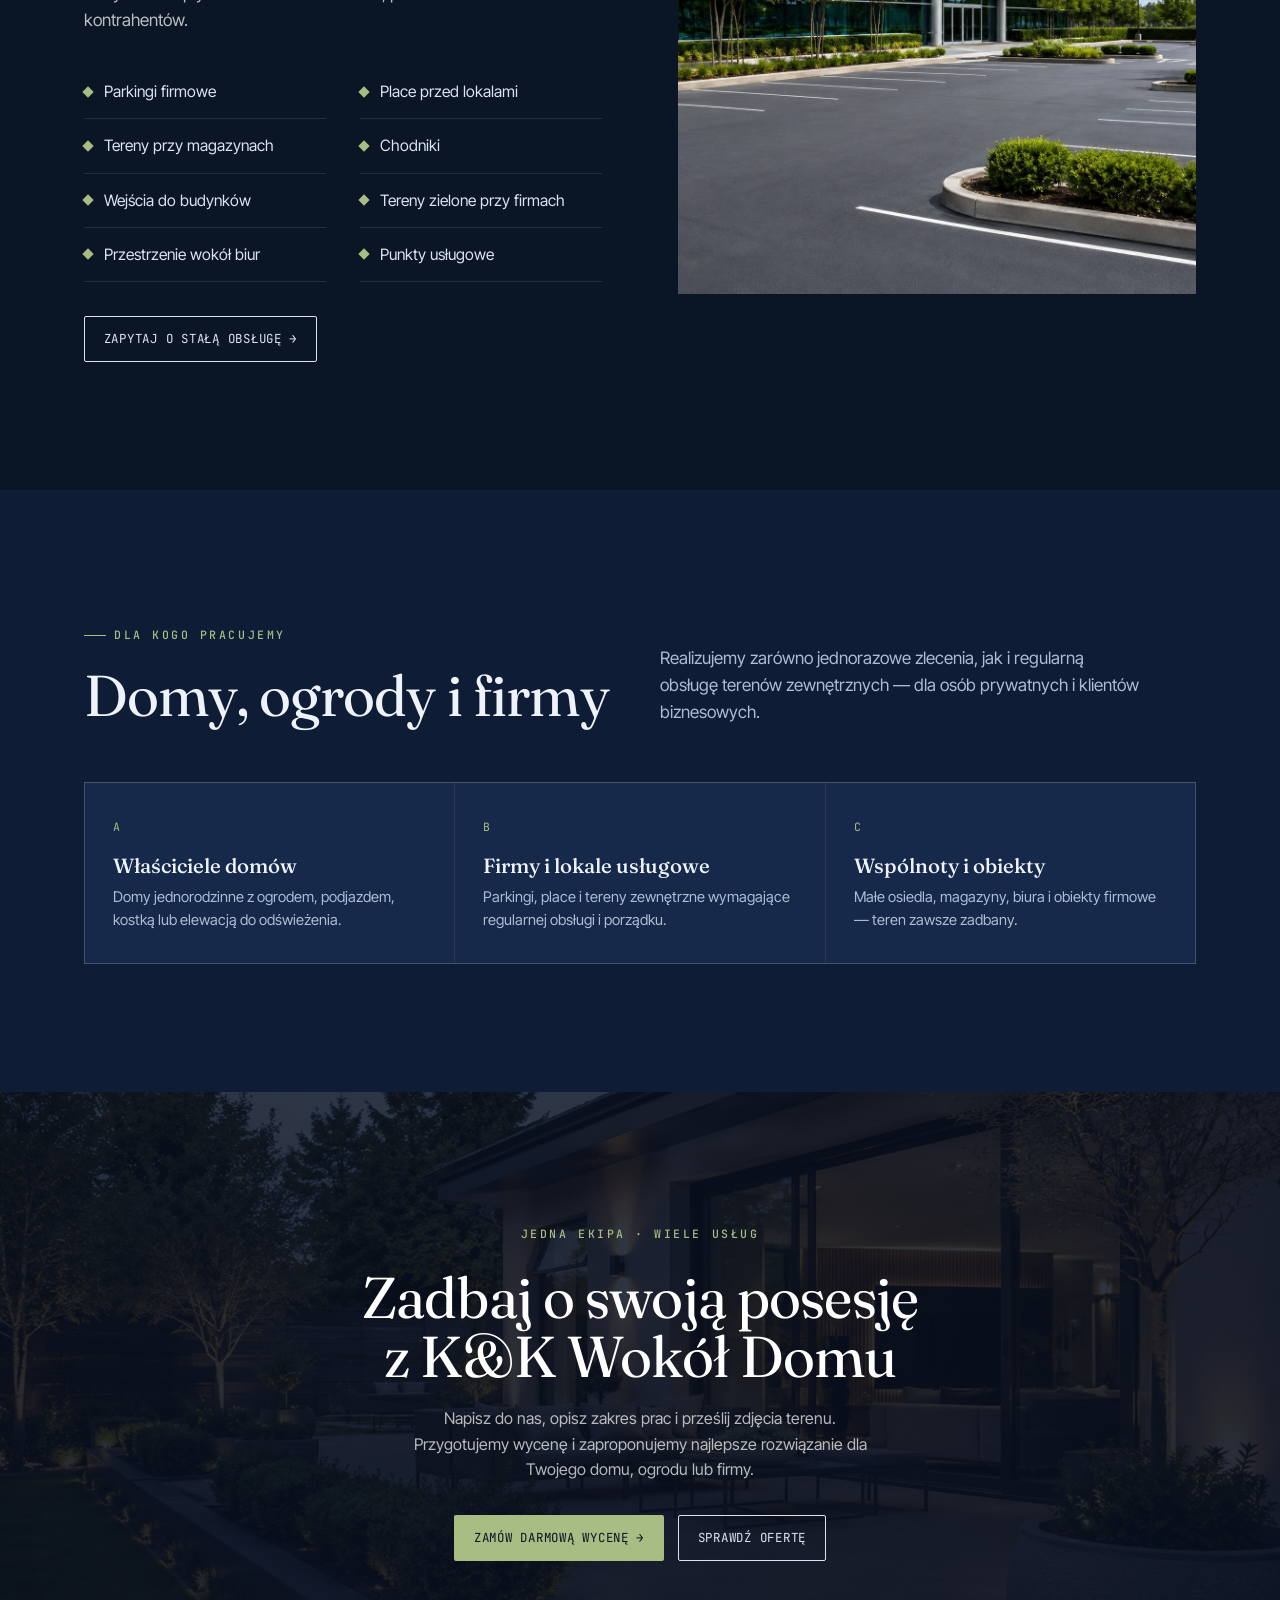
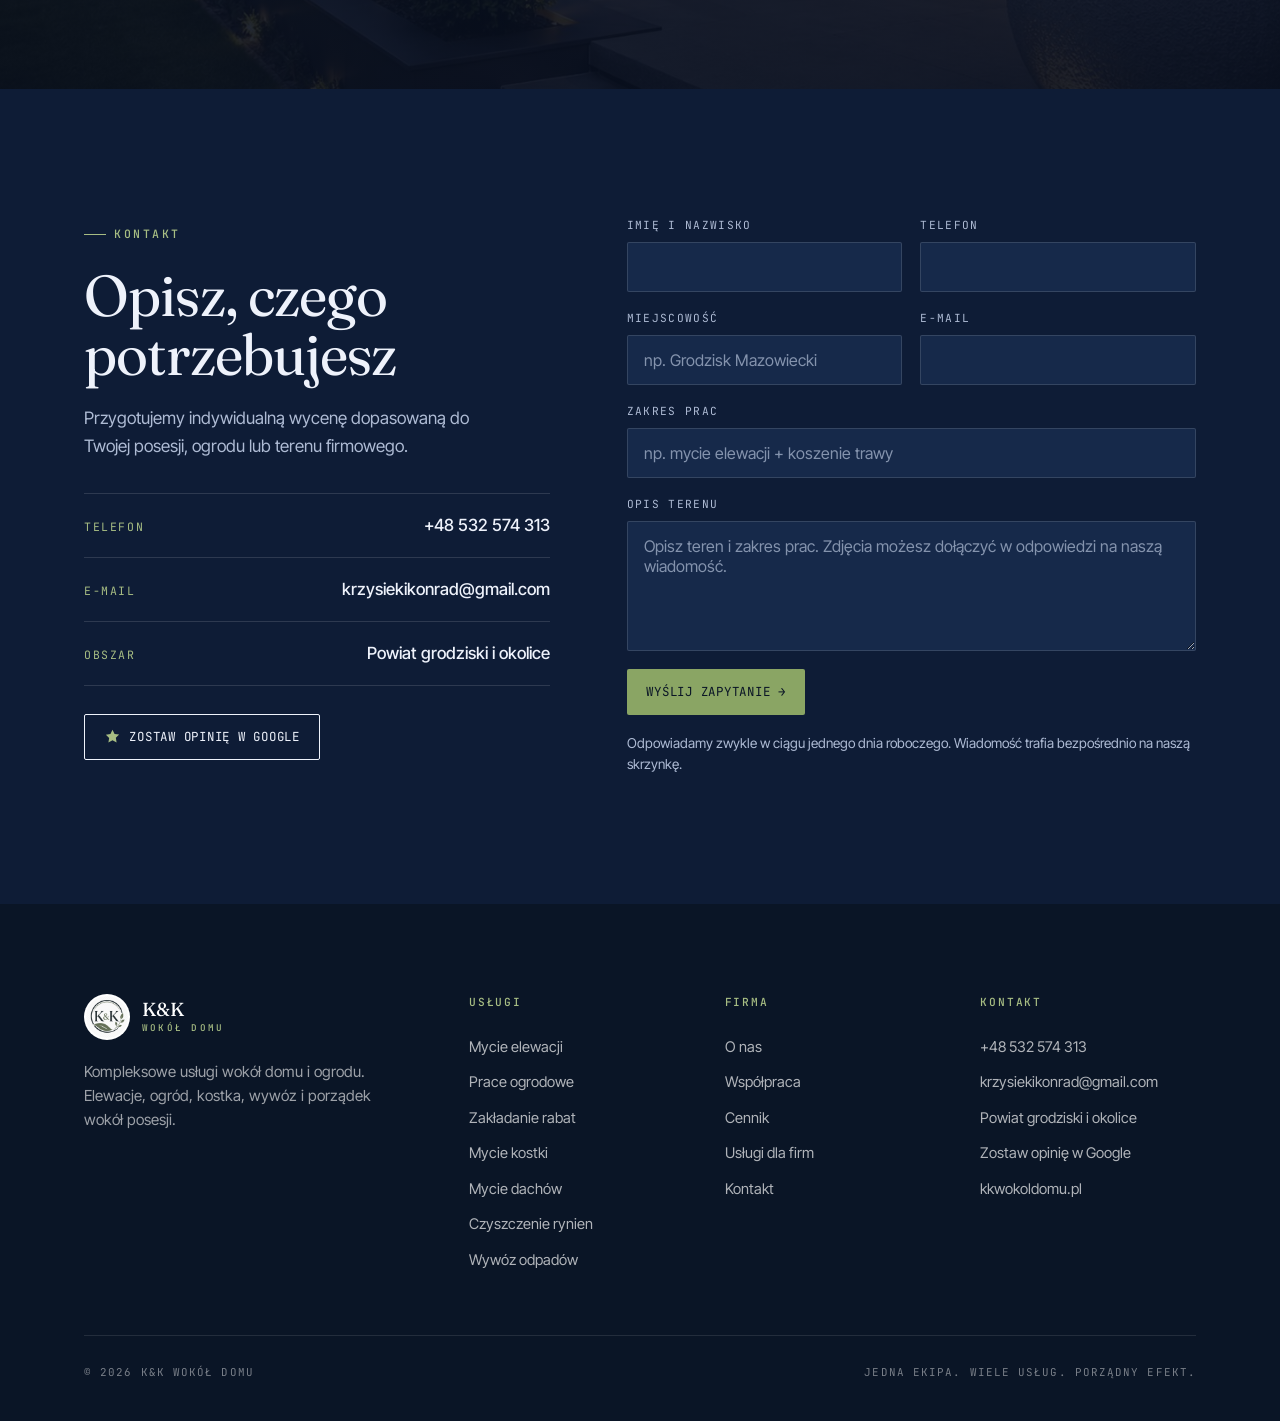
==== commit d2c5d6bd: "Nowa usługa: Mycie dachów z progami cenowymi - Podstrona mycie-dachow.html z nagłówkiem (zdjęcie dac" ====
--- a/index.html
+++ b/index.html
@@ -4,8 +4,8 @@
 <meta charset="UTF-8">
 <meta name="viewport" content="width=device-width, initial-scale=1.0">
 <title>K&amp;K Wokół Domu — Usługi ogrodowe, elewacje, wywóz i sprzątanie parkingów</title>
-<meta name="description" content="Kompleksowe usługi wokół domu, ogrodu i firmy w powiecie grodziskim. Mycie elewacji, prace ogrodowe, zakładanie rabat, wywóz odpadów, mycie kostki i sprzątanie parkingów.">
-<meta name="keywords" content="usługi wokół domu, usługi ogrodowe, mycie elewacji, mycie kostki brukowej, sprzątanie parkingów, sprzątanie terenów zewnętrznych, wywóz odpadów, zakładanie rabat, prace ogrodowe, kompleksowa obsługa posesji, pielęgnacja ogrodu, porządki wokół domu, sprzątanie posesji, obsługa terenów zewnętrznych dla firm, czyszczenie rynien, udrażnianie rur spustowych, powiat grodziski, usługi wokół domu Grodzisk Mazowiecki">
+<meta name="description" content="Kompleksowe usługi wokół domu, ogrodu i firmy w powiecie grodziskim. Mycie elewacji i dachów, prace ogrodowe, zakładanie rabat, wywóz odpadów, mycie kostki i sprzątanie parkingów.">
+<meta name="keywords" content="usługi wokół domu, usługi ogrodowe, mycie elewacji, mycie kostki brukowej, sprzątanie parkingów, sprzątanie terenów zewnętrznych, wywóz odpadów, zakładanie rabat, prace ogrodowe, kompleksowa obsługa posesji, pielęgnacja ogrodu, porządki wokół domu, sprzątanie posesji, obsługa terenów zewnętrznych dla firm, czyszczenie rynien, udrażnianie rur spustowych, mycie dachów, usuwanie mchu z dachu, powiat grodziski, usługi wokół domu Grodzisk Mazowiecki">
 <link rel="canonical" href="https://kkwokoldomu.pl/">
 <meta name="robots" content="index, follow">
 
@@ -16,7 +16,14 @@
 <meta property="og:title" content="K&amp;K Wokół Domu — Kompleksowe usługi wokół domu, ogrodu i firmy">
 <meta property="og:description" content="Elewacje, ogrody, wywóz odpadów, sprzątanie parkingów i prace porządkowe — jedna ekipa, wiele usług, profesjonalny efekt.">
 <meta property="og:url" content="https://kkwokoldomu.pl/">
-<meta property="og:image" content="https://kkwokoldomu.pl/assets/hero.jpg">
+<meta property="og:image" content="https://kkwokoldomu.pl/assets/og-image.jpg">
+<meta property="og:image:width" content="1200">
+<meta property="og:image:height" content="630">
+<meta property="og:image:alt" content="K&amp;K Wokół Domu — ekipa przy pracy wokół liter K&amp;K z kamienia i zieleni">
+<meta name="twitter:card" content="summary_large_image">
+<meta name="twitter:title" content="K&amp;K Wokół Domu — Kompleksowe usługi wokół domu, ogrodu i firmy">
+<meta name="twitter:description" content="Elewacje, ogrody, wywóz odpadów, sprzątanie parkingów i prace porządkowe — jedna ekipa, wiele usług, profesjonalny efekt.">
+<meta name="twitter:image" content="https://kkwokoldomu.pl/assets/og-image.jpg">
 
 <link rel="icon" href="favicon.ico" sizes="any">
 <link rel="icon" type="image/png" sizes="48x48" href="assets/favicon-48.png">
@@ -51,6 +58,7 @@
     { "@type": "Offer", "itemOffered": { "@type": "Service", "name": "Sprzątanie parkingów i terenów firmowych" } },
     { "@type": "Offer", "itemOffered": { "@type": "Service", "name": "Mycie kostki brukowej i podjazdów" } },
     { "@type": "Offer", "itemOffered": { "@type": "Service", "name": "Czyszczenie rynien" } },
+    { "@type": "Offer", "itemOffered": { "@type": "Service", "name": "Mycie dachów" } },
     { "@type": "Offer", "itemOffered": { "@type": "Service", "name": "Kompleksowe porządki wokół posesji" } }
   ]
 }
@@ -133,8 +141,8 @@
         <a href="#uslugi" class="link-arrow">Zobacz usługi <span class="arw">→</span></a>
       </div>
       <div class="hcard">
-        <div class="hcard-top"><span class="dot"></span><h3>Elewacje i kostka</h3></div>
-        <p>Mycie elewacji, kostki brukowej i podjazdów — czysty, odświeżony efekt.</p>
+        <div class="hcard-top"><span class="dot"></span><h3>Elewacje, dachy, kostka</h3></div>
+        <p>Mycie elewacji, dachów, kostki i podjazdów — czysty, odświeżony efekt.</p>
         <a href="#uslugi" class="link-arrow">Zobacz usługi <span class="arw">→</span></a>
       </div>
       <div class="hcard">
@@ -187,7 +195,7 @@
     <div class="sec-head reveal">
       <span class="eyebrow on-dark">02 — Usługi</span>
       <h2 class="display">Wszystko wokół Twojej posesji</h2>
-      <p class="lead">Od elewacji, przez ogród i kostkę, aż po rynny, wywóz odpadów i sprzątanie terenu. Osiem usług, które możesz łączyć w jednym zleceniu.</p>
+      <p class="lead">Od elewacji i dachów, przez ogród i kostkę, aż po rynny, wywóz odpadów i sprzątanie terenu. Dziewięć usług, które możesz łączyć w jednym zleceniu.</p>
     </div>
     <div class="svc-grid reveal">
       <a class="svc" href="uslugi/mycie-elewacji.html">
@@ -254,13 +262,14 @@
           <span class="svc-more">Zobacz szczegóły <span class="arw">→</span></span>
         </div>
       </a>
-      <article class="svc svc-cta">
-        <div class="svc-body">
-          <h3>Potrzebujesz kilku usług naraz?</h3>
-          <p>Połącz je w jednym zleceniu — przygotujemy wspólną wycenę dla całej posesji.</p>
-          <a href="#kontakt" class="link-arrow">Poproś o wycenę <span class="arw">→</span></a>
-        </div>
-      </article>
+      <a class="svc" href="uslugi/mycie-dachow.html">
+        <div class="svc-img"><img src="assets/dach.jpg" alt="Mycie dachu — połowa zamszona, połowa czysta dachówka" loading="lazy"><span class="num">09</span></div>
+        <div class="svc-body">
+          <h3>Mycie dachów</h3>
+          <p>Usuwanie mchu, glonów i porostów z dachówki — czysty wygląd pokrycia i dłuższa żywotność dachu, z opcjonalną impregnacją.</p>
+          <span class="svc-more">Zobacz szczegóły <span class="arw">→</span></span>
+        </div>
+      </a>
     </div>
   </div>
 </section>
@@ -357,6 +366,14 @@
           <p>Czyszczenie kostki, podjazdów i chodników z mchu i osadów oraz impregnacja.</p>
         </div>
         <div class="price-val"><strong>10–25 zł</strong><small>za m²</small></div>
+      </a>
+
+      <a class="price-row" href="uslugi/mycie-dachow.html">
+        <div class="price-info">
+          <h3>Mycie dachów</h3>
+          <p>Usuwanie mchu, glonów i porostów z dachówki, z opcjonalną impregnacją (+15–30 zł/m²).</p>
+        </div>
+        <div class="price-val"><strong>20–50 zł</strong><small>za m² · wg trudności dachu</small></div>
       </a>
 
       <a class="price-row" href="uslugi/czyszczenie-rynien.html">
@@ -517,6 +534,7 @@
         <a href="#uslugi">Prace ogrodowe</a>
         <a href="#uslugi">Zakładanie rabat</a>
         <a href="#uslugi">Mycie kostki</a>
+        <a href="uslugi/mycie-dachow.html">Mycie dachów</a>
         <a href="uslugi/czyszczenie-rynien.html">Czyszczenie rynien</a>
         <a href="#uslugi">Wywóz odpadów</a>
       </div>
--- a/assets/styles.css
+++ b/assets/styles.css
@@ -360,6 +360,13 @@
 .price-card .k{font-family:var(--f-mono);font-size:.68rem;letter-spacing:.16em;text-transform:uppercase;color:var(--sage);}
 .price-card .amount{font-family:var(--f-display);font-weight:500;font-size:clamp(2.1rem,4.4vw,3rem);color:var(--sage);margin:12px 0 2px;line-height:1;letter-spacing:-.01em;}
 .price-card .unit{font-family:var(--f-mono);font-size:.68rem;letter-spacing:.12em;text-transform:uppercase;color:var(--muted-light);}
+.price-tiers{list-style:none;margin:14px 0 0;}
+.price-tiers li{display:flex;justify-content:space-between;gap:14px;align-items:baseline;padding:12px 0;border-bottom:1px solid var(--line);}
+.price-tiers li:first-child{border-top:1px solid var(--line);}
+.price-tiers .lbl{font-size:.98rem;color:var(--cream-on-dark);}
+.price-tiers .val{font-family:var(--f-display);font-weight:500;font-size:1.18rem;color:var(--sage);white-space:nowrap;letter-spacing:-.01em;}
+.price-tiers li.extra .lbl{color:var(--muted);}
+.price-tiers li.extra .val{color:var(--muted-light);font-size:1.02rem;}
 .price-card .pc-note{color:var(--muted);font-size:.92rem;margin:20px 0 24px;padding-top:20px;border-top:1px solid var(--line);}
 .price-card .btn{width:100%;justify-content:center;margin-bottom:10px;}
 .price-card .btn:last-child{margin-bottom:0;}
@@ -373,20 +380,27 @@
 .gallery{display:grid;grid-template-columns:repeat(3,1fr);gap:12px;margin-top:clamp(34px,4vw,52px);}
 .gallery--two{grid-template-columns:repeat(2,1fr);}
 
-/* ---------- Przed / po ---------- */
-.ba-list{display:grid;gap:clamp(20px,2.6vw,30px);margin-top:clamp(34px,4vw,52px);}
-.ba-pair{display:grid;grid-template-columns:1fr 1fr;gap:2px;background:var(--line);border:1px solid var(--line);}
-.ba-item{position:relative;overflow:hidden;background:var(--card);}
-.ba-item img{width:100%;aspect-ratio:1/1;object-fit:cover;display:block;transition:transform .6s cubic-bezier(0,0,.2,1);}
-.ba-item:hover img{transform:scale(1.04);}
+/* ---------- Przed / po: jedna para = jeden kadr ---------- */
+.ba-list{display:grid;gap:clamp(26px,3.4vw,44px);margin-top:clamp(34px,4vw,52px);}
+.ba-figure{margin:0;}
+.ba-pair{
+  display:grid;grid-template-columns:1fr 1fr;
+  border:1px solid var(--line);overflow:hidden;background:var(--card);
+}
+.ba-item{position:relative;overflow:hidden;}
+.ba-item + .ba-item{border-left:2px solid var(--sage);}
+.ba-item img{width:100%;aspect-ratio:1/1;object-fit:cover;display:block;}
 .ba-tag{
-  position:absolute;top:10px;left:10px;
-  font-family:var(--f-mono);font-size:.6rem;letter-spacing:.16em;text-transform:uppercase;
-  padding:5px 10px;
-}
-.ba-tag--przed{background:rgba(8,15,28,.8);color:#fff;}
+  position:absolute;top:0;left:0;
+  font-family:var(--f-mono);font-size:.64rem;letter-spacing:.18em;text-transform:uppercase;
+  padding:8px 14px;
+}
+.ba-tag--przed{background:rgba(8,15,28,.82);color:#fff;}
 .ba-tag--po{background:var(--sage-deep);color:var(--ink);}
-.ba-caption{margin-top:10px;font-size:.9rem;color:var(--muted);}
+.ba-caption{
+  margin-top:12px;display:flex;align-items:baseline;gap:12px;
+  font-family:var(--f-mono);font-size:.68rem;letter-spacing:.14em;text-transform:uppercase;color:var(--muted-light);
+}
 .gallery figure{position:relative;overflow:hidden;}
 .gallery img{width:100%;aspect-ratio:4/3;object-fit:cover;transition:transform .6s cubic-bezier(0,0,.2,1);}
 .gallery figure:hover img{transform:scale(1.05);}
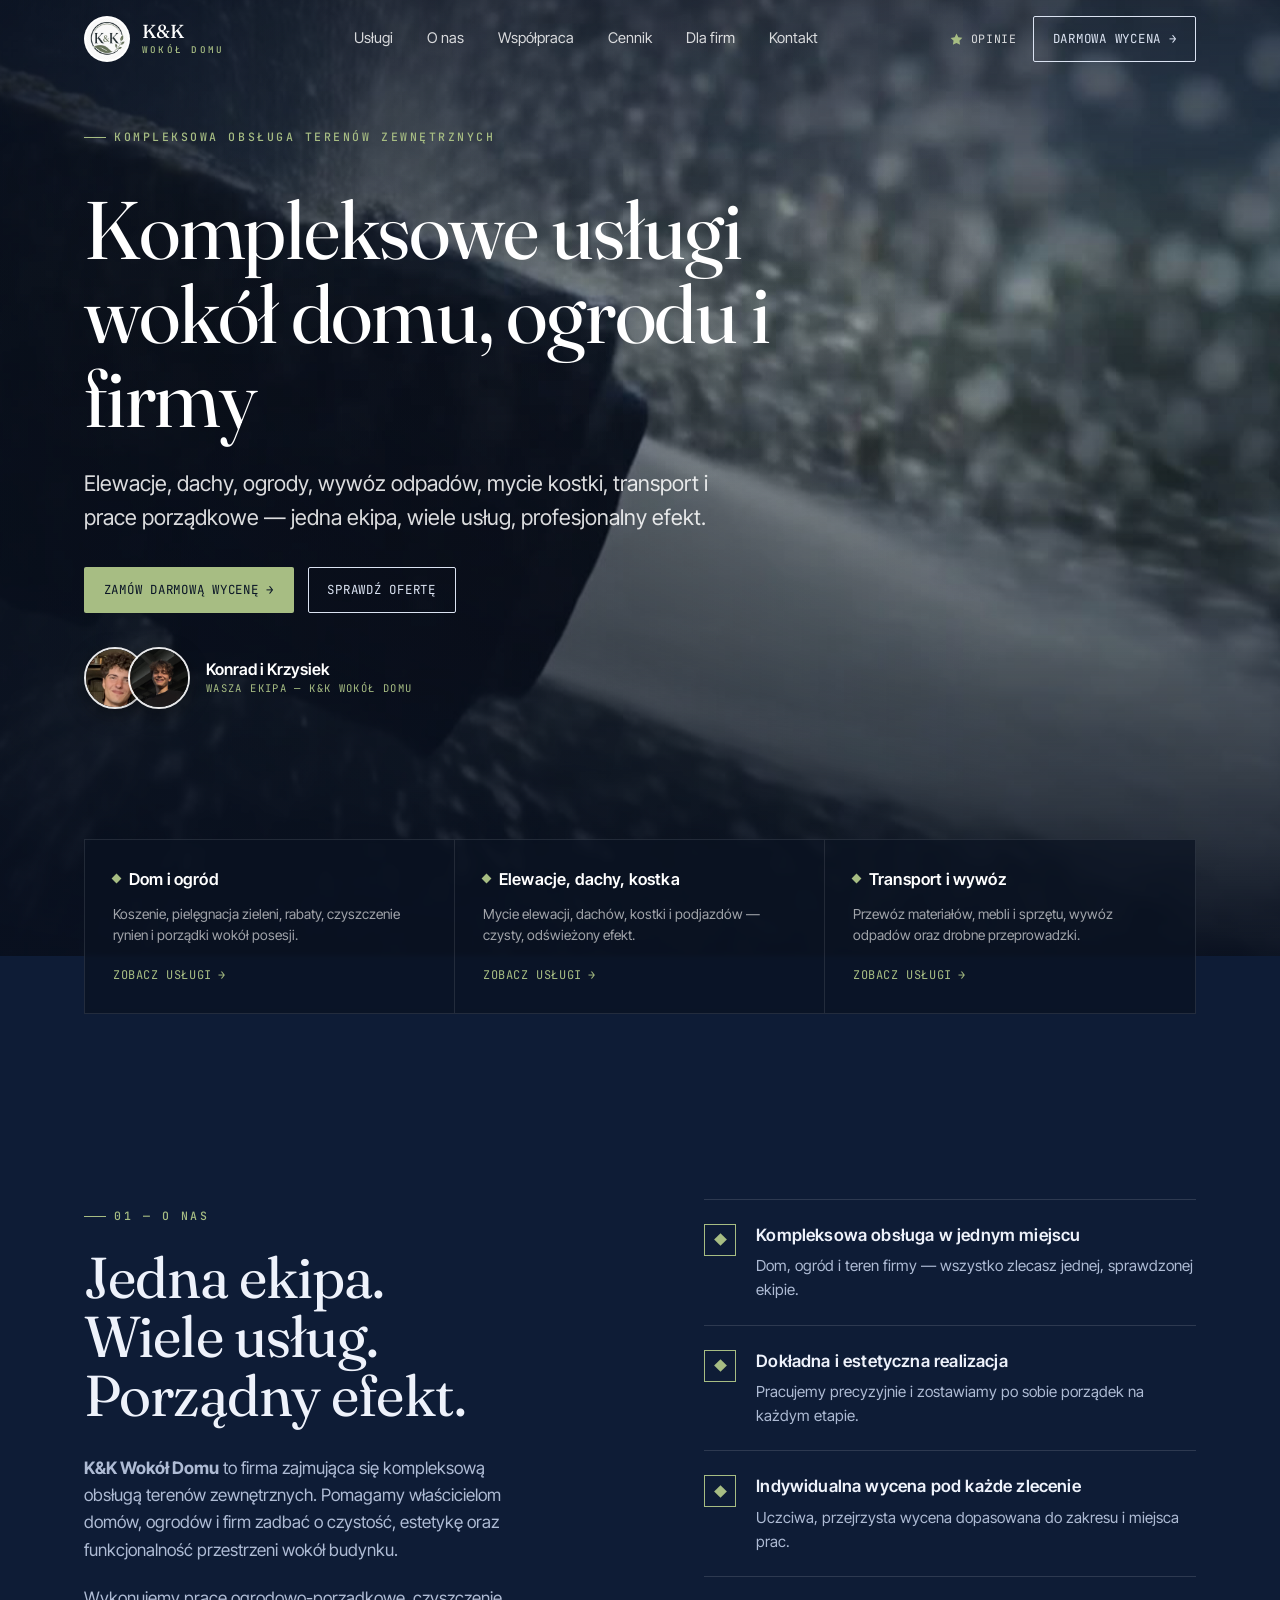
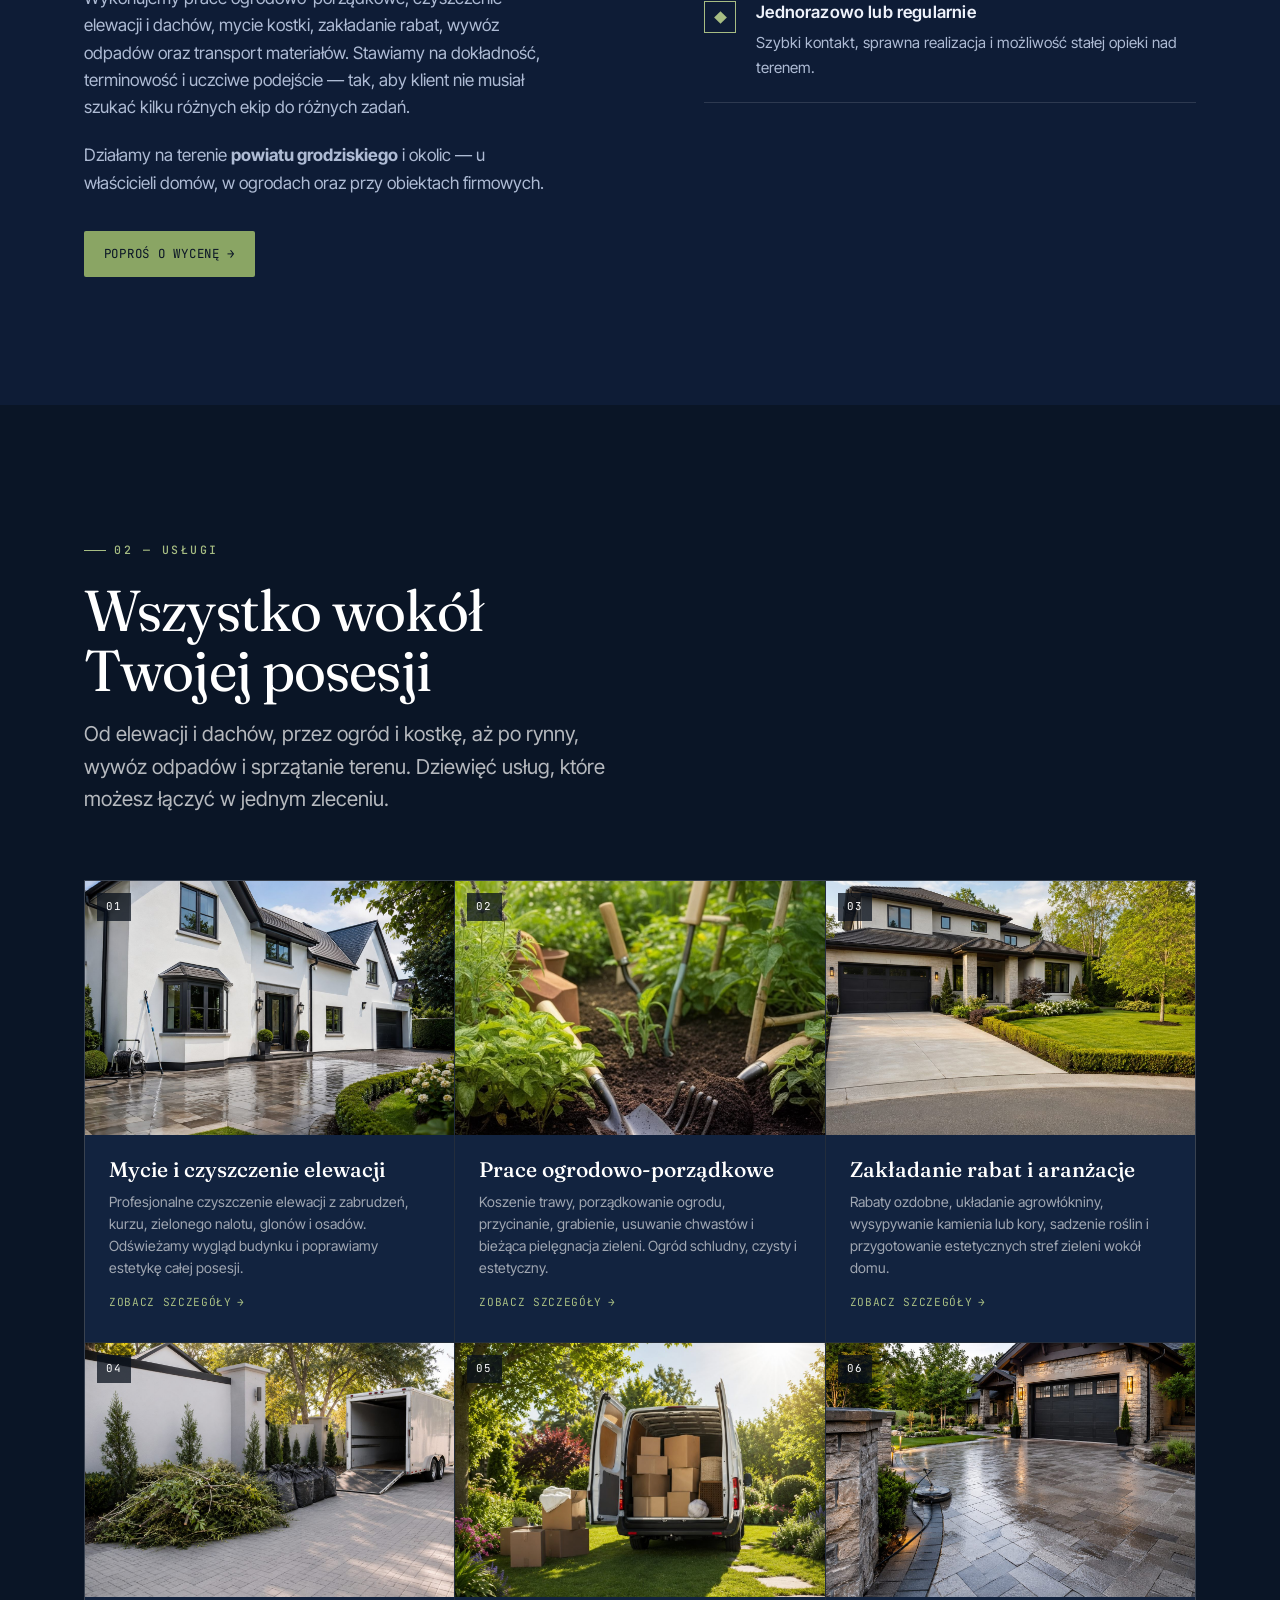
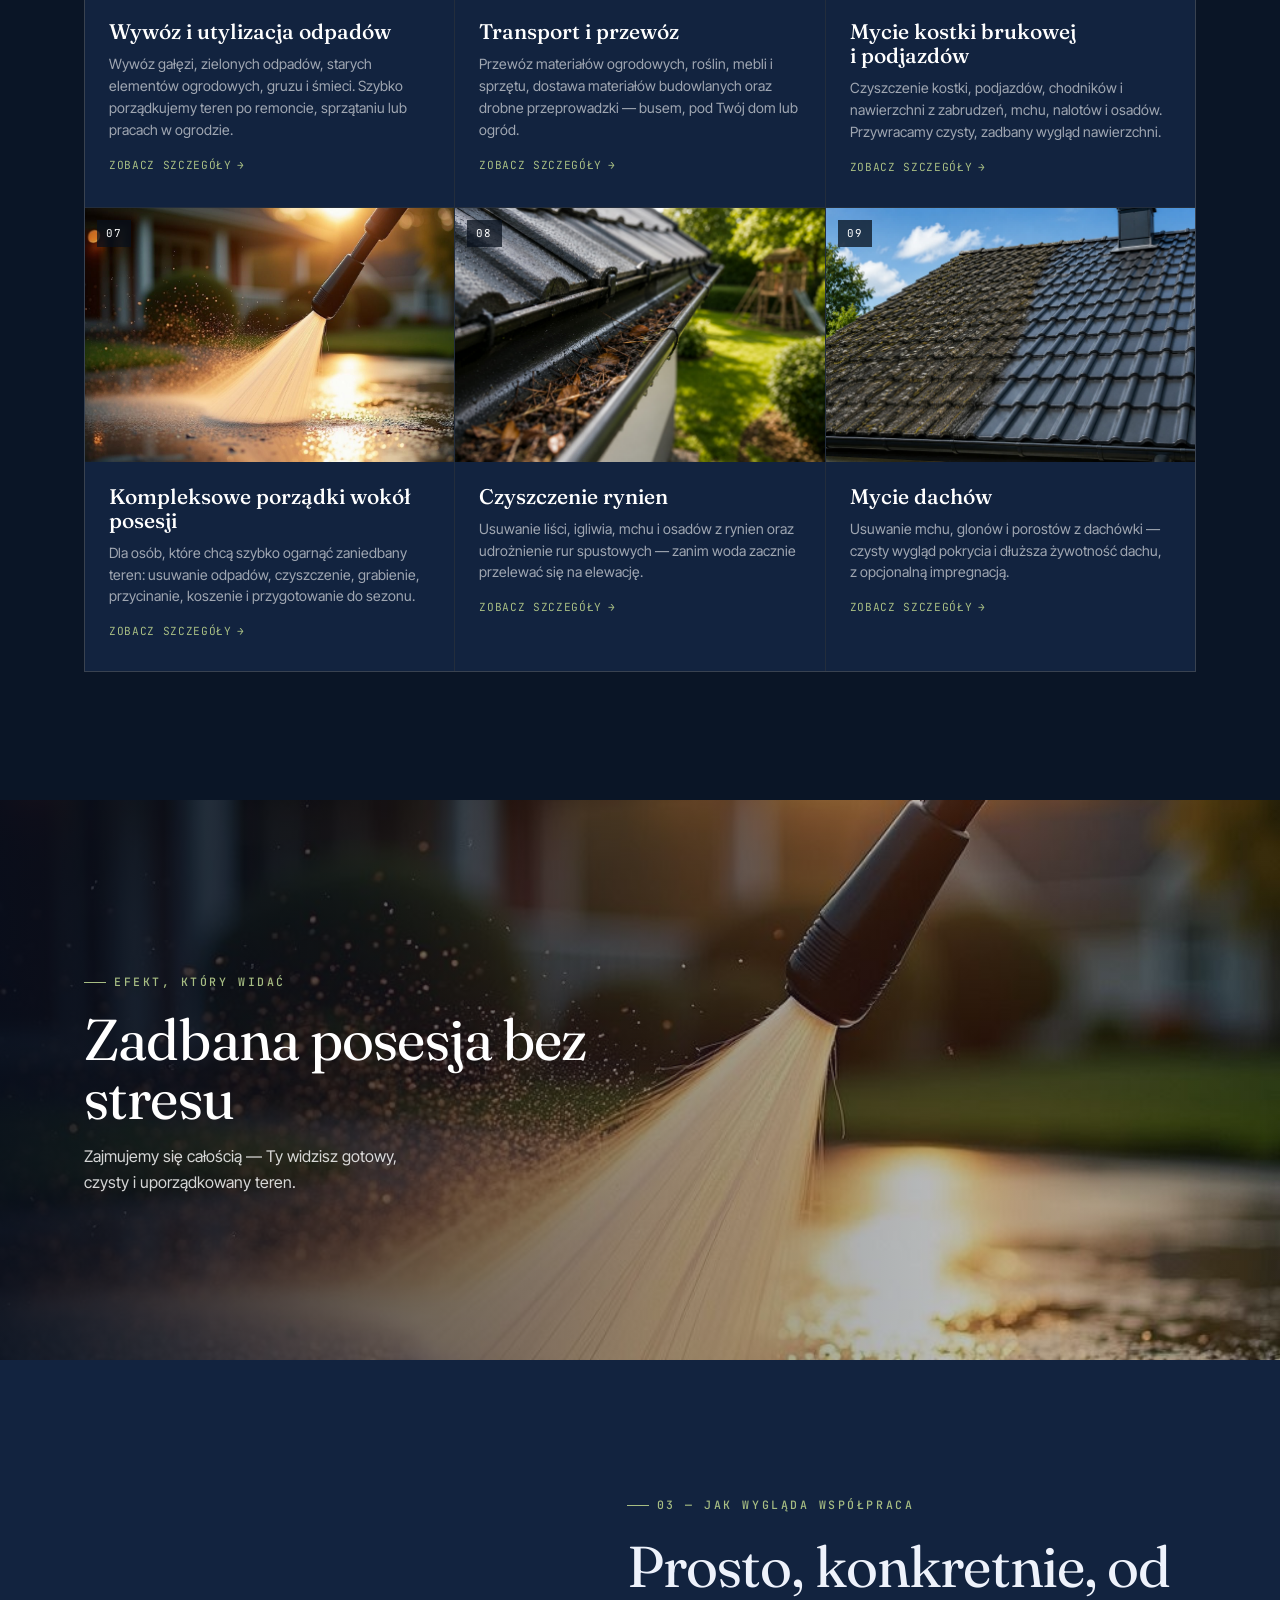
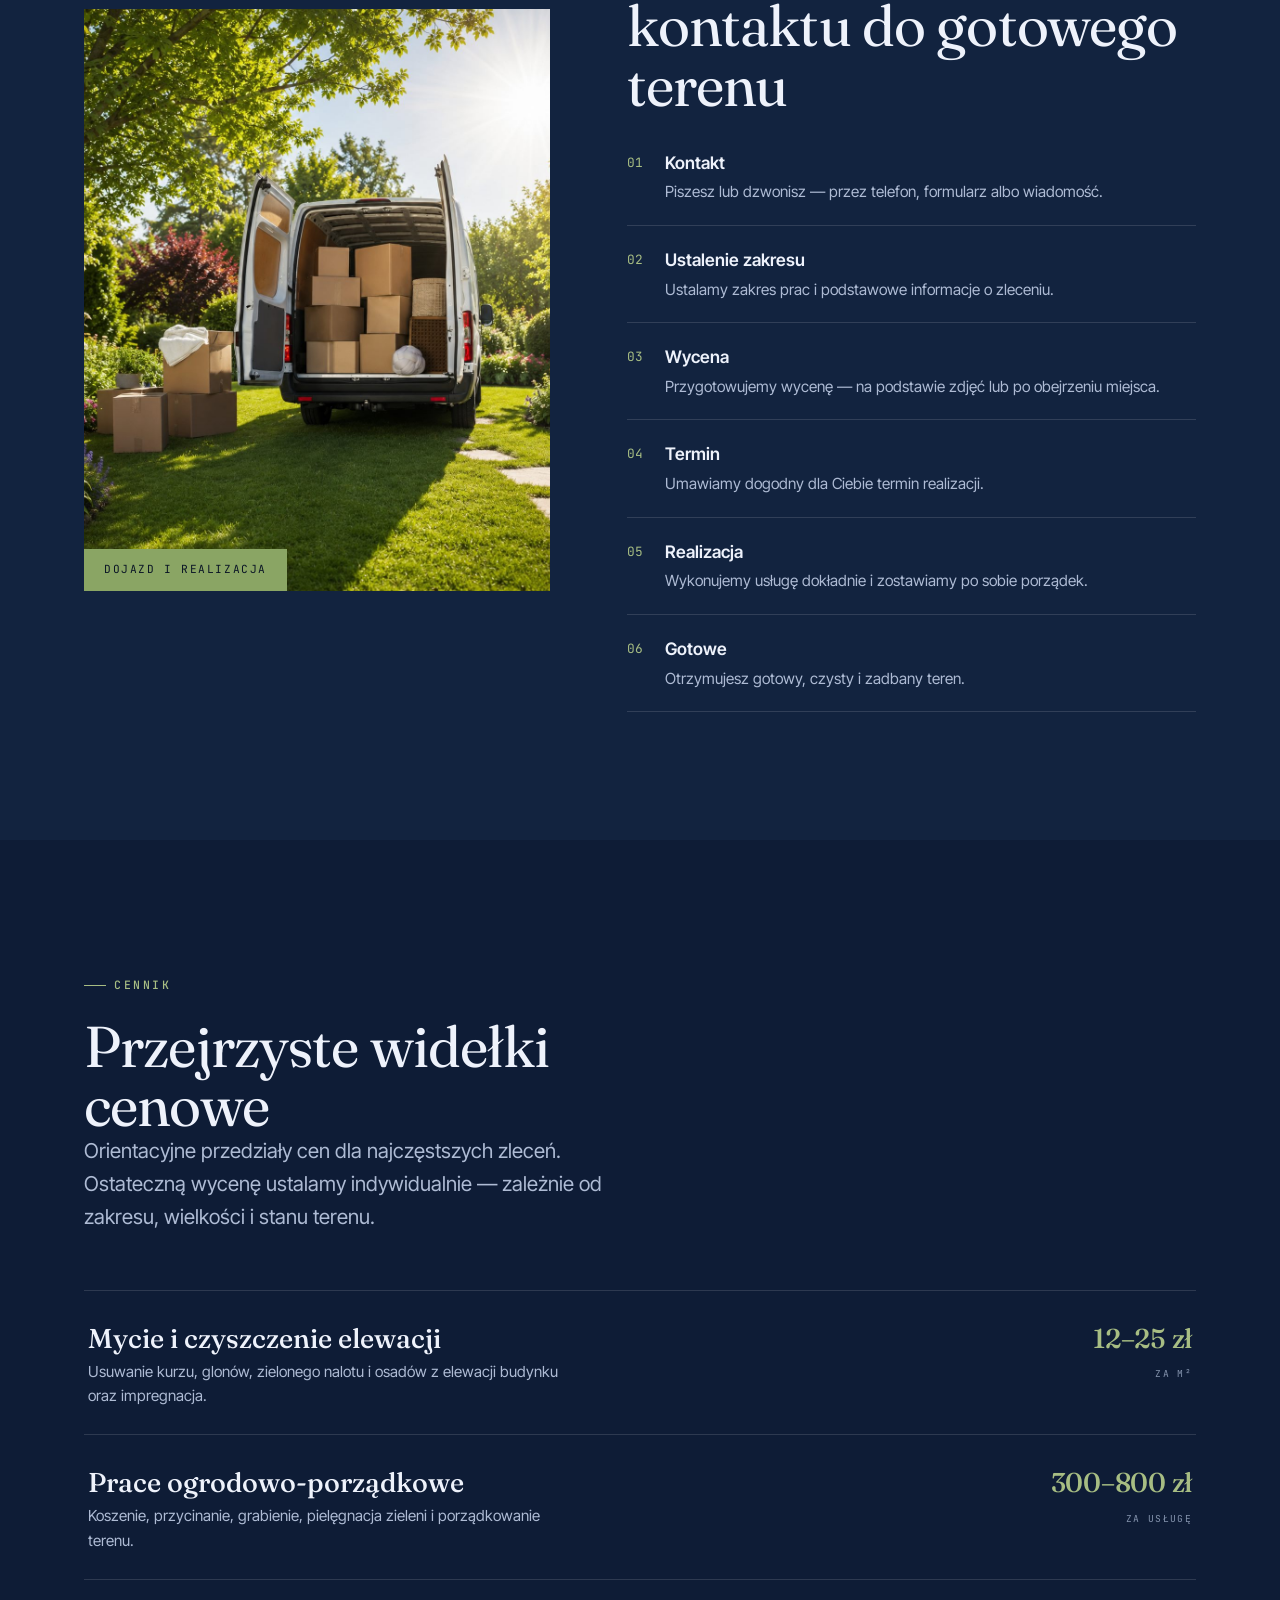
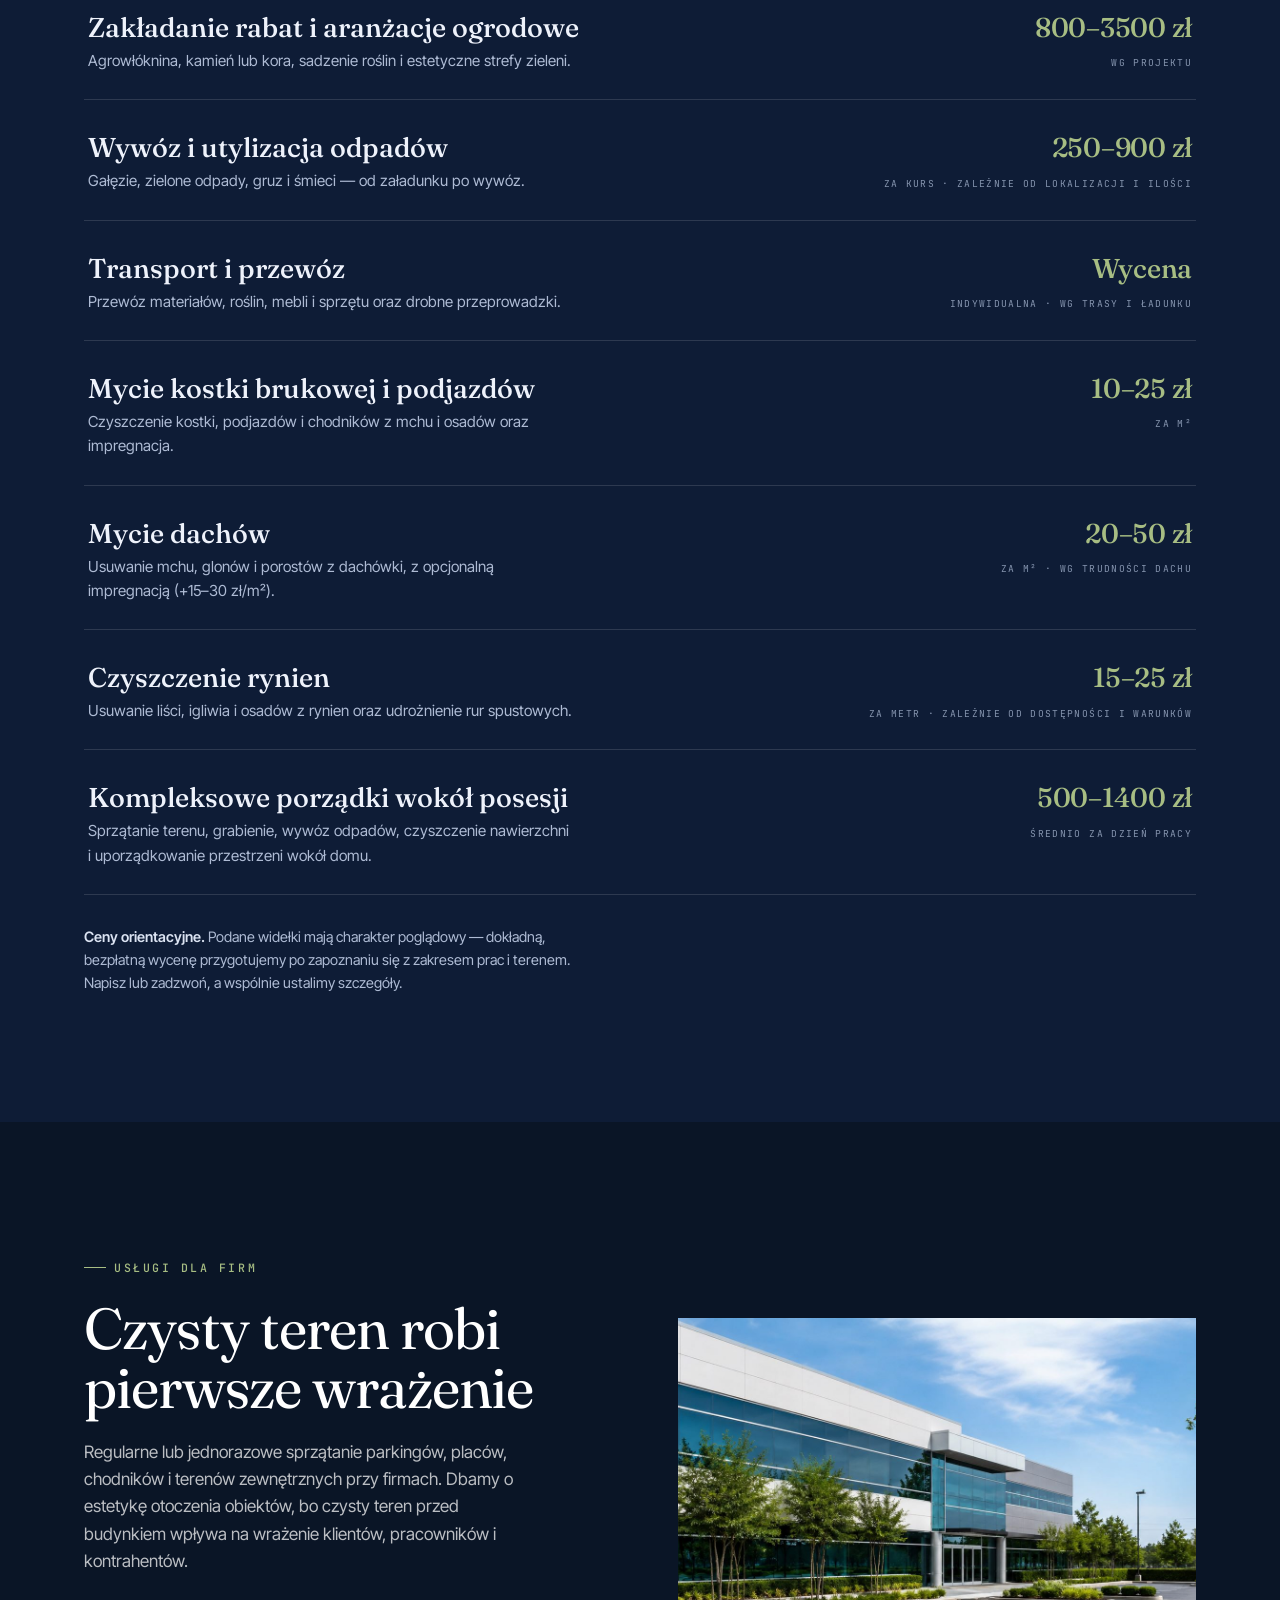
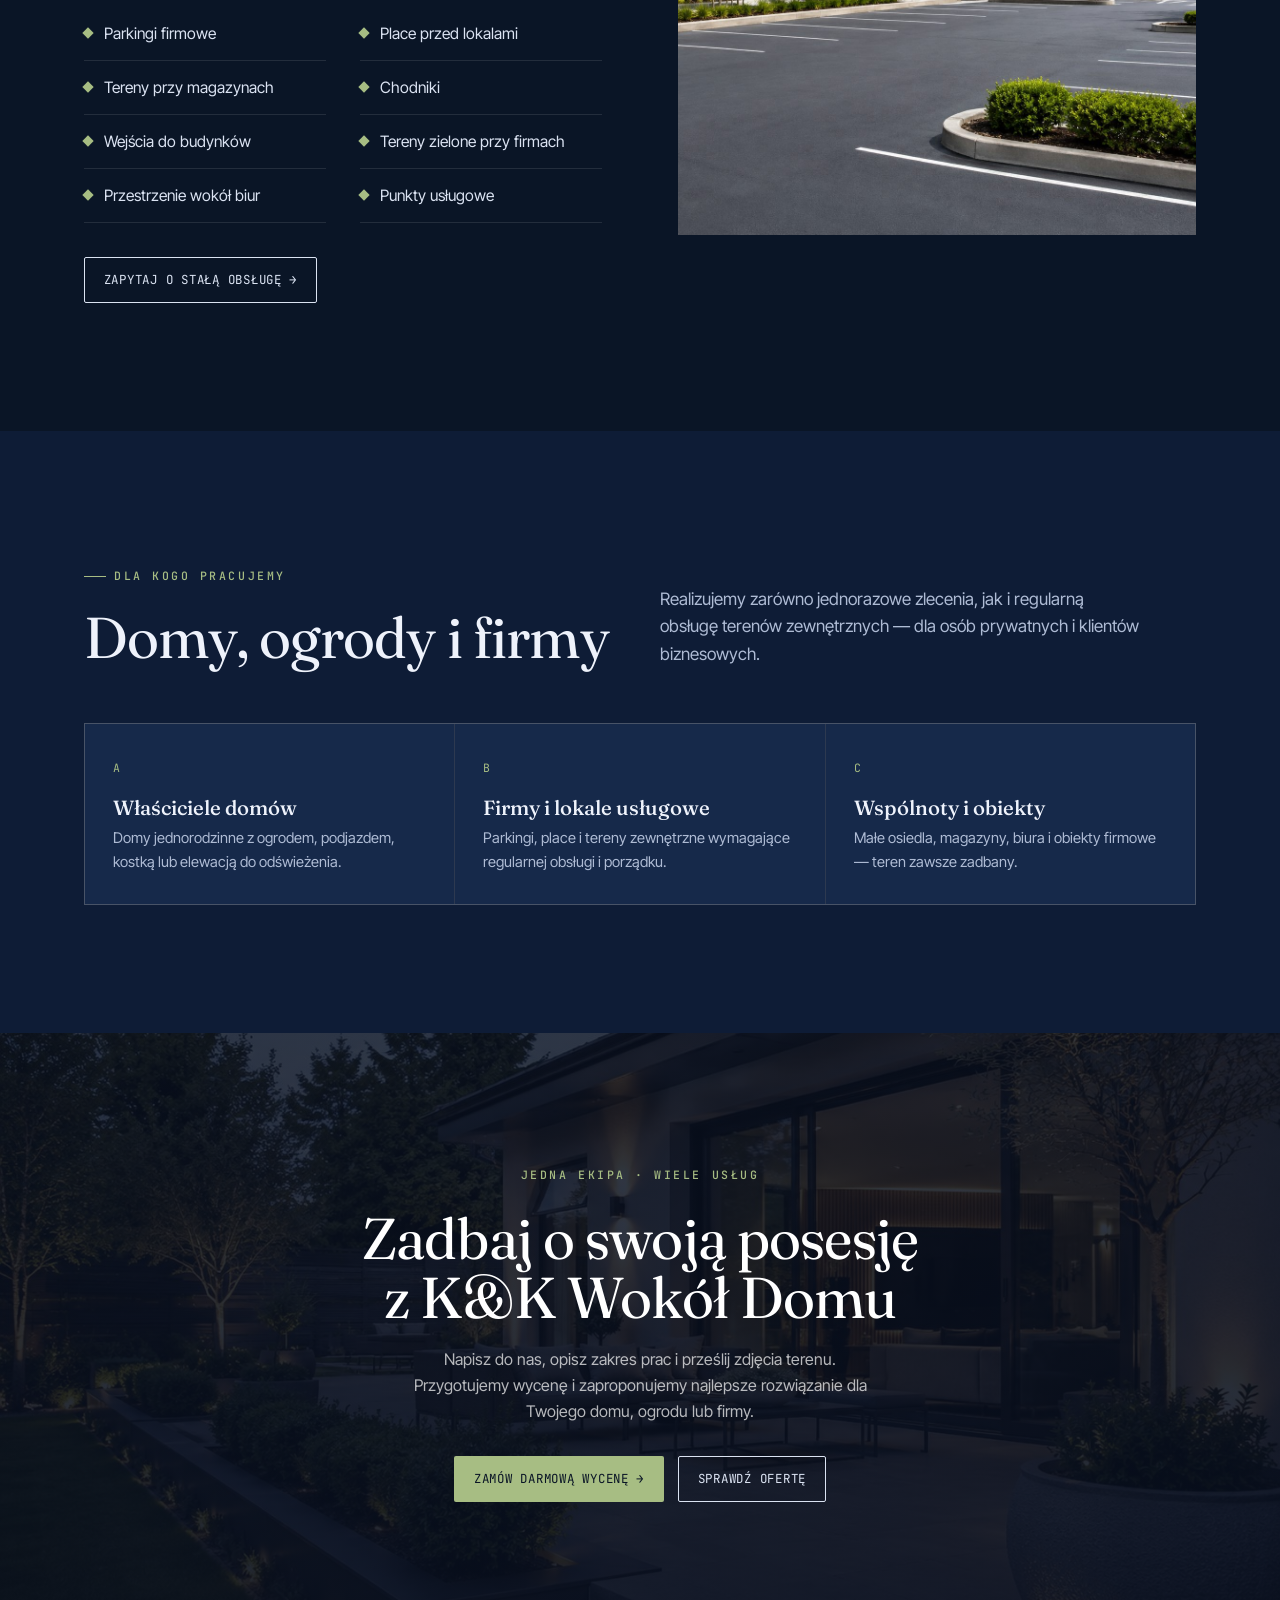
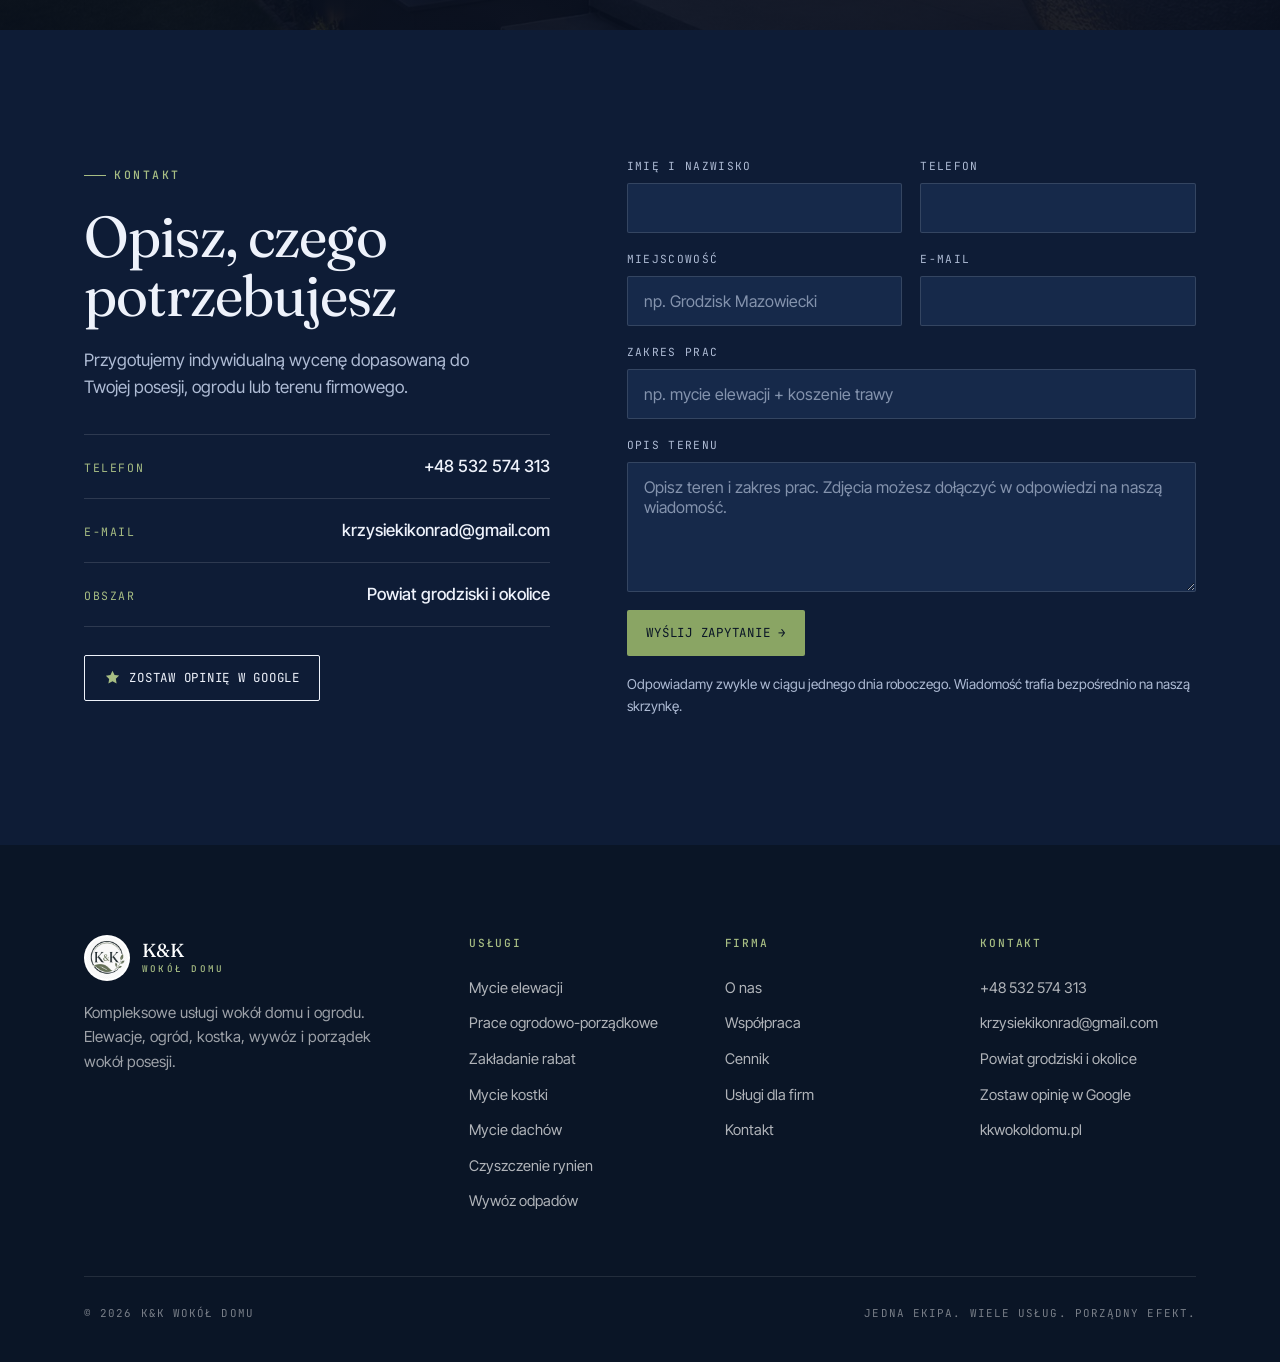
==== commit 97d2d73b: "Zamiana usługi: parkingi -> transport; prace ogrodowo-porządkowe - Usunięto usługę "Sprzątanie parki" ====
--- a/index.html
+++ b/index.html
@@ -3,9 +3,9 @@
 <head>
 <meta charset="UTF-8">
 <meta name="viewport" content="width=device-width, initial-scale=1.0">
-<title>K&amp;K Wokół Domu — Usługi ogrodowe, elewacje, wywóz i sprzątanie parkingów</title>
-<meta name="description" content="Kompleksowe usługi wokół domu, ogrodu i firmy w powiecie grodziskim. Mycie elewacji i dachów, prace ogrodowe, zakładanie rabat, wywóz odpadów, mycie kostki i sprzątanie parkingów.">
-<meta name="keywords" content="usługi wokół domu, usługi ogrodowe, mycie elewacji, mycie kostki brukowej, sprzątanie parkingów, sprzątanie terenów zewnętrznych, wywóz odpadów, zakładanie rabat, prace ogrodowe, kompleksowa obsługa posesji, pielęgnacja ogrodu, porządki wokół domu, sprzątanie posesji, obsługa terenów zewnętrznych dla firm, czyszczenie rynien, udrażnianie rur spustowych, mycie dachów, usuwanie mchu z dachu, powiat grodziski, usługi wokół domu Grodzisk Mazowiecki">
+<title>K&amp;K Wokół Domu — Usługi ogrodowe, elewacje, dachy, wywóz i transport</title>
+<meta name="description" content="Kompleksowe usługi wokół domu, ogrodu i firmy w powiecie grodziskim. Mycie elewacji i dachów, prace ogrodowo-porządkowe, zakładanie rabat, wywóz odpadów, mycie kostki i transport.">
+<meta name="keywords" content="usługi wokół domu, usługi ogrodowe, mycie elewacji, mycie kostki brukowej, transport materiałów, przewóz, drobne przeprowadzki, wywóz odpadów, zakładanie rabat, prace ogrodowo-porządkowe,kompleksowa obsługa posesji, pielęgnacja ogrodu, porządki wokół domu, sprzątanie posesji, obsługa terenów zewnętrznych dla firm, czyszczenie rynien, udrażnianie rur spustowych, mycie dachów, usuwanie mchu z dachu, powiat grodziski, usługi wokół domu Grodzisk Mazowiecki">
 <link rel="canonical" href="https://kkwokoldomu.pl/">
 <meta name="robots" content="index, follow">
 
@@ -14,7 +14,7 @@
 <meta property="og:locale" content="pl_PL">
 <meta property="og:site_name" content="K&amp;K Wokół Domu">
 <meta property="og:title" content="K&amp;K Wokół Domu — Kompleksowe usługi wokół domu, ogrodu i firmy">
-<meta property="og:description" content="Elewacje, ogrody, wywóz odpadów, sprzątanie parkingów i prace porządkowe — jedna ekipa, wiele usług, profesjonalny efekt.">
+<meta property="og:description" content="Elewacje, dachy, ogrody, wywóz odpadów, mycie kostki i transport — jedna ekipa, wiele usług, profesjonalny efekt.">
 <meta property="og:url" content="https://kkwokoldomu.pl/">
 <meta property="og:image" content="https://kkwokoldomu.pl/assets/og-image.jpg">
 <meta property="og:image:width" content="1200">
@@ -22,7 +22,7 @@
 <meta property="og:image:alt" content="K&amp;K Wokół Domu — ekipa przy pracy wokół liter K&amp;K z kamienia i zieleni">
 <meta name="twitter:card" content="summary_large_image">
 <meta name="twitter:title" content="K&amp;K Wokół Domu — Kompleksowe usługi wokół domu, ogrodu i firmy">
-<meta name="twitter:description" content="Elewacje, ogrody, wywóz odpadów, sprzątanie parkingów i prace porządkowe — jedna ekipa, wiele usług, profesjonalny efekt.">
+<meta name="twitter:description" content="Elewacje, dachy, ogrody, wywóz odpadów, mycie kostki i transport — jedna ekipa, wiele usług, profesjonalny efekt.">
 <meta name="twitter:image" content="https://kkwokoldomu.pl/assets/og-image.jpg">
 
 <link rel="icon" href="favicon.ico" sizes="any">
@@ -42,7 +42,7 @@
   "@context": "https://schema.org",
   "@type": "LocalBusiness",
   "name": "K&K Wokół Domu",
-  "description": "Kompleksowa obsługa terenów zewnętrznych: mycie elewacji, prace ogrodowe, zakładanie rabat, wywóz odpadów, mycie kostki brukowej oraz sprzątanie parkingów i terenów firmowych.",
+  "description": "Kompleksowa obsługa terenów zewnętrznych: mycie elewacji i dachów, prace ogrodowo-porządkowe, zakładanie rabat, wywóz odpadów, mycie kostki brukowej, czyszczenie rynien oraz transport materiałów.",
   "url": "https://kkwokoldomu.pl",
   "email": "krzysiekikonrad@gmail.com",
   "telephone": "+48532574313",
@@ -52,10 +52,10 @@
   "logo": "https://kkwokoldomu.pl/assets/favicon-192.png",
   "makesOffer": [
     { "@type": "Offer", "itemOffered": { "@type": "Service", "name": "Mycie i czyszczenie elewacji" } },
-    { "@type": "Offer", "itemOffered": { "@type": "Service", "name": "Prace ogrodowe" } },
+    { "@type": "Offer", "itemOffered": { "@type": "Service", "name": "Prace ogrodowo-porządkowe" } },
     { "@type": "Offer", "itemOffered": { "@type": "Service", "name": "Zakładanie rabat i aranżacje ogrodowe" } },
     { "@type": "Offer", "itemOffered": { "@type": "Service", "name": "Wywóz i utylizacja odpadów" } },
-    { "@type": "Offer", "itemOffered": { "@type": "Service", "name": "Sprzątanie parkingów i terenów firmowych" } },
+    { "@type": "Offer", "itemOffered": { "@type": "Service", "name": "Transport i przewóz" } },
     { "@type": "Offer", "itemOffered": { "@type": "Service", "name": "Mycie kostki brukowej i podjazdów" } },
     { "@type": "Offer", "itemOffered": { "@type": "Service", "name": "Czyszczenie rynien" } },
     { "@type": "Offer", "itemOffered": { "@type": "Service", "name": "Mycie dachów" } },
@@ -116,7 +116,7 @@
   <div class="hero-inner">
     <span class="eyebrow on-dark">Kompleksowa obsługa terenów zewnętrznych</span>
     <h1 class="display">Kompleksowe usługi wokół domu, ogrodu i firmy</h1>
-    <p class="lead">Elewacje, ogrody, wywóz odpadów, mycie kostki, sprzątanie parkingów i prace porządkowe — jedna ekipa, wiele usług, profesjonalny efekt.</p>
+    <p class="lead">Elewacje, dachy, ogrody, wywóz odpadów, mycie kostki, transport i prace porządkowe — jedna ekipa, wiele usług, profesjonalny efekt.</p>
     <div class="hero-cta">
       <a href="#kontakt" class="btn btn-primary">Zamów darmową wycenę <span class="arw">→</span></a>
       <a href="#uslugi" class="btn btn-outline on-dark">Sprawdź ofertę</a>
@@ -146,9 +146,9 @@
         <a href="#uslugi" class="link-arrow">Zobacz usługi <span class="arw">→</span></a>
       </div>
       <div class="hcard">
-        <div class="hcard-top"><span class="dot"></span><h3>Firmy i tereny</h3></div>
-        <p>Sprzątanie parkingów, placów i terenów firmowych — jednorazowo lub stale.</p>
-        <a href="#dla-firm" class="link-arrow">Zobacz usługi <span class="arw">→</span></a>
+        <div class="hcard-top"><span class="dot"></span><h3>Transport i wywóz</h3></div>
+        <p>Przewóz materiałów, mebli i sprzętu, wywóz odpadów oraz drobne przeprowadzki.</p>
+        <a href="uslugi/transport.html" class="link-arrow">Zobacz usługi <span class="arw">→</span></a>
       </div>
     </div>
   </div>
@@ -163,7 +163,7 @@
         <span class="eyebrow">01 — O nas</span>
         <h2 class="display" style="margin:22px 0 28px;">Jedna ekipa.<br>Wiele usług.<br>Porządny efekt.</h2>
         <p><strong>K&amp;K Wokół Domu</strong> to firma zajmująca się kompleksową obsługą terenów zewnętrznych. Pomagamy właścicielom domów, ogrodów i firm zadbać o czystość, estetykę oraz funkcjonalność przestrzeni wokół budynku.</p>
-        <p>Wykonujemy prace ogrodowe, czyszczenie elewacji, mycie kostki, zakładanie rabat, wywóz odpadów oraz sprzątanie parkingów i terenów firmowych. Stawiamy na dokładność, terminowość i uczciwe podejście — tak, aby klient nie musiał szukać kilku różnych ekip do różnych zadań.</p>
+        <p>Wykonujemy prace ogrodowo-porządkowe, czyszczenie elewacji i dachów, mycie kostki, zakładanie rabat, wywóz odpadów oraz transport materiałów. Stawiamy na dokładność, terminowość i uczciwe podejście — tak, aby klient nie musiał szukać kilku różnych ekip do różnych zadań.</p>
         <p>Działamy na terenie <strong>powiatu grodziskiego</strong> i okolic — u właścicieli domów, w ogrodach oraz przy obiektach firmowych.</p>
         <a href="#kontakt" class="btn btn-primary">Poproś o wycenę <span class="arw">→</span></a>
       </div>
@@ -207,9 +207,9 @@
         </div>
       </a>
       <a class="svc" href="uslugi/prace-ogrodowe.html">
-        <div class="svc-img"><img src="assets/ogrod.jpg" alt="Prace ogrodowe — pielęgnacja zieleni i porządkowanie ogrodu" loading="lazy"><span class="num">02</span></div>
-        <div class="svc-body">
-          <h3>Prace ogrodowe</h3>
+        <div class="svc-img"><img src="assets/ogrod.jpg" alt="Prace ogrodowo-porządkowe — pielęgnacja zieleni i porządkowanie ogrodu" loading="lazy"><span class="num">02</span></div>
+        <div class="svc-body">
+          <h3>Prace ogrodowo-porządkowe</h3>
           <p>Koszenie trawy, porządkowanie ogrodu, przycinanie, grabienie, usuwanie chwastów i bieżąca pielęgnacja zieleni. Ogród schludny, czysty i estetyczny.</p>
           <span class="svc-more">Zobacz szczegóły <span class="arw">→</span></span>
         </div>
@@ -230,11 +230,11 @@
           <span class="svc-more">Zobacz szczegóły <span class="arw">→</span></span>
         </div>
       </a>
-      <a class="svc" href="uslugi/sprzatanie-parkingow.html">
-        <div class="svc-img"><img src="assets/parking.jpg" alt="Czysty parking i teren zewnętrzny przy budynku firmowym" loading="lazy"><span class="num">05</span></div>
-        <div class="svc-body">
-          <h3>Sprzątanie parkingów i&nbsp;terenów firmowych</h3>
-          <p>Zamiatanie, zbieranie odpadów, usuwanie liści i porządkowanie parkingów, placów, chodników oraz terenów zewnętrznych przy firmach.</p>
+      <a class="svc" href="uslugi/transport.html">
+        <div class="svc-img"><img src="assets/transport.jpg" alt="Bus K&amp;K Wokół Domu — transport i przewóz materiałów" loading="lazy"><span class="num">05</span></div>
+        <div class="svc-body">
+          <h3>Transport i&nbsp;przewóz</h3>
+          <p>Przewóz materiałów ogrodowych, roślin, mebli i sprzętu, dostawa materiałów budowlanych oraz drobne przeprowadzki — busem, pod Twój dom lub ogród.</p>
           <span class="svc-more">Zobacz szczegóły <span class="arw">→</span></span>
         </div>
       </a>
@@ -330,10 +330,10 @@
 
       <a class="price-row" href="uslugi/prace-ogrodowe.html">
         <div class="price-info">
-          <h3>Prace ogrodowe</h3>
-          <p>Koszenie, przycinanie, grabienie, usuwanie chwastów i pielęgnacja zieleni.</p>
-        </div>
-        <div class="price-val"><strong>150–600 zł</strong><small>za usługę</small></div>
+          <h3>Prace ogrodowo-porządkowe</h3>
+          <p>Koszenie, przycinanie, grabienie, pielęgnacja zieleni i porządkowanie terenu.</p>
+        </div>
+        <div class="price-val"><strong>300–800 zł</strong><small>za usługę</small></div>
       </a>
 
       <a class="price-row" href="uslugi/zakladanie-rabat.html">
@@ -352,12 +352,12 @@
         <div class="price-val"><strong>250–900 zł</strong><small>za kurs · zależnie od lokalizacji i ilości</small></div>
       </a>
 
-      <a class="price-row" href="uslugi/sprzatanie-parkingow.html">
-        <div class="price-info">
-          <h3>Sprzątanie parkingów i terenów firmowych</h3>
-          <p>Zamiatanie, zbieranie odpadów i porządkowanie terenów zewnętrznych przy firmach.</p>
-        </div>
-        <div class="price-val"><strong>250–1200 zł</strong><small>jednorazowo / m-c</small></div>
+      <a class="price-row" href="uslugi/transport.html">
+        <div class="price-info">
+          <h3>Transport i przewóz</h3>
+          <p>Przewóz materiałów, roślin, mebli i sprzętu oraz drobne przeprowadzki.</p>
+        </div>
+        <div class="price-val"><strong>Wycena</strong><small>indywidualna · wg trasy i ładunku</small></div>
       </a>
 
       <a class="price-row" href="uslugi/mycie-kostki.html">
@@ -531,7 +531,7 @@
       <div class="footer-col">
         <h5>Usługi</h5>
         <a href="#uslugi">Mycie elewacji</a>
-        <a href="#uslugi">Prace ogrodowe</a>
+        <a href="#uslugi">Prace ogrodowo-porządkowe</a>
         <a href="#uslugi">Zakładanie rabat</a>
         <a href="#uslugi">Mycie kostki</a>
         <a href="uslugi/mycie-dachow.html">Mycie dachów</a>
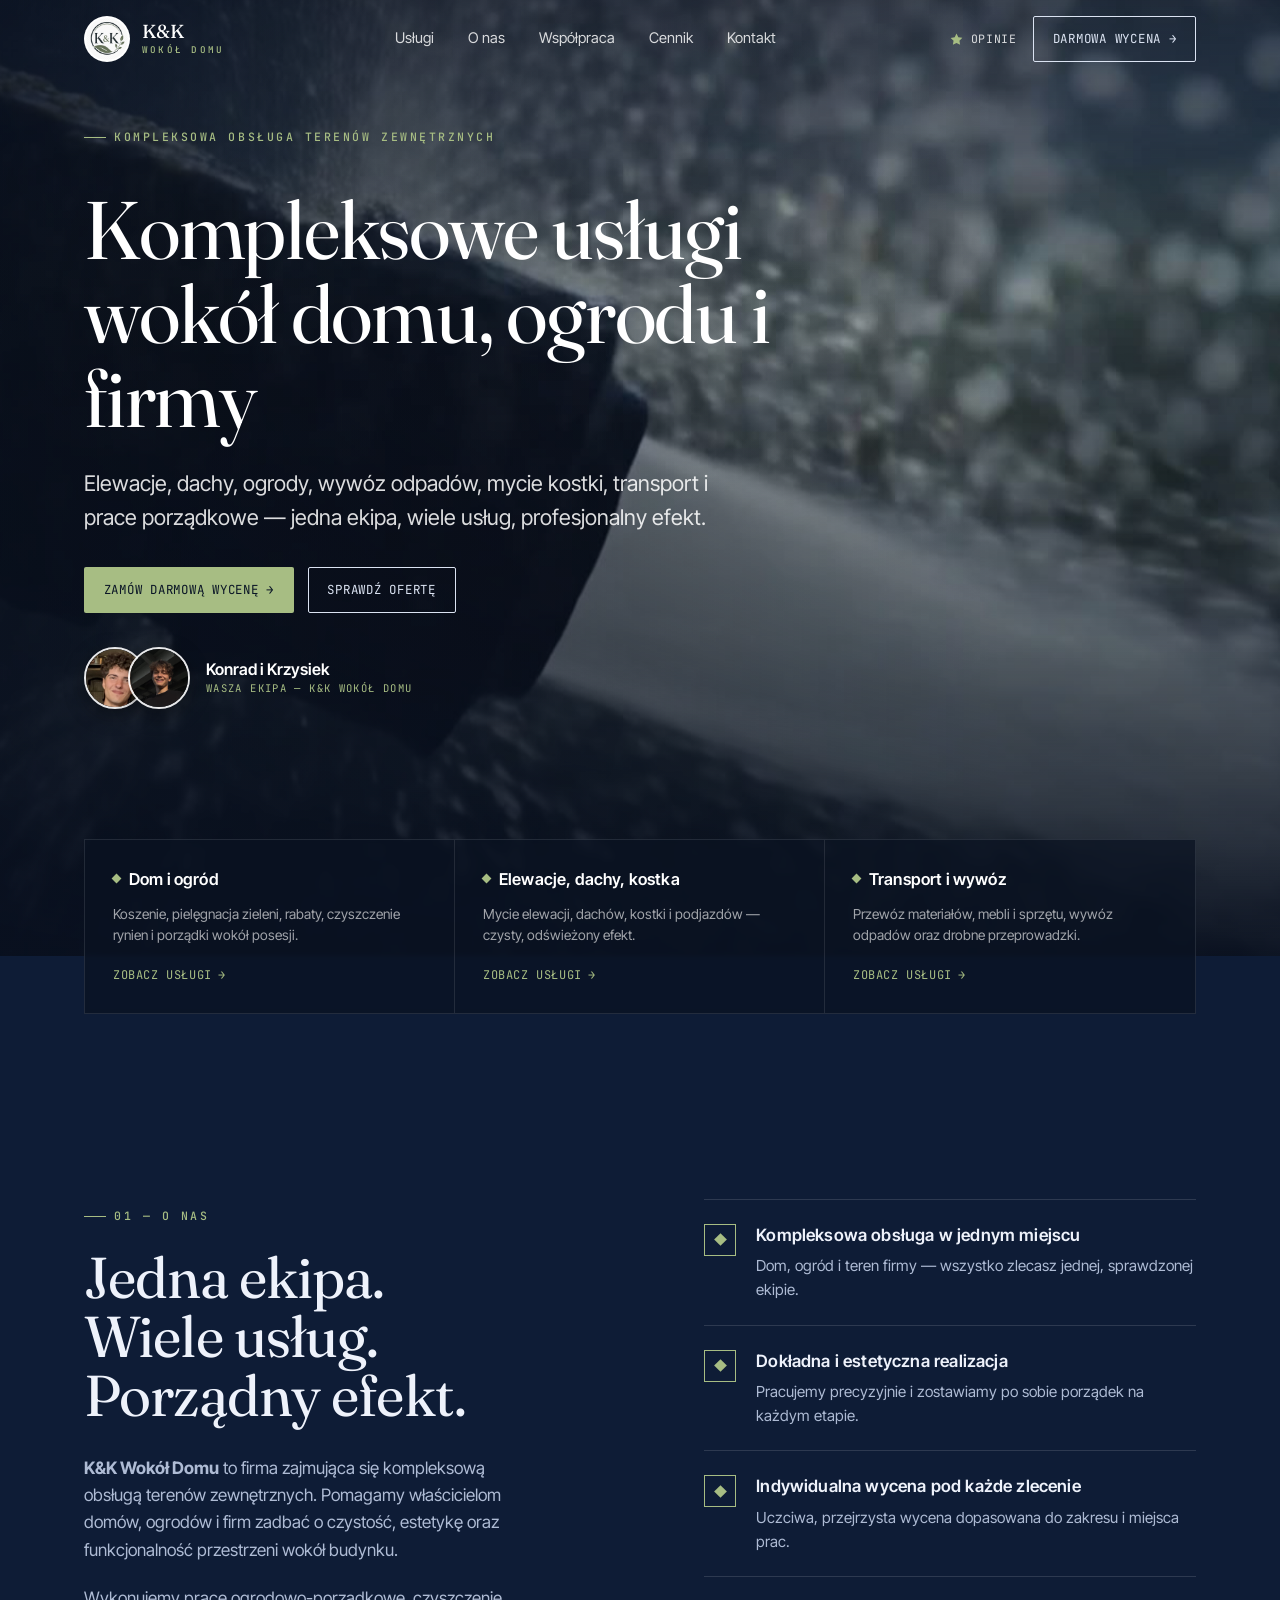
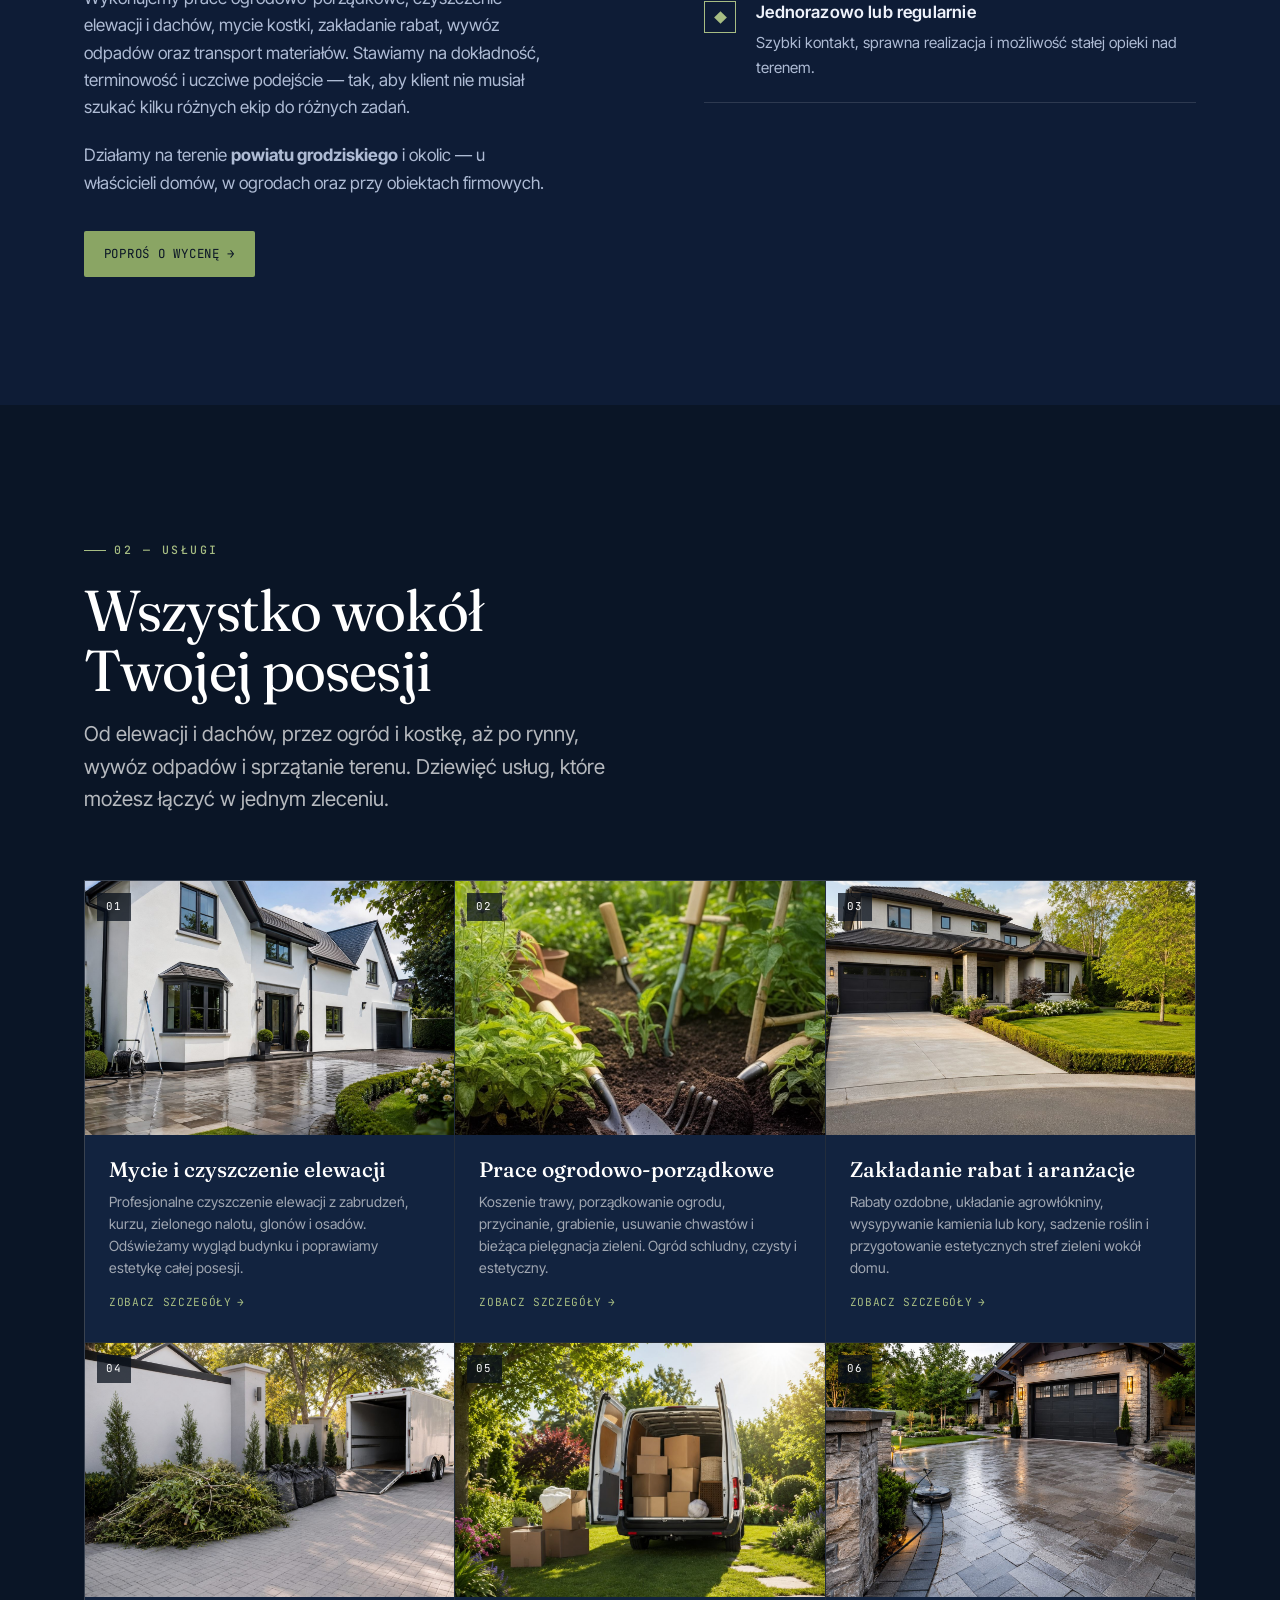
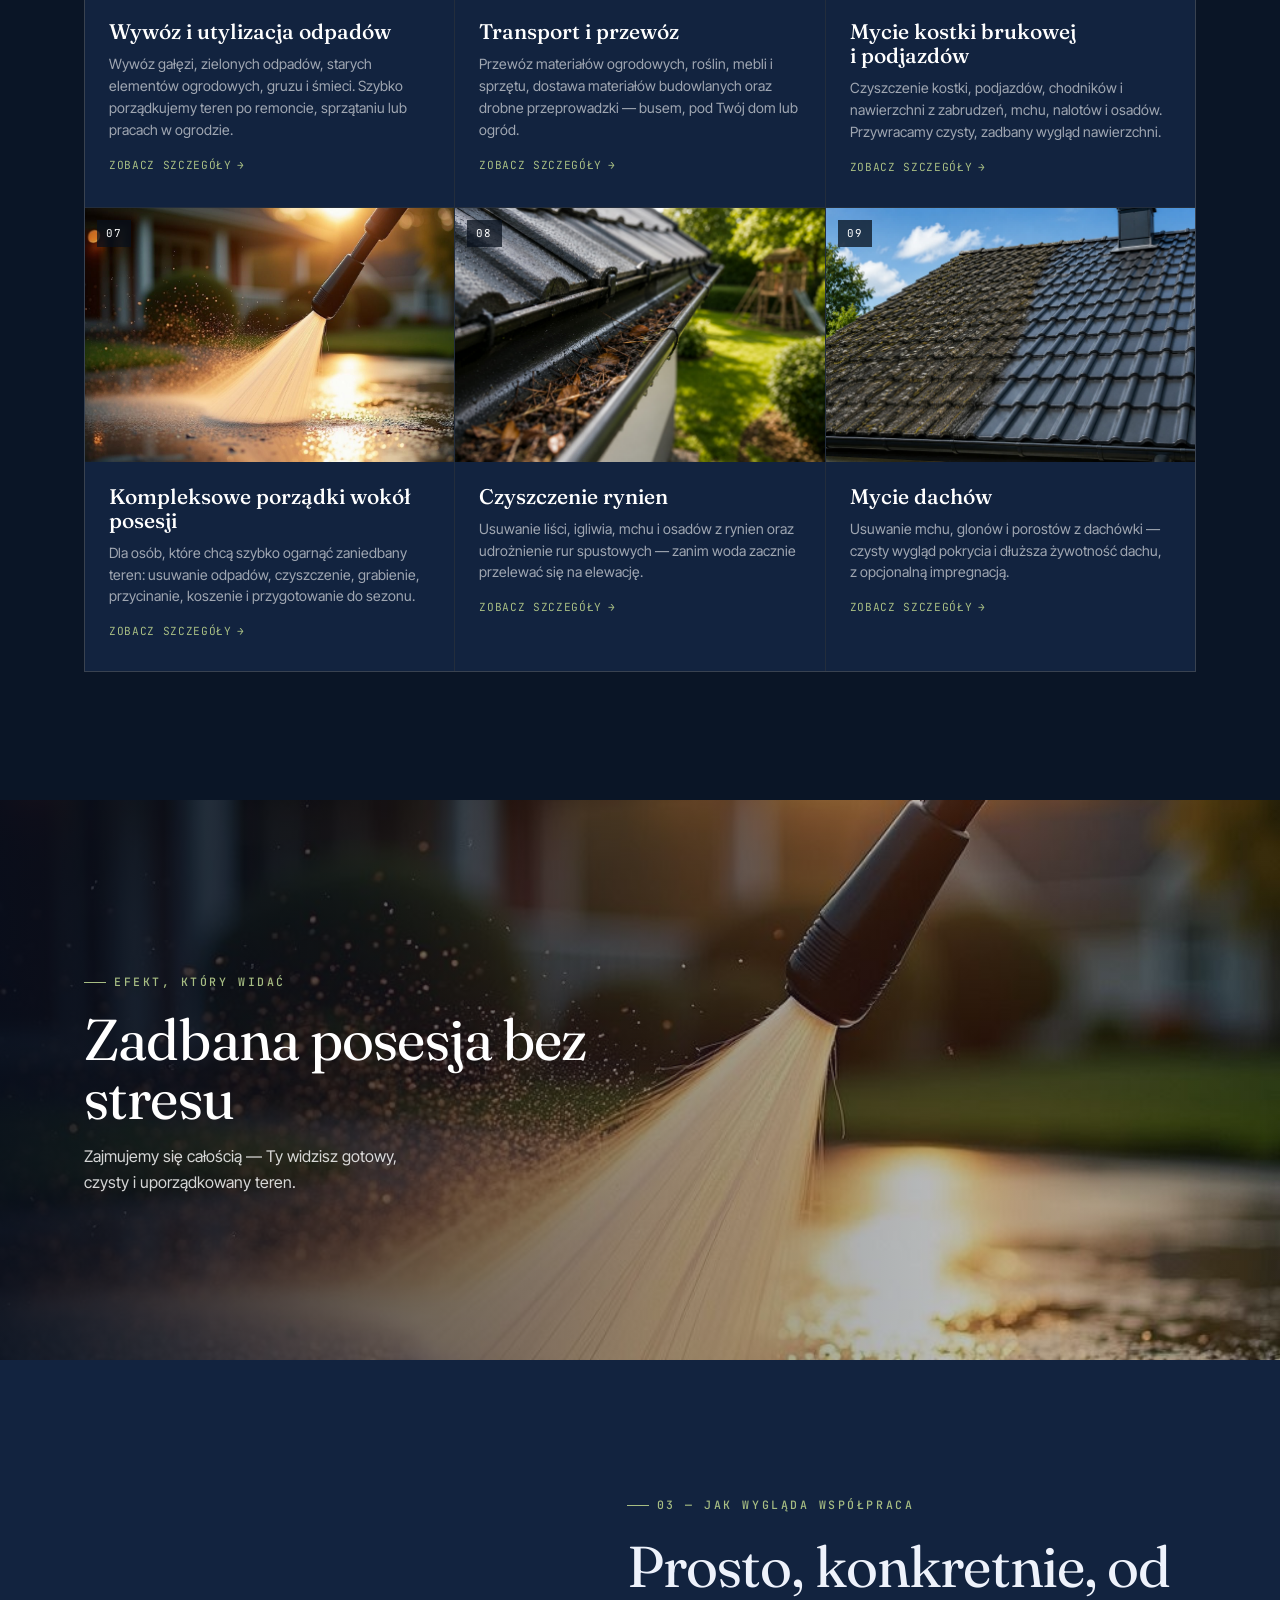
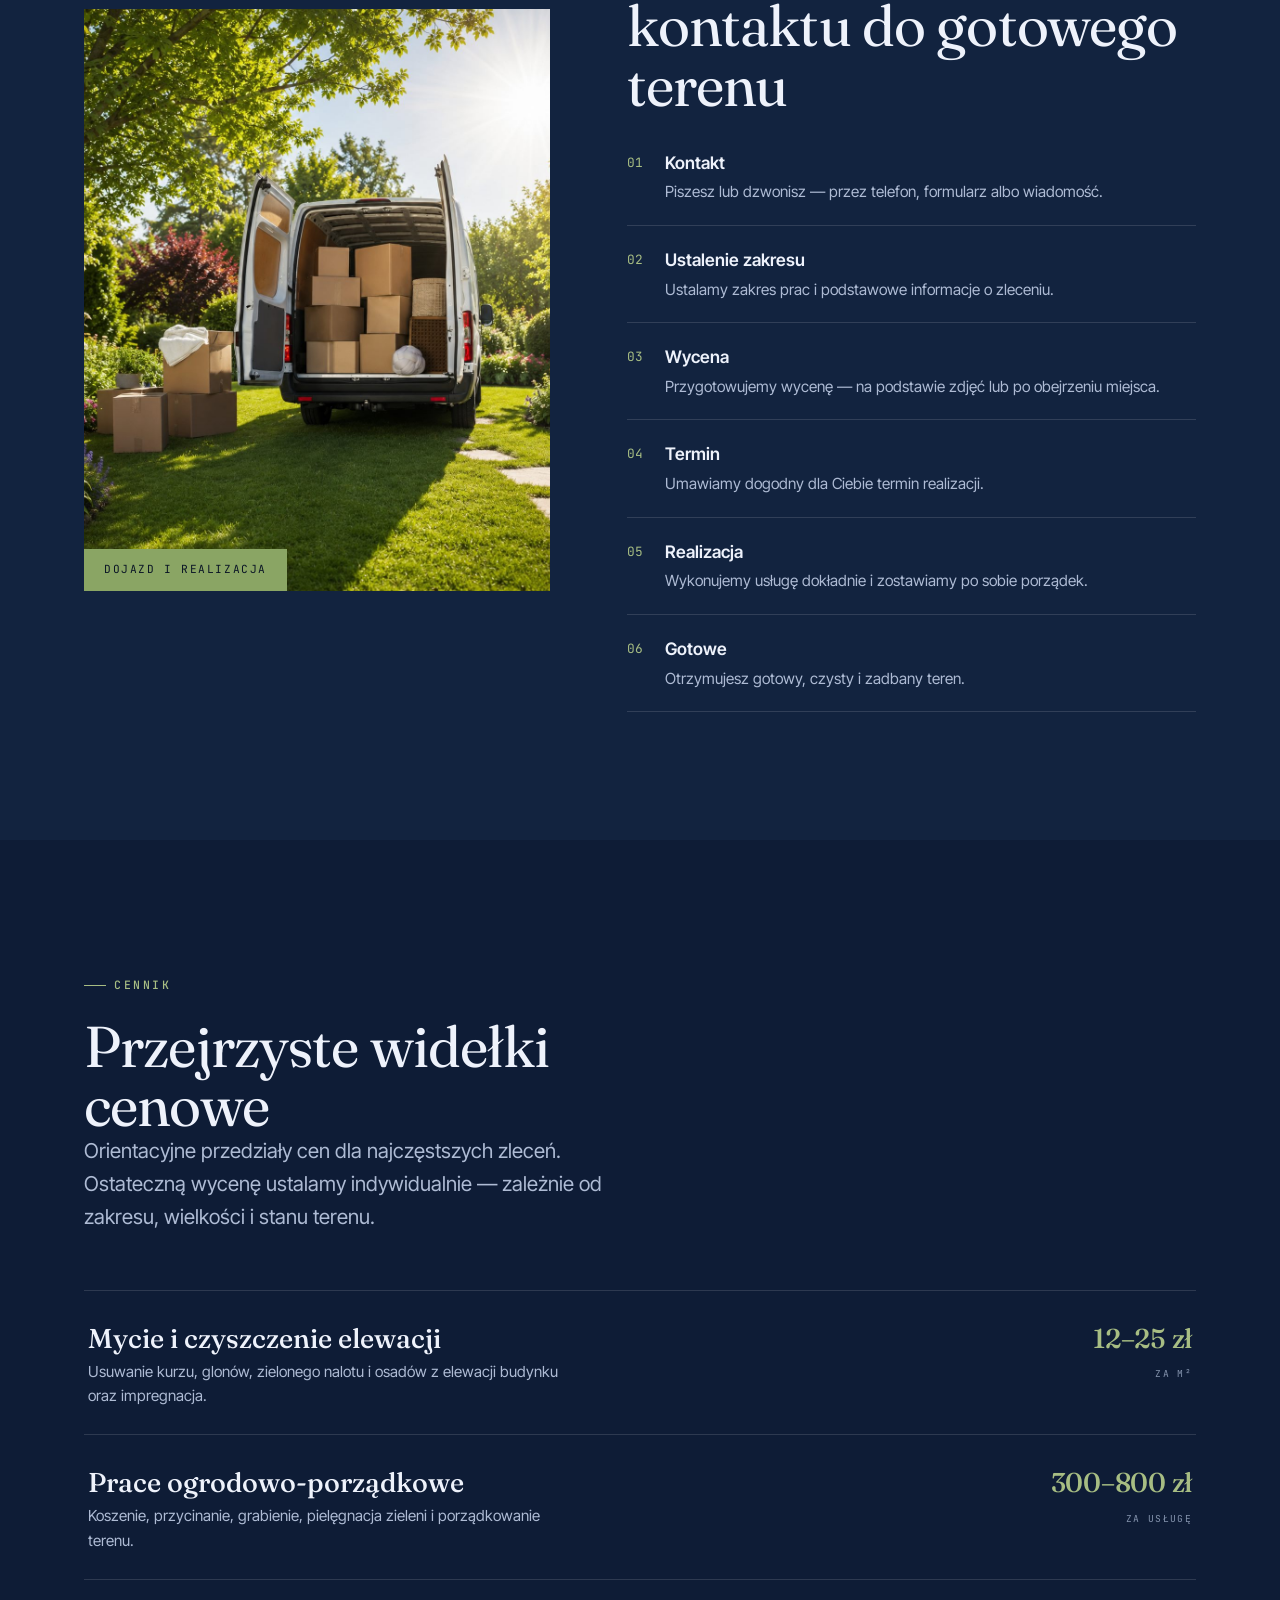
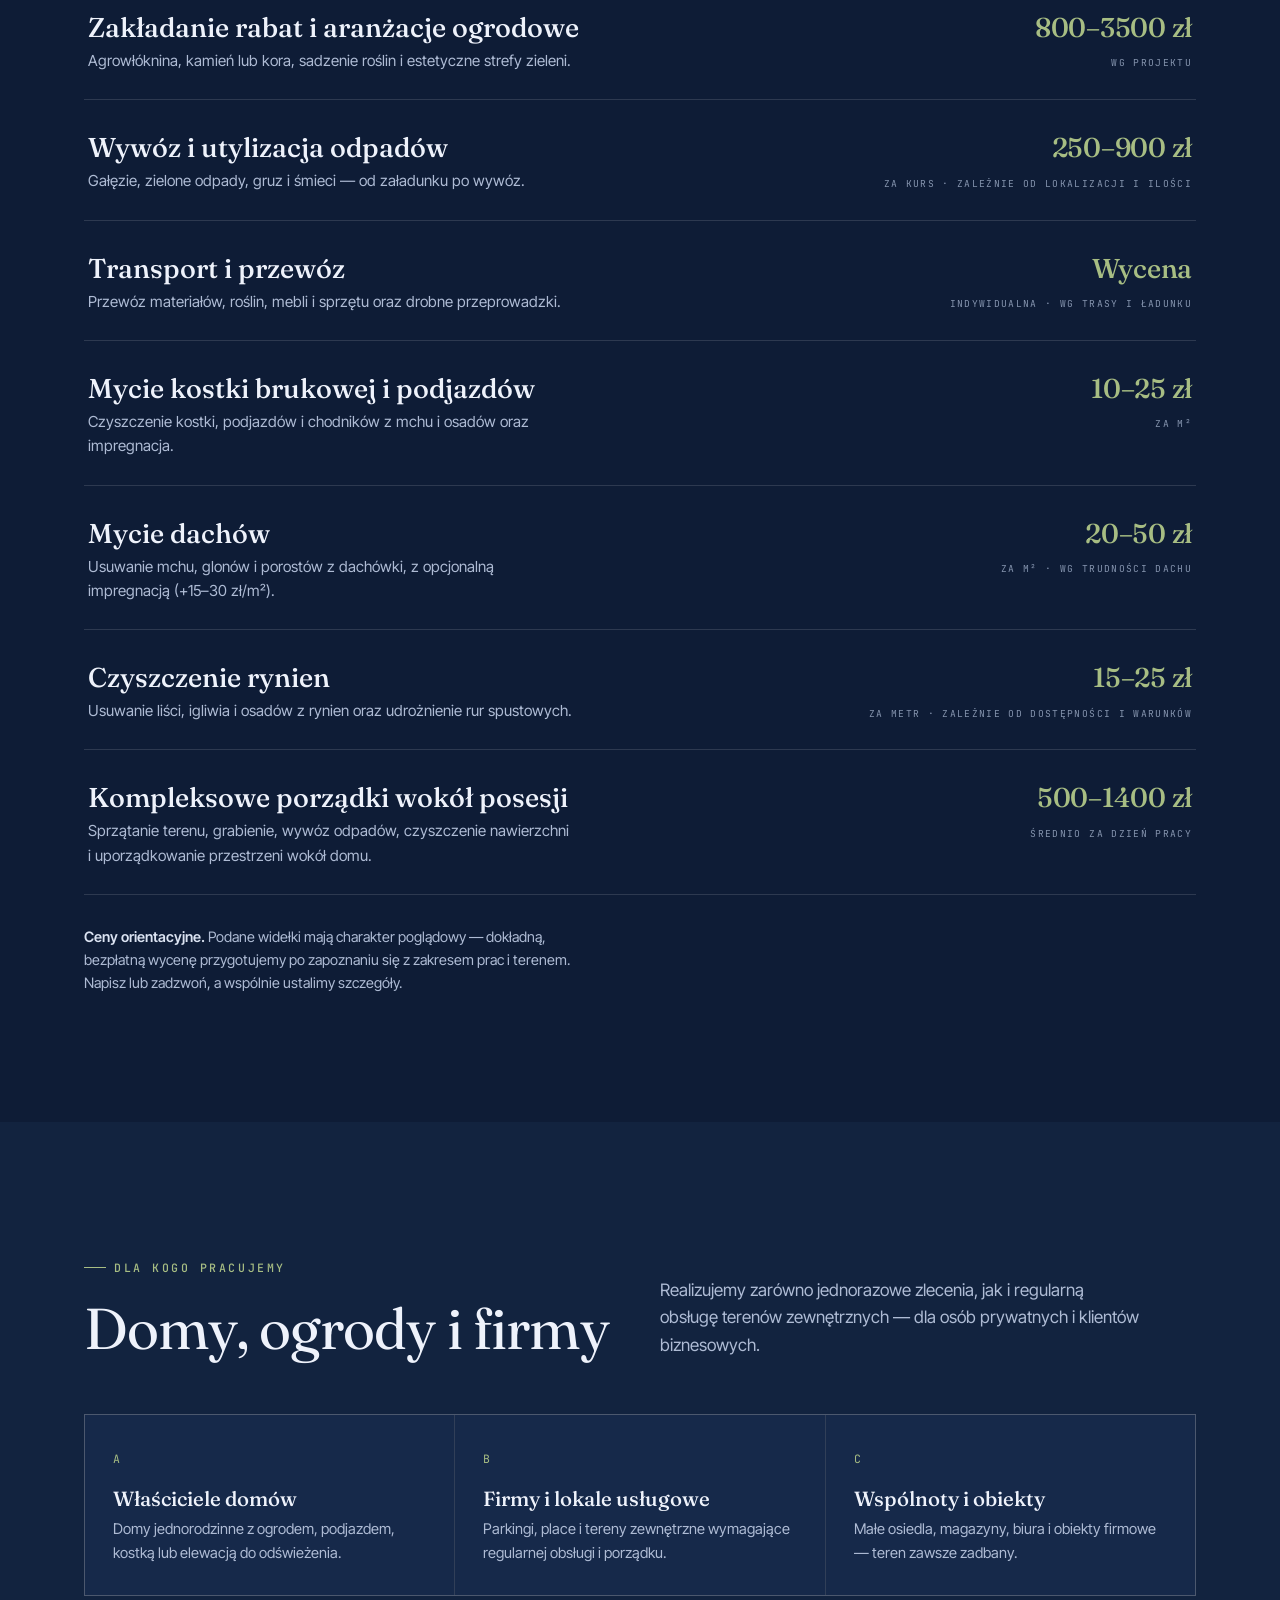
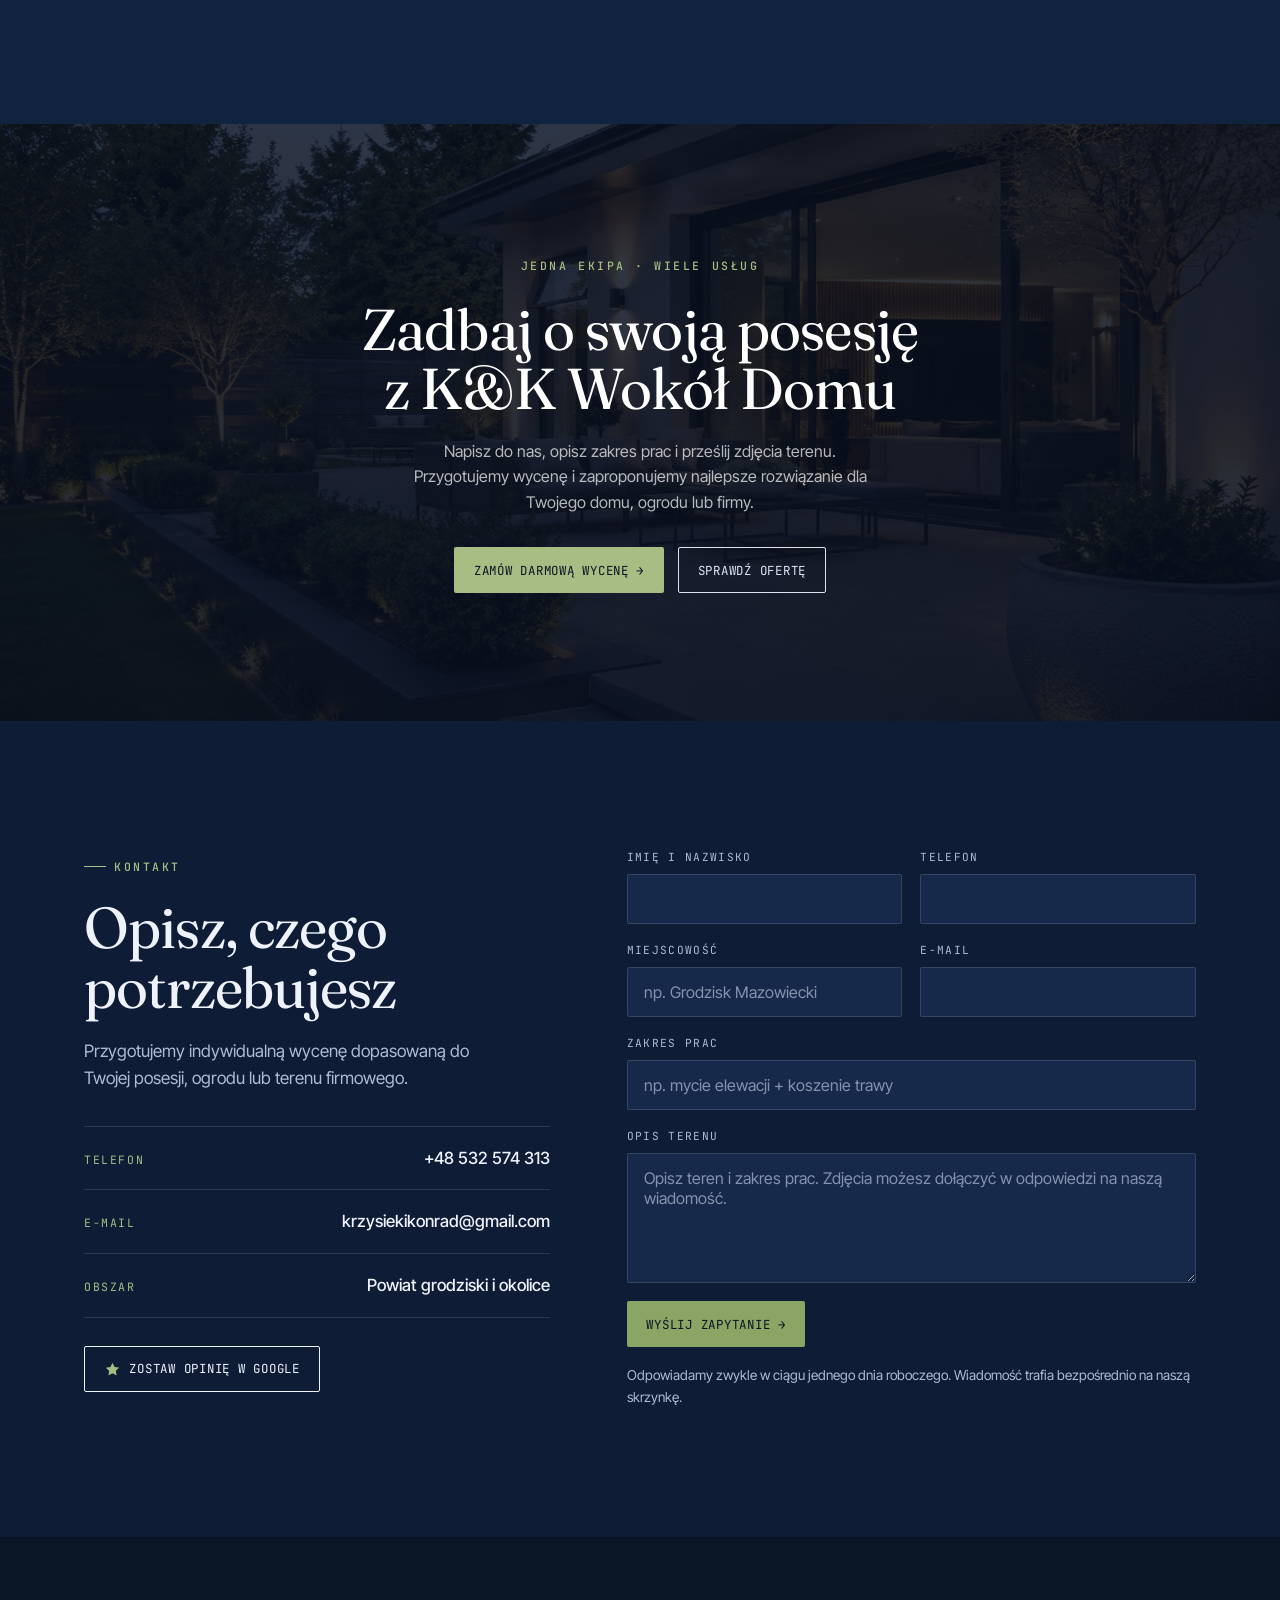
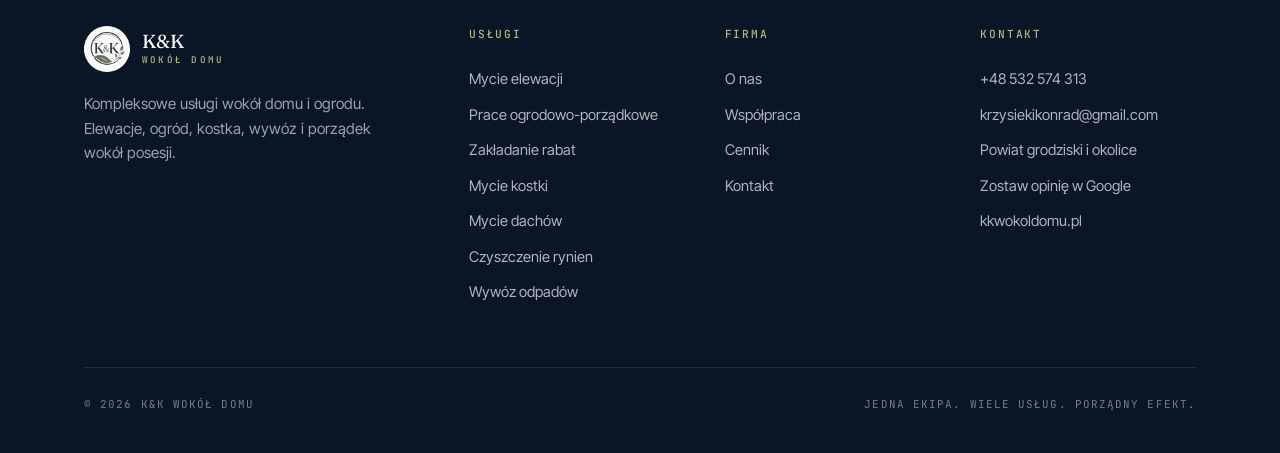
==== commit e1ce35d1: "Usunięcie sekcji "Usługi dla firm" i linków "Dla firm" - Skasowano sekcję #dla-firm (reklamowała usu" ====
--- a/index.html
+++ b/index.html
@@ -80,7 +80,6 @@
       <a href="#o-nas">O nas</a>
       <a href="#wspolpraca">Współpraca</a>
       <a href="#cennik">Cennik</a>
-      <a href="#dla-firm">Dla firm</a>
       <a href="#kontakt">Kontakt</a>
     </nav>
     <div class="header-actions">
@@ -98,7 +97,6 @@
   <a href="#o-nas">O nas</a>
   <a href="#wspolpraca">Współpraca</a>
   <a href="#cennik">Cennik</a>
-  <a href="#dla-firm">Dla firm</a>
   <a href="#kontakt">Kontakt</a>
   <a href="https://g.page/r/CXwYnqzqLuv0EBM/review" target="_blank" rel="noopener">Zostaw opinię w Google</a>
   <a href="#kontakt" class="btn btn-primary">Zamów darmową wycenę <span class="arw">→</span></a>
@@ -397,35 +395,8 @@
   </div>
 </section>
 
-<!-- ============ DLA FIRM ============ -->
-<section class="band-dark pad" id="dla-firm">
-  <div class="wrap">
-    <div class="biz-grid">
-      <div class="biz-copy reveal">
-        <span class="eyebrow on-dark">Usługi dla firm</span>
-        <h2 class="display" style="color:#fff;margin-top:22px;">Czysty teren robi pierwsze wrażenie</h2>
-        <p>Regularne lub jednorazowe sprzątanie parkingów, placów, chodników i terenów zewnętrznych przy firmach. Dbamy o estetykę otoczenia obiektów, bo czysty teren przed budynkiem wpływa na wrażenie klientów, pracowników i kontrahentów.</p>
-        <ul class="biz-list">
-          <li>Parkingi firmowe</li>
-          <li>Place przed lokalami</li>
-          <li>Tereny przy magazynach</li>
-          <li>Chodniki</li>
-          <li>Wejścia do budynków</li>
-          <li>Tereny zielone przy firmach</li>
-          <li>Przestrzenie wokół biur</li>
-          <li>Punkty usługowe</li>
-        </ul>
-        <a href="#kontakt" class="btn btn-outline on-dark" style="margin-top:34px;">Zapytaj o stałą obsługę <span class="arw">→</span></a>
-      </div>
-      <div class="biz-photo reveal">
-        <img src="assets/parking.jpg" alt="Zadbany parking i teren zewnętrzny przy nowoczesnym budynku firmowym">
-      </div>
-    </div>
-  </div>
-</section>
-
 <!-- ============ DLA KOGO ============ -->
-<section class="band-cream pad">
+<section class="band-cream-2 pad">
   <div class="wrap">
     <div class="aud-head reveal">
       <div>
@@ -543,7 +514,6 @@
         <a href="#o-nas">O nas</a>
         <a href="#wspolpraca">Współpraca</a>
         <a href="#cennik">Cennik</a>
-        <a href="#dla-firm">Usługi dla firm</a>
         <a href="#kontakt">Kontakt</a>
       </div>
       <div class="footer-col">
